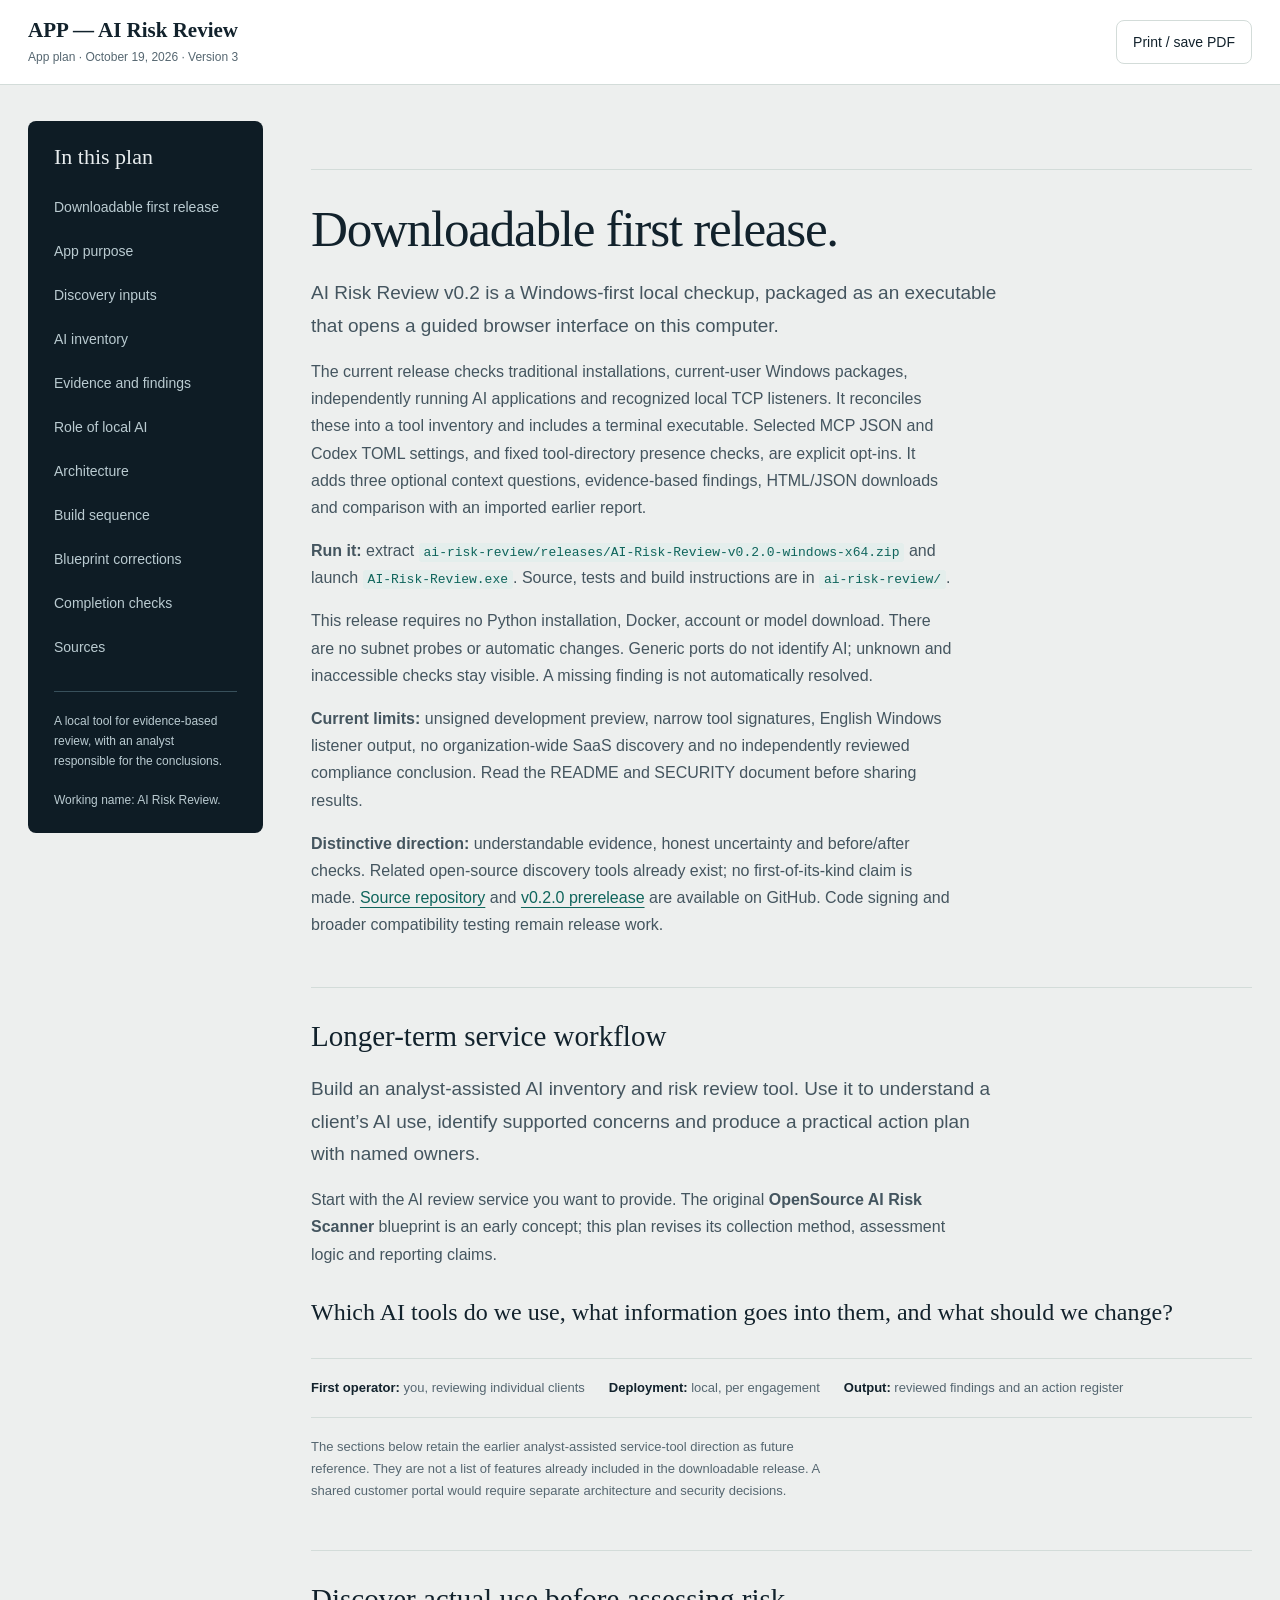
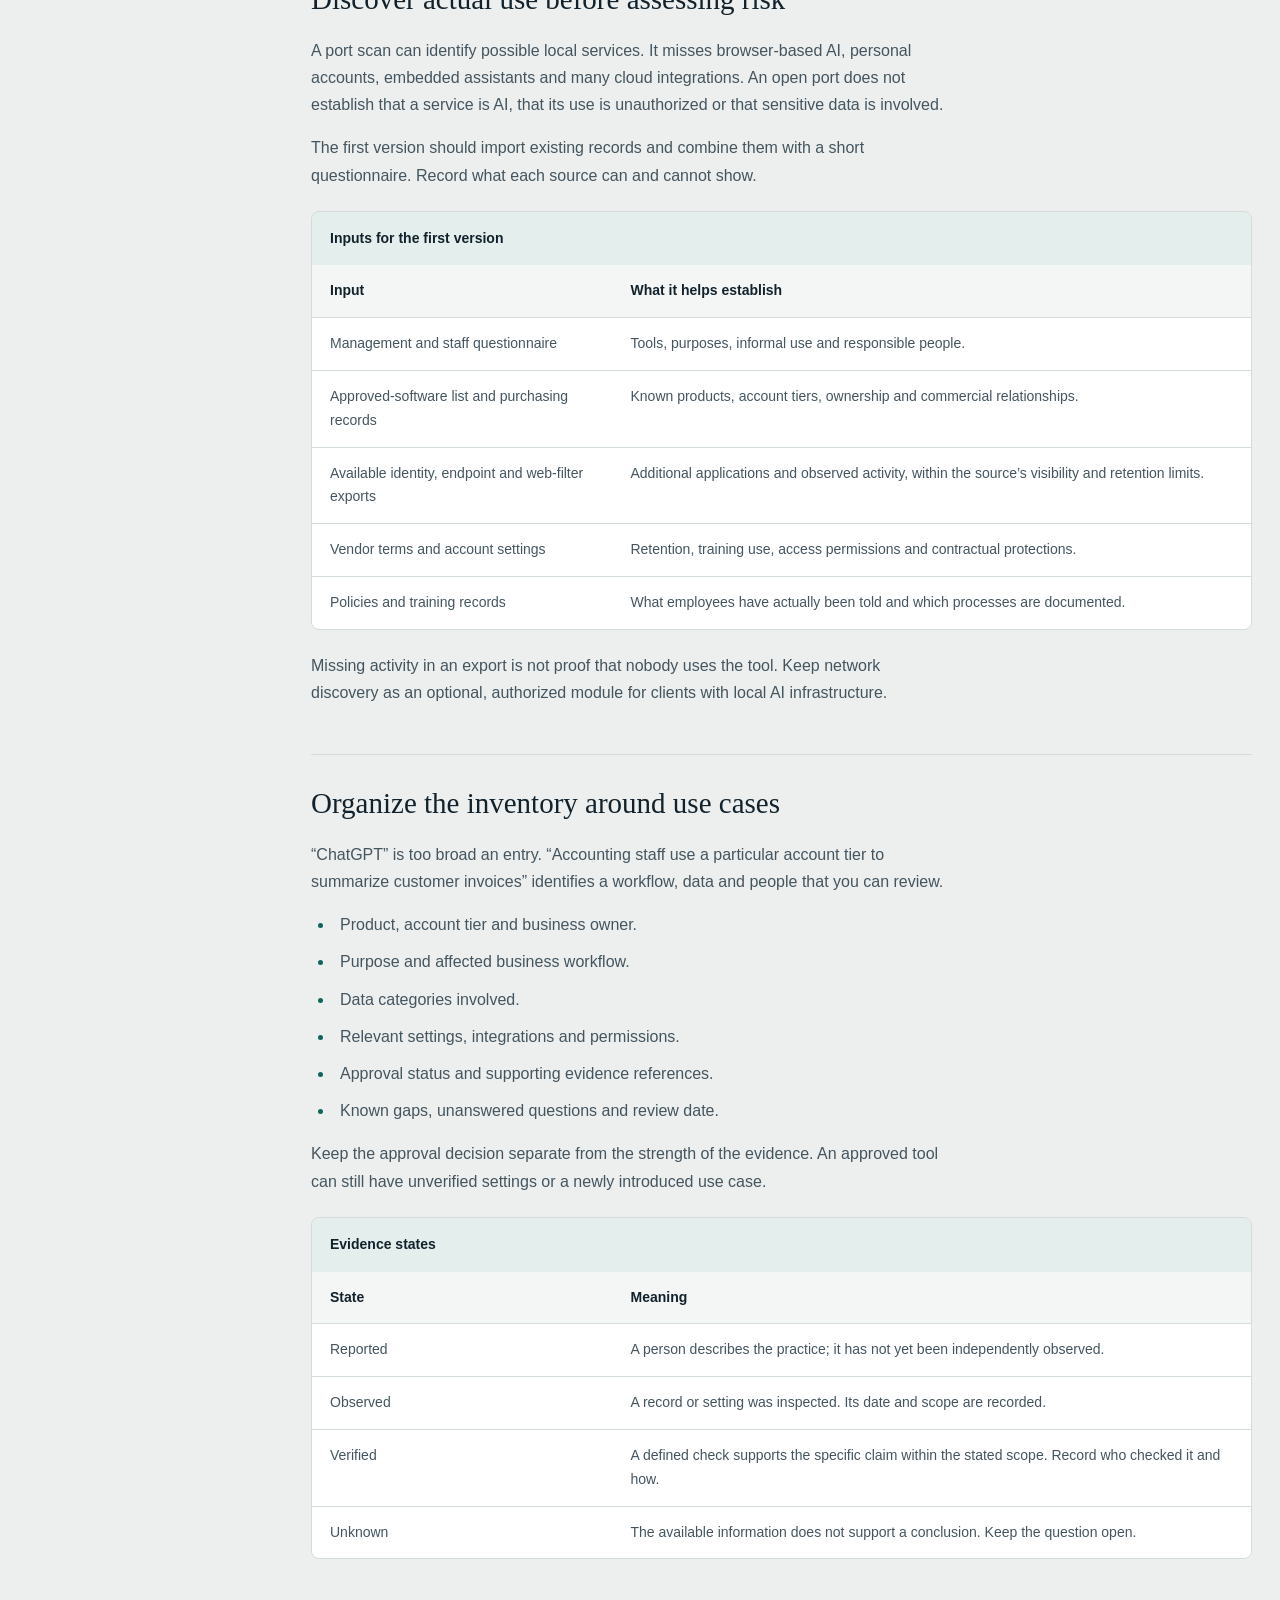
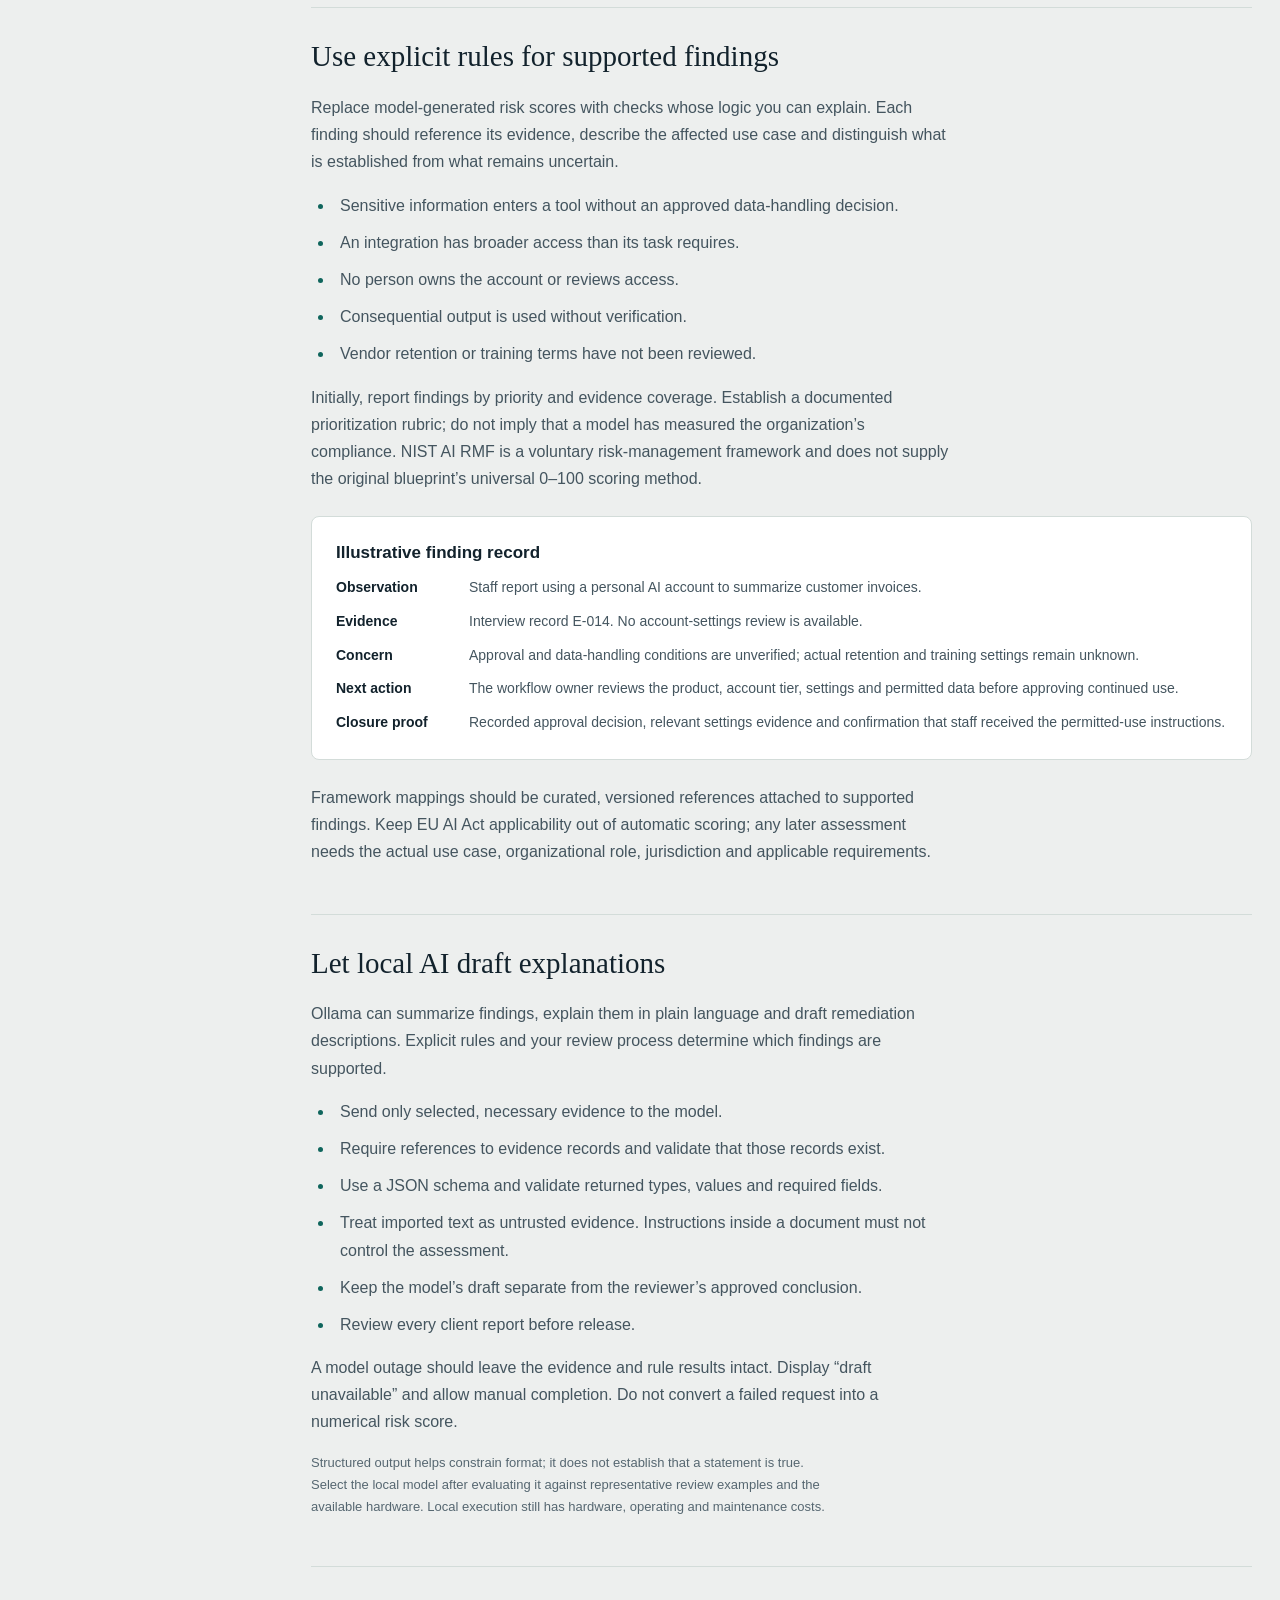
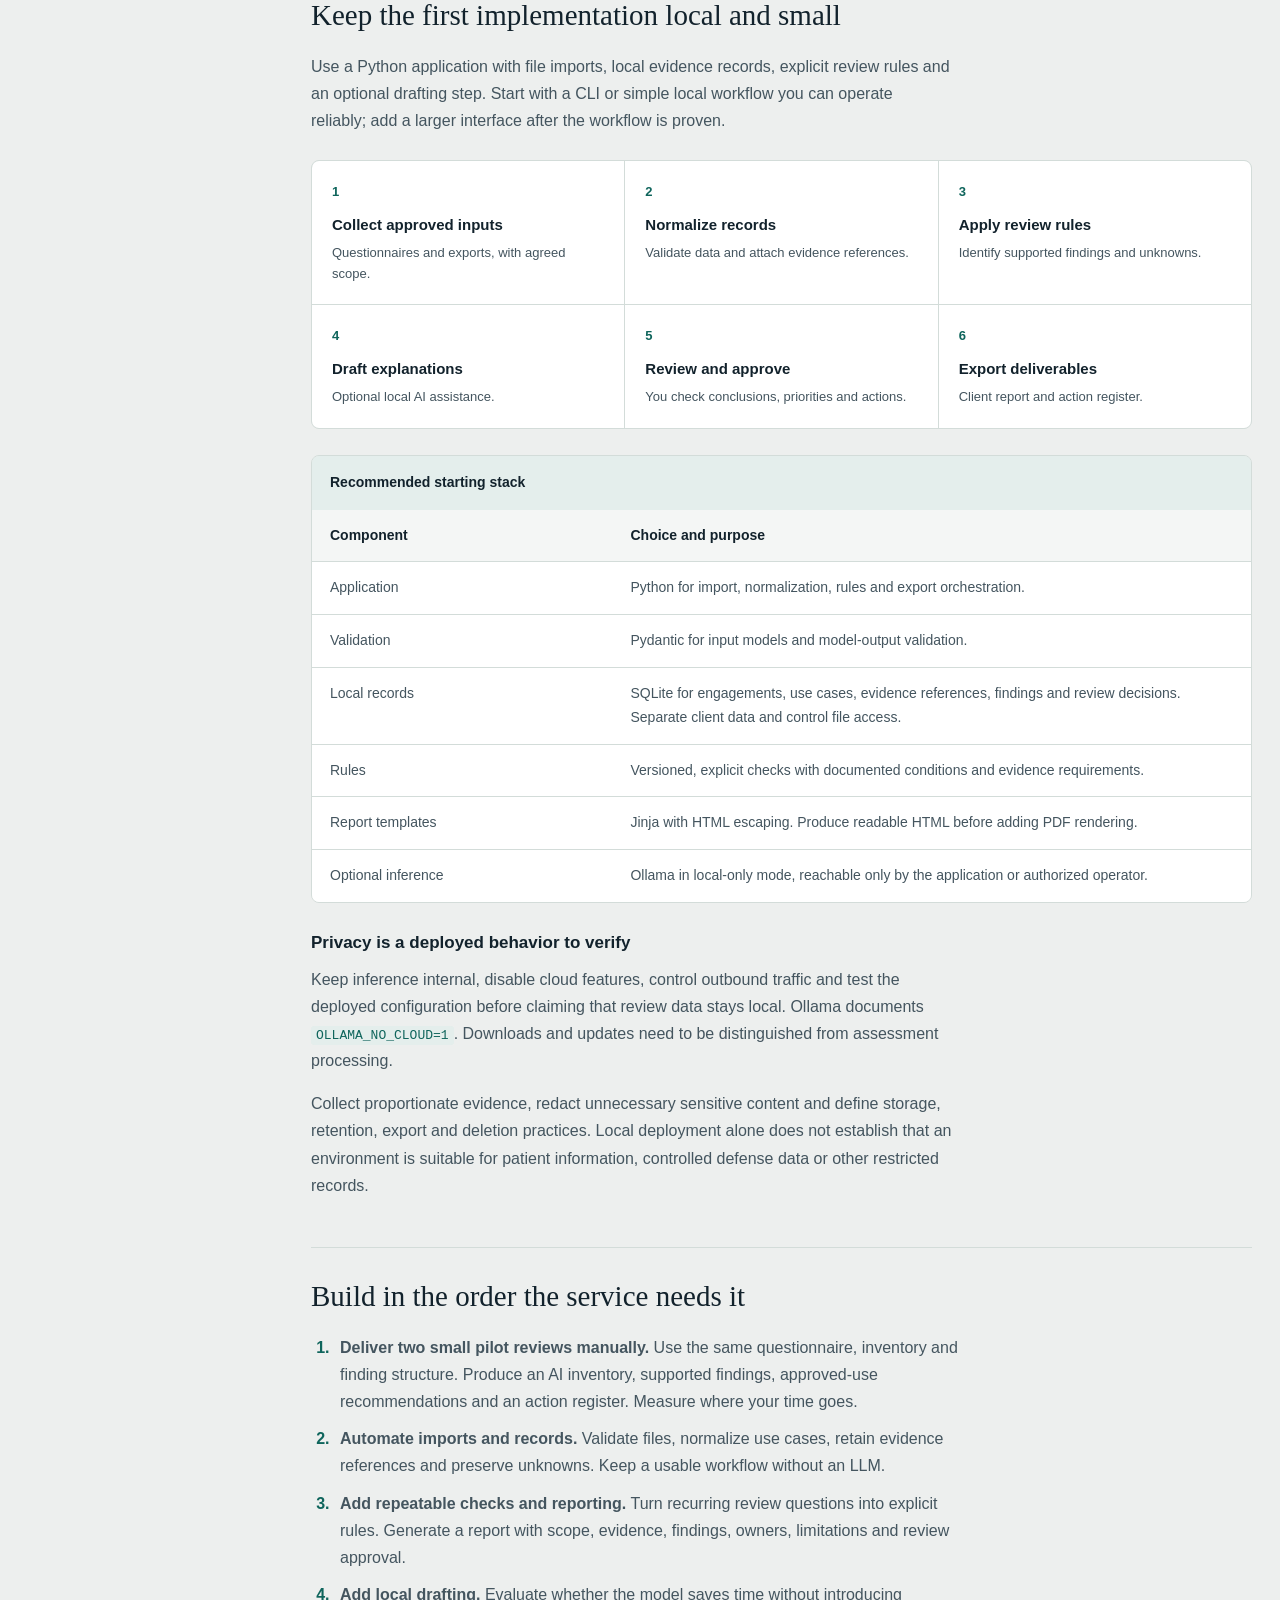
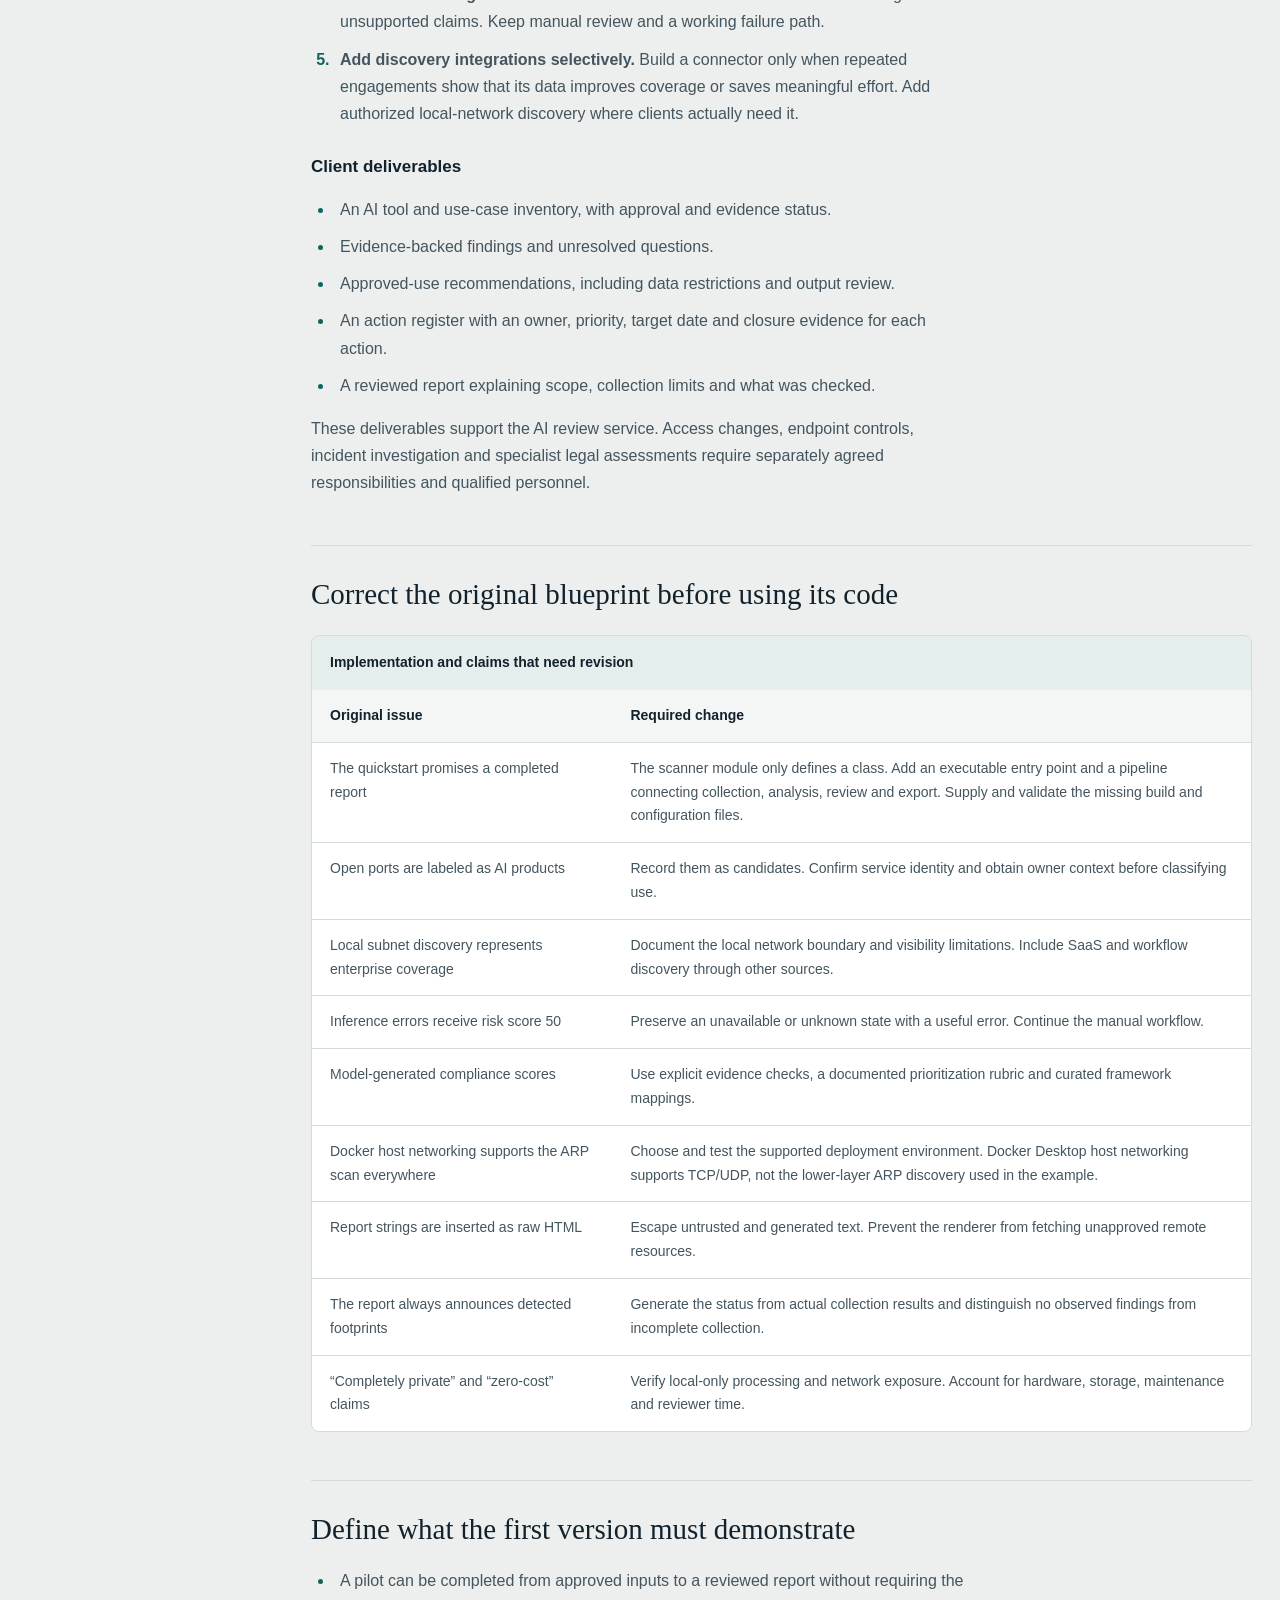
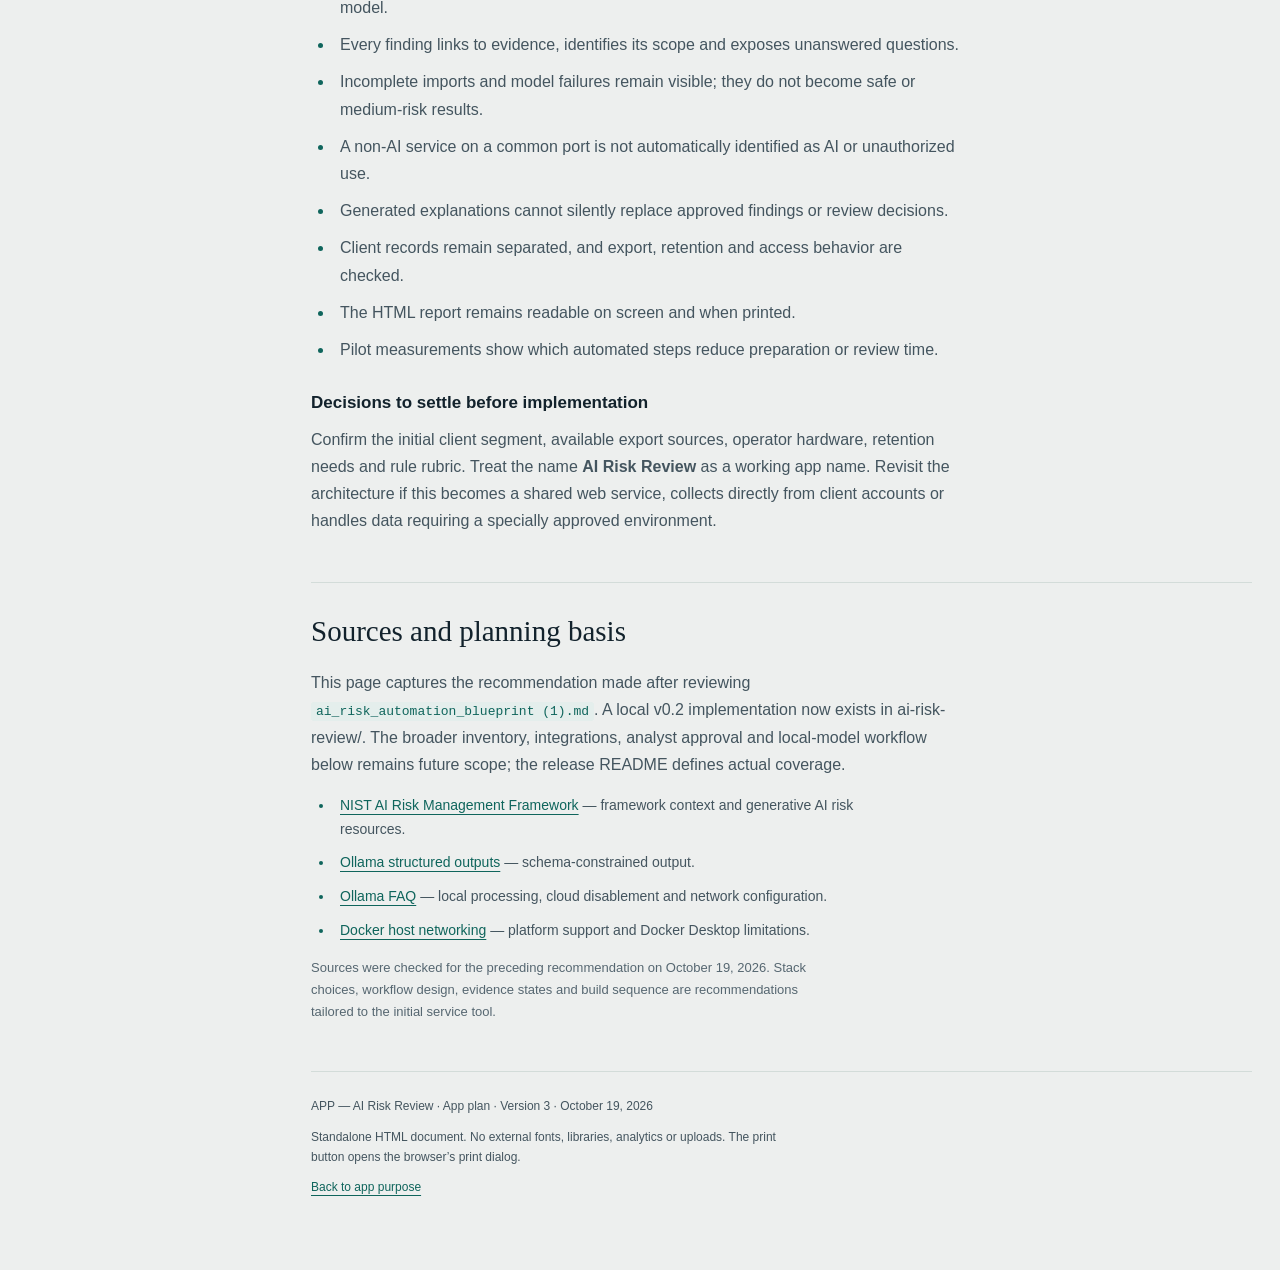
==== docs/app-plan.html @ ec955193 "Release AI Risk Review v0.2 development preview" ====
<!doctype html>
<html lang="en">
<head>
<meta charset="utf-8">
<meta name="viewport" content="width=device-width, initial-scale=1">
<title>APP — AI Risk Review — App Plan</title>
<meta name="description" content="Implementation plan for an analyst-assisted AI inventory and risk review application, with evidence-based findings and optional local AI drafting.">
<style>
:root{--bg:#edefee;--paper:#fff;--ink:#12222c;--soft:#44555f;--muted:#566771;--line:#d3dcd9;--accent:#0f655c;--tint:#e4eeec;--nav:#0e1c25;--nav-ink:#e8edef;--nav-soft:#bacbd1;--serif:Georgia,'Times New Roman',serif;--sans:'Segoe UI',Arial,sans-serif;color-scheme:light}
*{box-sizing:border-box}html{scroll-behavior:smooth;scroll-padding-top:100px}body{margin:0;background:var(--bg);color:var(--ink);font:16px/1.7 var(--sans)}a{color:var(--accent);text-underline-offset:4px}a:focus-visible,button:focus-visible{outline:3px solid var(--accent);outline-offset:4px}::selection{background:var(--accent);color:var(--paper)}.skip{position:fixed;top:-100px;left:20px;z-index:30;background:var(--paper);padding:12px}.skip:focus{top:12px}.top{position:sticky;top:0;z-index:10;background:var(--paper);border-bottom:1px solid var(--line)}.top-inner{max-width:1280px;margin:auto;padding:16px 28px;display:flex;justify-content:space-between;align-items:center;gap:20px}.identity{font:600 21px/1.35 var(--serif);color:var(--ink);text-decoration:none}.identity small{display:block;color:var(--muted);font:12px/1.6 var(--sans);margin-top:4px}.print{min-height:44px;border:1px solid var(--line);border-radius:8px;background:var(--paper);color:var(--ink);font:14px var(--sans);padding:10px 16px;cursor:pointer}.print:hover{background:var(--tint)}.layout{max-width:1280px;margin:auto;padding:36px 28px 72px;display:grid;grid-template-columns:235px minmax(0,1fr);gap:48px}.side{position:sticky;top:116px;align-self:start;background:var(--nav);border-radius:8px;color:var(--nav-ink);padding:22px 16px}.side h2{font:500 22px/1.3 var(--serif);margin:0 10px 16px}.side a{display:block;min-height:44px;color:var(--nav-soft);text-decoration:none;padding:9px 10px;font-size:14px;border-radius:5px}.side a:hover{background:#20343d;color:var(--nav-ink)}.side a:focus-visible{outline-color:#8cdece}.side p{color:var(--nav-soft);font-size:12px;line-height:1.65;margin:20px 10px 0;padding-top:20px;border-top:1px solid #38505b}main{min-width:0}h1{font:500 clamp(36px,4vw,52px)/1.13 var(--serif);letter-spacing:-.025em;max-width:24ch;margin:0 0 20px;text-wrap:balance}h2{font:500 29px/1.3 var(--serif);margin:0 0 18px;text-wrap:balance}h3{font-size:17px;line-height:1.45;margin:28px 0 10px}p{color:var(--soft);max-width:72ch;margin:0 0 16px}.lead{font-size:19px;line-height:1.7;max-width:65ch}.meta{display:flex;flex-wrap:wrap;gap:8px 24px;padding:18px 0;margin-top:28px;border-block:1px solid var(--line);font-size:13px;color:var(--muted)}.meta strong{color:var(--ink)}.question{font:500 24px/1.5 var(--serif);color:var(--ink);margin:26px 0}.section{margin-top:48px;padding-top:30px;border-top:1px solid var(--line)}ul,ol{padding-left:23px;color:var(--soft);max-width:74ch}li{padding-left:6px;margin:10px 0}li::marker{color:var(--accent);font-weight:600}.small{font-size:13px;color:var(--muted)}.table-wrap{overflow-x:auto;margin:22px 0;border:1px solid var(--line);border-radius:8px}table{border-collapse:collapse;width:100%;background:var(--paper);font-size:14px}caption{text-align:left;padding:15px 18px;font-weight:600;color:var(--ink);background:var(--tint)}th,td{text-align:left;vertical-align:top;padding:14px 18px;border-bottom:1px solid var(--line)}th{color:var(--ink);background:#f4f6f5;font-weight:600}td{color:var(--soft)}tr:last-child td{border-bottom:0}th:first-child,td:first-child{width:32%}.flow{list-style:none;padding:0;margin:26px 0;max-width:none;display:grid;grid-template-columns:repeat(3,minmax(0,1fr));gap:1px;background:var(--line);border:1px solid var(--line);border-radius:8px;overflow:hidden;counter-reset:flow}.flow li{background:var(--paper);margin:0;padding:20px;counter-increment:flow}.flow li::before{content:counter(flow);display:block;color:var(--accent);font-size:13px;font-weight:600;margin-bottom:9px}.flow strong{display:block;color:var(--ink);font-size:15px}.flow span{display:block;font-size:13px;line-height:1.6;margin-top:5px}.example{background:var(--paper);border:1px solid var(--line);border-radius:8px;padding:24px;margin:24px 0}.example h3{margin-top:0}.example dl{margin:0;display:grid;grid-template-columns:115px 1fr;gap:10px 18px;font-size:14px}.example dt{font-weight:600;color:var(--ink)}.example dd{margin:0;color:var(--soft)}code{font:13px/1.6 Consolas,monospace;background:var(--tint);color:var(--accent);padding:2px 5px;border-radius:3px;overflow-wrap:anywhere}.sources{font-size:14px}.sources a{overflow-wrap:anywhere}.footer{margin-top:48px;padding-top:24px;border-top:1px solid var(--line);font-size:12px;color:var(--muted)}.footer p{font-size:12px;margin-bottom:10px}
@media(max-width:900px){.layout{grid-template-columns:190px minmax(0,1fr);gap:28px}.flow{grid-template-columns:1fr 1fr}}
@media(max-width:650px){html{scroll-padding-top:20px}.top{position:static}.top-inner{padding:18px 20px;align-items:flex-start;gap:12px}.identity{font-size:19px}.print{font-size:12px;padding:8px 10px;max-width:100px}.layout{display:block;padding:0 20px 48px}.side{position:static;margin:22px -20px 30px;padding:18px 20px;border-radius:0}.side h2{font-size:18px;margin:0 0 12px}.side nav{display:flex;gap:6px 10px;flex-wrap:wrap}.side a{font-size:12px;min-height:44px;border:1px solid #38505b}.side p{display:none}h1{font-size:37px}h2{font-size:27px}.lead{font-size:18px}.section{margin-top:36px;padding-top:26px}.flow{grid-template-columns:1fr 1fr}.flow li{padding:16px}.example{padding:18px}.example dl{grid-template-columns:1fr;gap:4px}.example dd{margin-bottom:12px}th,td{padding:12px}th:first-child,td:first-child{width:38%}.table-wrap{border-radius:5px}table{font-size:13px}}
@media(prefers-reduced-motion:reduce){html{scroll-behavior:auto}}
@media print{body{background:white;color:black;font:11pt/1.5 Arial,sans-serif}.top{position:static}.top-inner{padding:0 0 14px}.print,.side,.skip{display:none!important}.layout{display:block;padding:24px 0}.section{margin-top:24px;padding-top:20px}h1{font-size:30pt}h2{font-size:21pt}h1,h2,h3{break-after:avoid}.flow li,.example,tr{break-inside:avoid}.table-wrap{overflow:visible}.flow{grid-template-columns:repeat(3,1fr)}p,li,td{color:black}a{color:black}.lead{font-size:13pt}.footer{font-size:9pt}}
</style>
</head>
<body>
<a class="skip" href="#main">Skip to app plan</a>
<header class="top"><div class="top-inner"><a class="identity" href="#overview">APP — AI Risk Review<small>App plan · October 19, 2026 · Version 3</small></a><button class="print" type="button" onclick="window.print()">Print / save PDF</button></div></header>
<div class="layout">
<aside class="side"><h2>In this plan</h2><nav aria-label="Plan sections"><a href="#downloadable">Downloadable first release</a><a href="#overview">App purpose</a><a href="#discovery">Discovery inputs</a><a href="#inventory">AI inventory</a><a href="#findings">Evidence and findings</a><a href="#model">Role of local AI</a><a href="#architecture">Architecture</a><a href="#delivery">Build sequence</a><a href="#corrections">Blueprint corrections</a><a href="#success">Completion checks</a><a href="#sources">Sources</a></nav><p>A local tool for evidence-based review, with an analyst responsible for the conclusions.<br><br>Working name: AI Risk Review.</p></aside>
<main id="main">
<section id="downloadable" class="section"><h1>Downloadable first release.</h1><p class="lead">AI Risk Review v0.2 is a Windows-first local checkup, packaged as an executable that opens a guided browser interface on this computer.</p><p>The current release checks traditional installations, current-user Windows packages, independently running AI applications and recognized local TCP listeners. It reconciles these into a tool inventory and includes a terminal executable. Selected MCP JSON and Codex TOML settings, and fixed tool-directory presence checks, are explicit opt-ins. It adds three optional context questions, evidence-based findings, HTML/JSON downloads and comparison with an imported earlier report.</p><p><strong>Run it:</strong> extract <code>ai-risk-review/releases/AI-Risk-Review-v0.2.0-windows-x64.zip</code> and launch <code>AI-Risk-Review.exe</code>. Source, tests and build instructions are in <code>ai-risk-review/</code>.</p><p>This release requires no Python installation, Docker, account or model download. There are no subnet probes or automatic changes. Generic ports do not identify AI; unknown and inaccessible checks stay visible. A missing finding is not automatically resolved.</p><p><strong>Current limits:</strong> unsigned development preview, narrow tool signatures, English Windows listener output, no organization-wide SaaS discovery and no independently reviewed compliance conclusion. Read the README and SECURITY document before sharing results.</p><p><strong>Distinctive direction:</strong> understandable evidence, honest uncertainty and before/after checks. Related open-source discovery tools already exist; no first-of-its-kind claim is made. <a href="https://github.com/Sebastians007/ai-risk-review">Source repository</a> and <a href="https://github.com/Sebastians007/ai-risk-review/releases/tag/v0.2.0">v0.2.0 prerelease</a> are available on GitHub. Code signing and broader compatibility testing remain release work.</p></section><section id="overview" class="section"><h2>Longer-term service workflow</h2><p class="lead">Build an analyst-assisted AI inventory and risk review tool. Use it to understand a client’s AI use, identify supported concerns and produce a practical action plan with named owners.</p><p>Start with the AI review service you want to provide. The original <strong>OpenSource AI Risk Scanner</strong> blueprint is an early concept; this plan revises its collection method, assessment logic and reporting claims.</p><p class="question">Which AI tools do we use, what information goes into them, and what should we change?</p><div class="meta"><span><strong>First operator:</strong> you, reviewing individual clients</span><span><strong>Deployment:</strong> local, per engagement</span><span><strong>Output:</strong> reviewed findings and an action register</span></div><p class="small" style="margin-top:18px">The sections below retain the earlier analyst-assisted service-tool direction as future reference. They are not a list of features already included in the downloadable release. A shared customer portal would require separate architecture and security decisions.</p></section>

<section class="section" id="discovery"><h2>Discover actual use before assessing risk</h2><p>A port scan can identify possible local services. It misses browser-based AI, personal accounts, embedded assistants and many cloud integrations. An open port does not establish that a service is AI, that its use is unauthorized or that sensitive data is involved.</p><p>The first version should import existing records and combine them with a short questionnaire. Record what each source can and cannot show.</p><div class="table-wrap"><table><caption>Inputs for the first version</caption><thead><tr><th scope="col">Input</th><th scope="col">What it helps establish</th></tr></thead><tbody><tr><td>Management and staff questionnaire</td><td>Tools, purposes, informal use and responsible people.</td></tr><tr><td>Approved-software list and purchasing records</td><td>Known products, account tiers, ownership and commercial relationships.</td></tr><tr><td>Available identity, endpoint and web-filter exports</td><td>Additional applications and observed activity, within the source’s visibility and retention limits.</td></tr><tr><td>Vendor terms and account settings</td><td>Retention, training use, access permissions and contractual protections.</td></tr><tr><td>Policies and training records</td><td>What employees have actually been told and which processes are documented.</td></tr></tbody></table></div><p>Missing activity in an export is not proof that nobody uses the tool. Keep network discovery as an optional, authorized module for clients with local AI infrastructure.</p></section>

<section class="section" id="inventory"><h2>Organize the inventory around use cases</h2><p>“ChatGPT” is too broad an entry. “Accounting staff use a particular account tier to summarize customer invoices” identifies a workflow, data and people that you can review.</p><ul><li>Product, account tier and business owner.</li><li>Purpose and affected business workflow.</li><li>Data categories involved.</li><li>Relevant settings, integrations and permissions.</li><li>Approval status and supporting evidence references.</li><li>Known gaps, unanswered questions and review date.</li></ul><p>Keep the approval decision separate from the strength of the evidence. An approved tool can still have unverified settings or a newly introduced use case.</p><div class="table-wrap"><table><caption>Evidence states</caption><thead><tr><th scope="col">State</th><th scope="col">Meaning</th></tr></thead><tbody><tr><td>Reported</td><td>A person describes the practice; it has not yet been independently observed.</td></tr><tr><td>Observed</td><td>A record or setting was inspected. Its date and scope are recorded.</td></tr><tr><td>Verified</td><td>A defined check supports the specific claim within the stated scope. Record who checked it and how.</td></tr><tr><td>Unknown</td><td>The available information does not support a conclusion. Keep the question open.</td></tr></tbody></table></div></section>

<section class="section" id="findings"><h2>Use explicit rules for supported findings</h2><p>Replace model-generated risk scores with checks whose logic you can explain. Each finding should reference its evidence, describe the affected use case and distinguish what is established from what remains uncertain.</p><ul><li>Sensitive information enters a tool without an approved data-handling decision.</li><li>An integration has broader access than its task requires.</li><li>No person owns the account or reviews access.</li><li>Consequential output is used without verification.</li><li>Vendor retention or training terms have not been reviewed.</li></ul><p>Initially, report findings by priority and evidence coverage. Establish a documented prioritization rubric; do not imply that a model has measured the organization’s compliance. NIST AI RMF is a voluntary risk-management framework and does not supply the original blueprint’s universal 0–100 scoring method.</p><div class="example"><h3>Illustrative finding record</h3><dl><dt>Observation</dt><dd>Staff report using a personal AI account to summarize customer invoices.</dd><dt>Evidence</dt><dd>Interview record E-014. No account-settings review is available.</dd><dt>Concern</dt><dd>Approval and data-handling conditions are unverified; actual retention and training settings remain unknown.</dd><dt>Next action</dt><dd>The workflow owner reviews the product, account tier, settings and permitted data before approving continued use.</dd><dt>Closure proof</dt><dd>Recorded approval decision, relevant settings evidence and confirmation that staff received the permitted-use instructions.</dd></dl></div><p>Framework mappings should be curated, versioned references attached to supported findings. Keep EU AI Act applicability out of automatic scoring; any later assessment needs the actual use case, organizational role, jurisdiction and applicable requirements.</p></section>

<section class="section" id="model"><h2>Let local AI draft explanations</h2><p>Ollama can summarize findings, explain them in plain language and draft remediation descriptions. Explicit rules and your review process determine which findings are supported.</p><ul><li>Send only selected, necessary evidence to the model.</li><li>Require references to evidence records and validate that those records exist.</li><li>Use a JSON schema and validate returned types, values and required fields.</li><li>Treat imported text as untrusted evidence. Instructions inside a document must not control the assessment.</li><li>Keep the model’s draft separate from the reviewer’s approved conclusion.</li><li>Review every client report before release.</li></ul><p>A model outage should leave the evidence and rule results intact. Display “draft unavailable” and allow manual completion. Do not convert a failed request into a numerical risk score.</p><p class="small">Structured output helps constrain format; it does not establish that a statement is true. Select the local model after evaluating it against representative review examples and the available hardware. Local execution still has hardware, operating and maintenance costs.</p></section>

<section class="section" id="architecture"><h2>Keep the first implementation local and small</h2><p>Use a Python application with file imports, local evidence records, explicit review rules and an optional drafting step. Start with a CLI or simple local workflow you can operate reliably; add a larger interface after the workflow is proven.</p><ol class="flow" aria-label="Application data flow"><li><strong>Collect approved inputs</strong><span>Questionnaires and exports, with agreed scope.</span></li><li><strong>Normalize records</strong><span>Validate data and attach evidence references.</span></li><li><strong>Apply review rules</strong><span>Identify supported findings and unknowns.</span></li><li><strong>Draft explanations</strong><span>Optional local AI assistance.</span></li><li><strong>Review and approve</strong><span>You check conclusions, priorities and actions.</span></li><li><strong>Export deliverables</strong><span>Client report and action register.</span></li></ol><div class="table-wrap"><table><caption>Recommended starting stack</caption><thead><tr><th scope="col">Component</th><th scope="col">Choice and purpose</th></tr></thead><tbody><tr><td>Application</td><td>Python for import, normalization, rules and export orchestration.</td></tr><tr><td>Validation</td><td>Pydantic for input models and model-output validation.</td></tr><tr><td>Local records</td><td>SQLite for engagements, use cases, evidence references, findings and review decisions. Separate client data and control file access.</td></tr><tr><td>Rules</td><td>Versioned, explicit checks with documented conditions and evidence requirements.</td></tr><tr><td>Report templates</td><td>Jinja with HTML escaping. Produce readable HTML before adding PDF rendering.</td></tr><tr><td>Optional inference</td><td>Ollama in local-only mode, reachable only by the application or authorized operator.</td></tr></tbody></table></div><h3>Privacy is a deployed behavior to verify</h3><p>Keep inference internal, disable cloud features, control outbound traffic and test the deployed configuration before claiming that review data stays local. Ollama documents <code>OLLAMA_NO_CLOUD=1</code>. Downloads and updates need to be distinguished from assessment processing.</p><p>Collect proportionate evidence, redact unnecessary sensitive content and define storage, retention, export and deletion practices. Local deployment alone does not establish that an environment is suitable for patient information, controlled defense data or other restricted records.</p></section>

<section class="section" id="delivery"><h2>Build in the order the service needs it</h2><ol><li><strong>Deliver two small pilot reviews manually.</strong> Use the same questionnaire, inventory and finding structure. Produce an AI inventory, supported findings, approved-use recommendations and an action register. Measure where your time goes.</li><li><strong>Automate imports and records.</strong> Validate files, normalize use cases, retain evidence references and preserve unknowns. Keep a usable workflow without an LLM.</li><li><strong>Add repeatable checks and reporting.</strong> Turn recurring review questions into explicit rules. Generate a report with scope, evidence, findings, owners, limitations and review approval.</li><li><strong>Add local drafting.</strong> Evaluate whether the model saves time without introducing unsupported claims. Keep manual review and a working failure path.</li><li><strong>Add discovery integrations selectively.</strong> Build a connector only when repeated engagements show that its data improves coverage or saves meaningful effort. Add authorized local-network discovery where clients actually need it.</li></ol><h3>Client deliverables</h3><ul><li>An AI tool and use-case inventory, with approval and evidence status.</li><li>Evidence-backed findings and unresolved questions.</li><li>Approved-use recommendations, including data restrictions and output review.</li><li>An action register with an owner, priority, target date and closure evidence for each action.</li><li>A reviewed report explaining scope, collection limits and what was checked.</li></ul><p>These deliverables support the AI review service. Access changes, endpoint controls, incident investigation and specialist legal assessments require separately agreed responsibilities and qualified personnel.</p></section>

<section class="section" id="corrections"><h2>Correct the original blueprint before using its code</h2><div class="table-wrap"><table><caption>Implementation and claims that need revision</caption><thead><tr><th scope="col">Original issue</th><th scope="col">Required change</th></tr></thead><tbody><tr><td>The quickstart promises a completed report</td><td>The scanner module only defines a class. Add an executable entry point and a pipeline connecting collection, analysis, review and export. Supply and validate the missing build and configuration files.</td></tr><tr><td>Open ports are labeled as AI products</td><td>Record them as candidates. Confirm service identity and obtain owner context before classifying use.</td></tr><tr><td>Local subnet discovery represents enterprise coverage</td><td>Document the local network boundary and visibility limitations. Include SaaS and workflow discovery through other sources.</td></tr><tr><td>Inference errors receive risk score 50</td><td>Preserve an unavailable or unknown state with a useful error. Continue the manual workflow.</td></tr><tr><td>Model-generated compliance scores</td><td>Use explicit evidence checks, a documented prioritization rubric and curated framework mappings.</td></tr><tr><td>Docker host networking supports the ARP scan everywhere</td><td>Choose and test the supported deployment environment. Docker Desktop host networking supports TCP/UDP, not the lower-layer ARP discovery used in the example.</td></tr><tr><td>Report strings are inserted as raw HTML</td><td>Escape untrusted and generated text. Prevent the renderer from fetching unapproved remote resources.</td></tr><tr><td>The report always announces detected footprints</td><td>Generate the status from actual collection results and distinguish no observed findings from incomplete collection.</td></tr><tr><td>“Completely private” and “zero-cost” claims</td><td>Verify local-only processing and network exposure. Account for hardware, storage, maintenance and reviewer time.</td></tr></tbody></table></div></section>

<section class="section" id="success"><h2>Define what the first version must demonstrate</h2><ul><li>A pilot can be completed from approved inputs to a reviewed report without requiring the model.</li><li>Every finding links to evidence, identifies its scope and exposes unanswered questions.</li><li>Incomplete imports and model failures remain visible; they do not become safe or medium-risk results.</li><li>A non-AI service on a common port is not automatically identified as AI or unauthorized use.</li><li>Generated explanations cannot silently replace approved findings or review decisions.</li><li>Client records remain separated, and export, retention and access behavior are checked.</li><li>The HTML report remains readable on screen and when printed.</li><li>Pilot measurements show which automated steps reduce preparation or review time.</li></ul><h3>Decisions to settle before implementation</h3><p>Confirm the initial client segment, available export sources, operator hardware, retention needs and rule rubric. Treat the name <strong>AI Risk Review</strong> as a working app name. Revisit the architecture if this becomes a shared web service, collects directly from client accounts or handles data requiring a specially approved environment.</p></section>

<section class="section" id="sources"><h2>Sources and planning basis</h2><p>This page captures the recommendation made after reviewing <code>ai_risk_automation_blueprint (1).md</code>. A local v0.2 implementation now exists in ai-risk-review/. The broader inventory, integrations, analyst approval and local-model workflow below remains future scope; the release README defines actual coverage.</p><ul class="sources"><li><a href="https://www.nist.gov/itl/ai-risk-management-framework" target="_blank" rel="noopener noreferrer">NIST AI Risk Management Framework</a> — framework context and generative AI risk resources.</li><li><a href="https://docs.ollama.com/capabilities/structured-outputs" target="_blank" rel="noopener noreferrer">Ollama structured outputs</a> — schema-constrained output.</li><li><a href="https://docs.ollama.com/faq" target="_blank" rel="noopener noreferrer">Ollama FAQ</a> — local processing, cloud disablement and network configuration.</li><li><a href="https://docs.docker.com/engine/network/drivers/host/" target="_blank" rel="noopener noreferrer">Docker host networking</a> — platform support and Docker Desktop limitations.</li></ul><p class="small">Sources were checked for the preceding recommendation on October 19, 2026. Stack choices, workflow design, evidence states and build sequence are recommendations tailored to the initial service tool.</p></section>
<footer class="footer"><p>APP — AI Risk Review · App plan · Version 3 · October 19, 2026</p><p>Standalone HTML document. No external fonts, libraries, analytics or uploads. The print button opens the browser’s print dialog.</p><a href="#overview">Back to app purpose</a></footer>
</main></div>
</body>
</html>
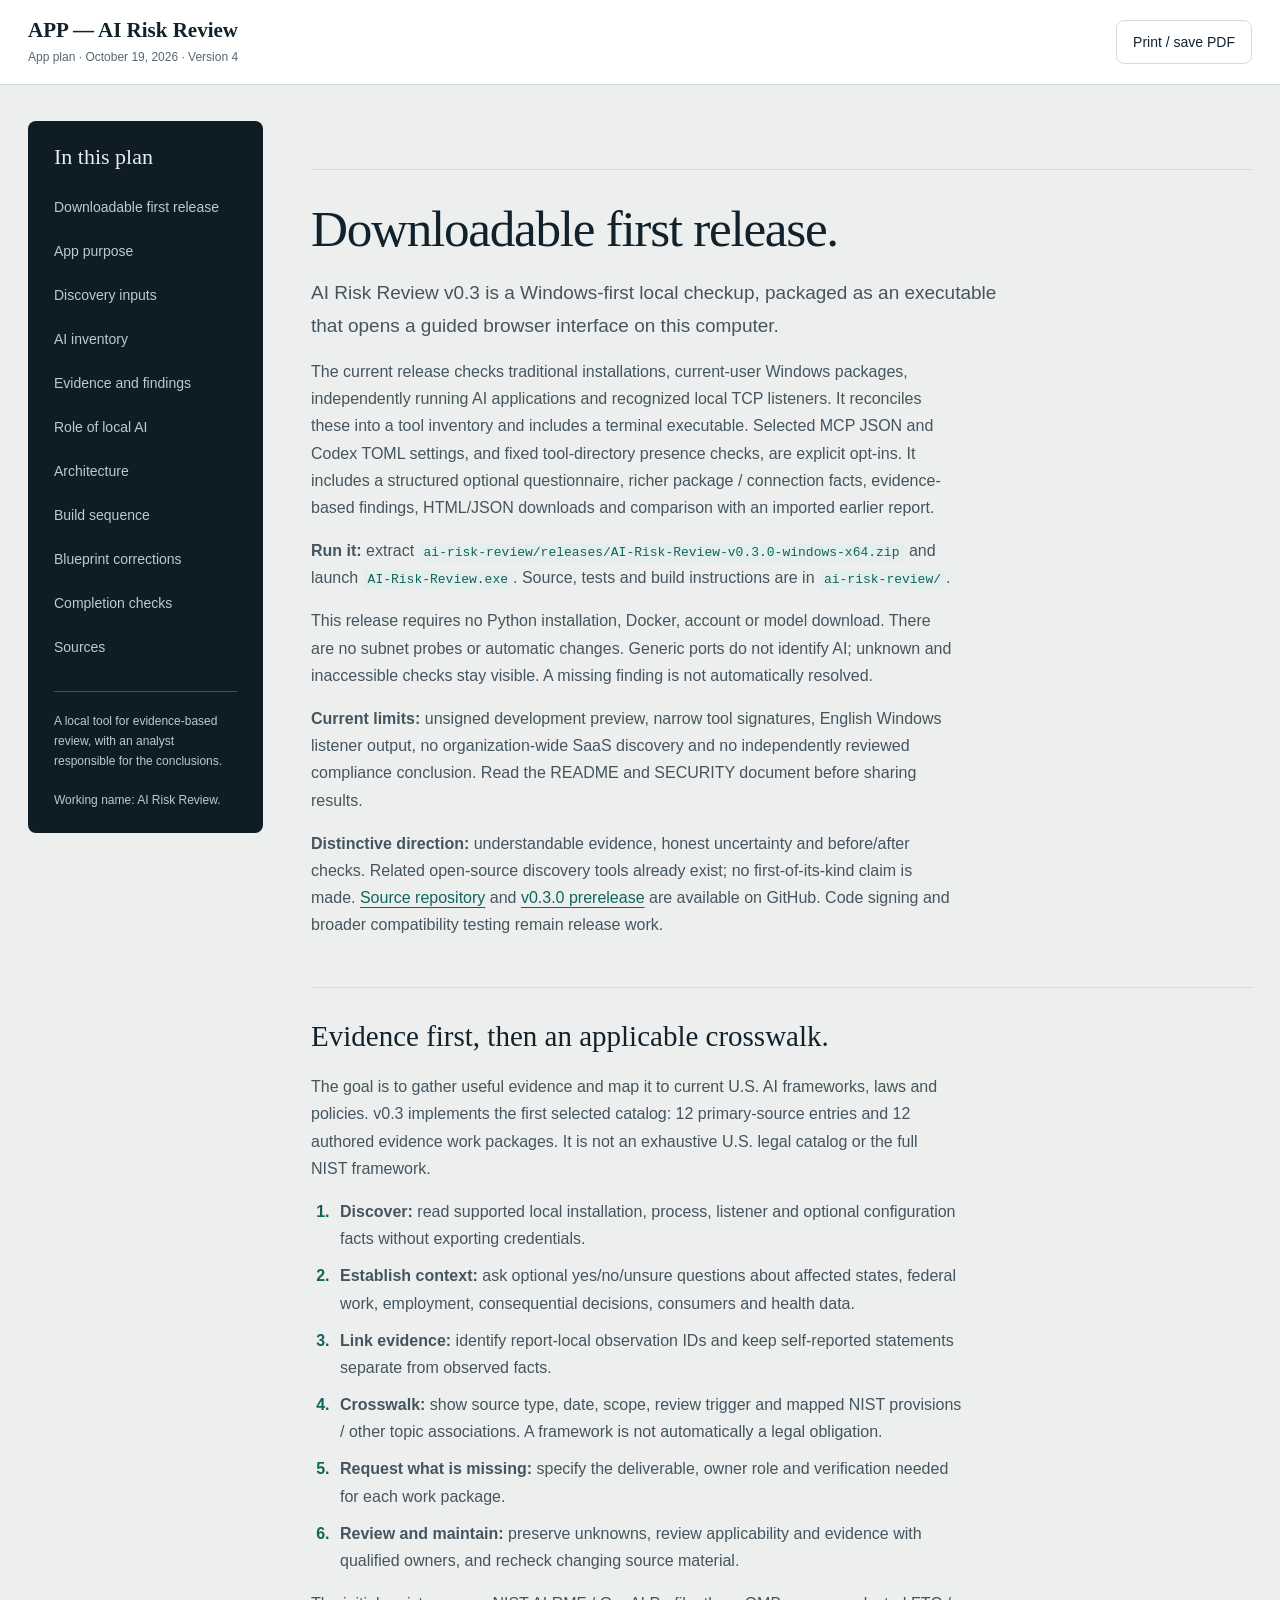
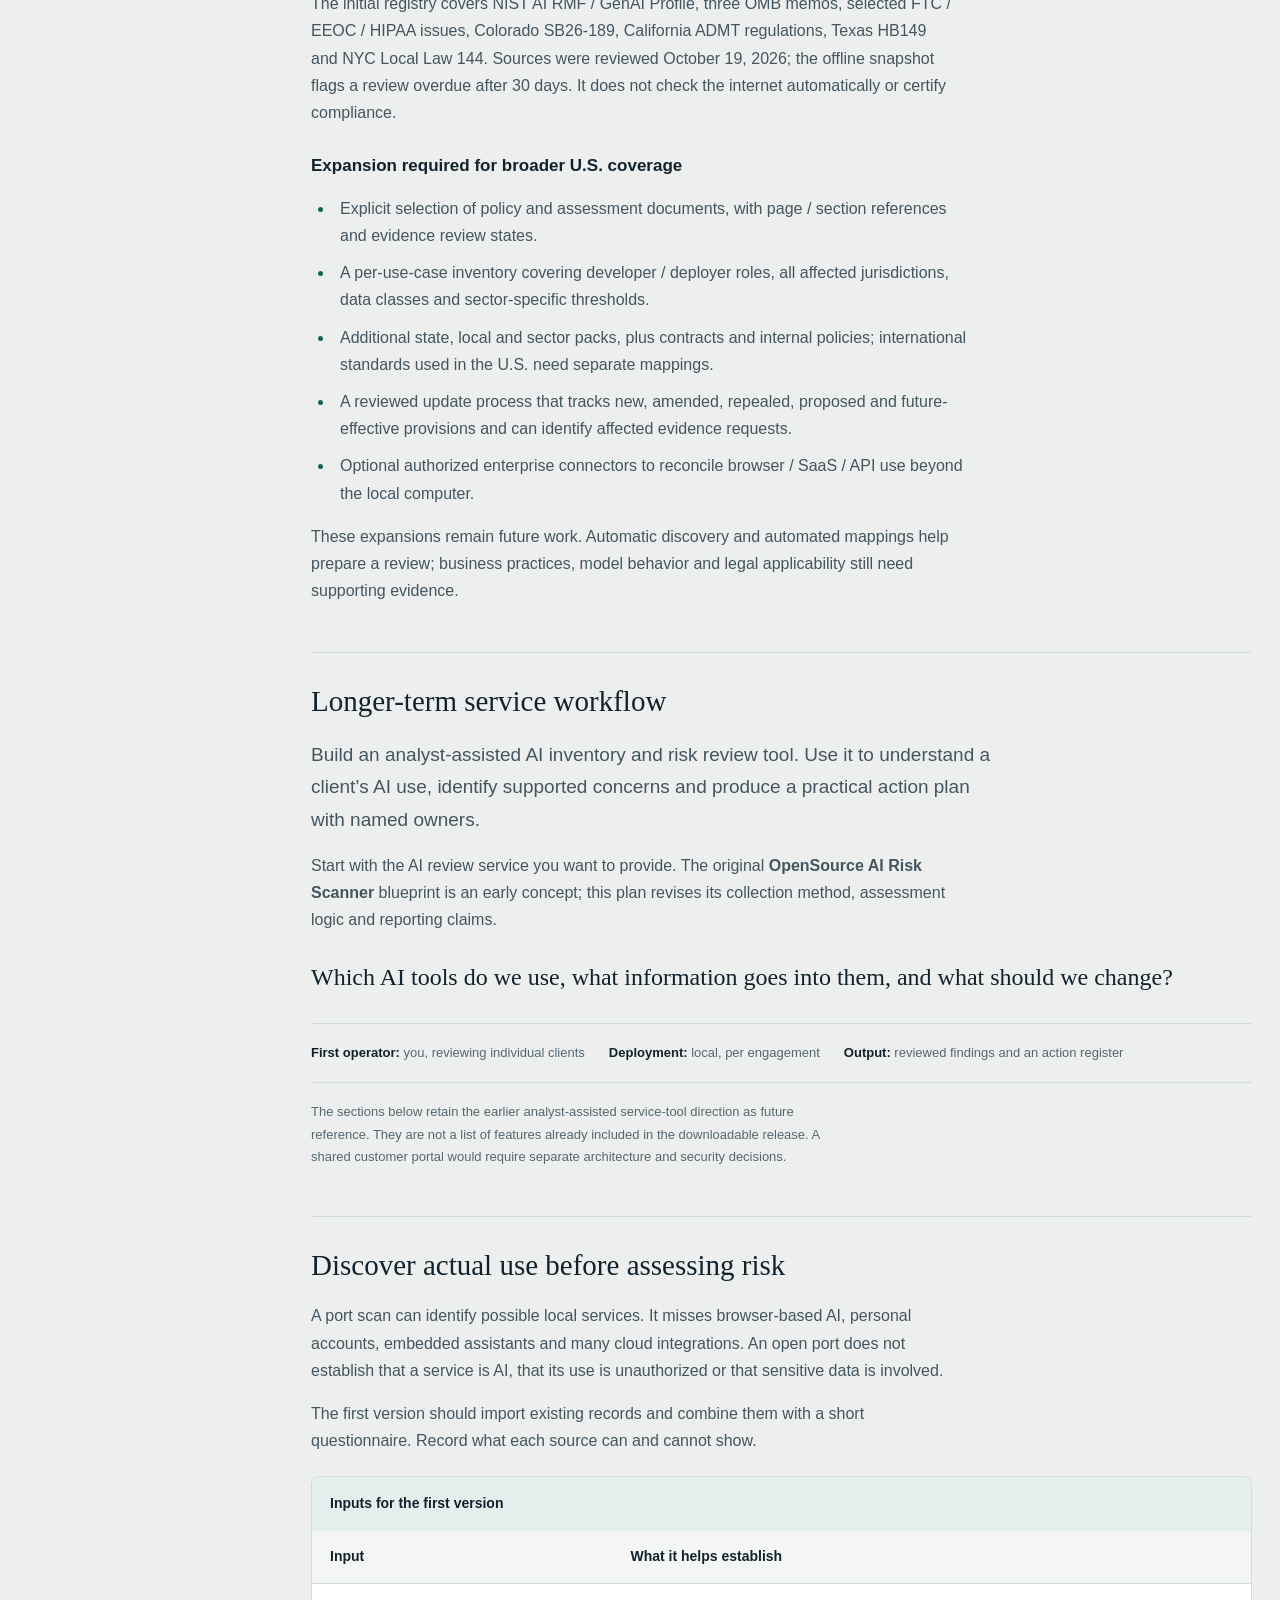
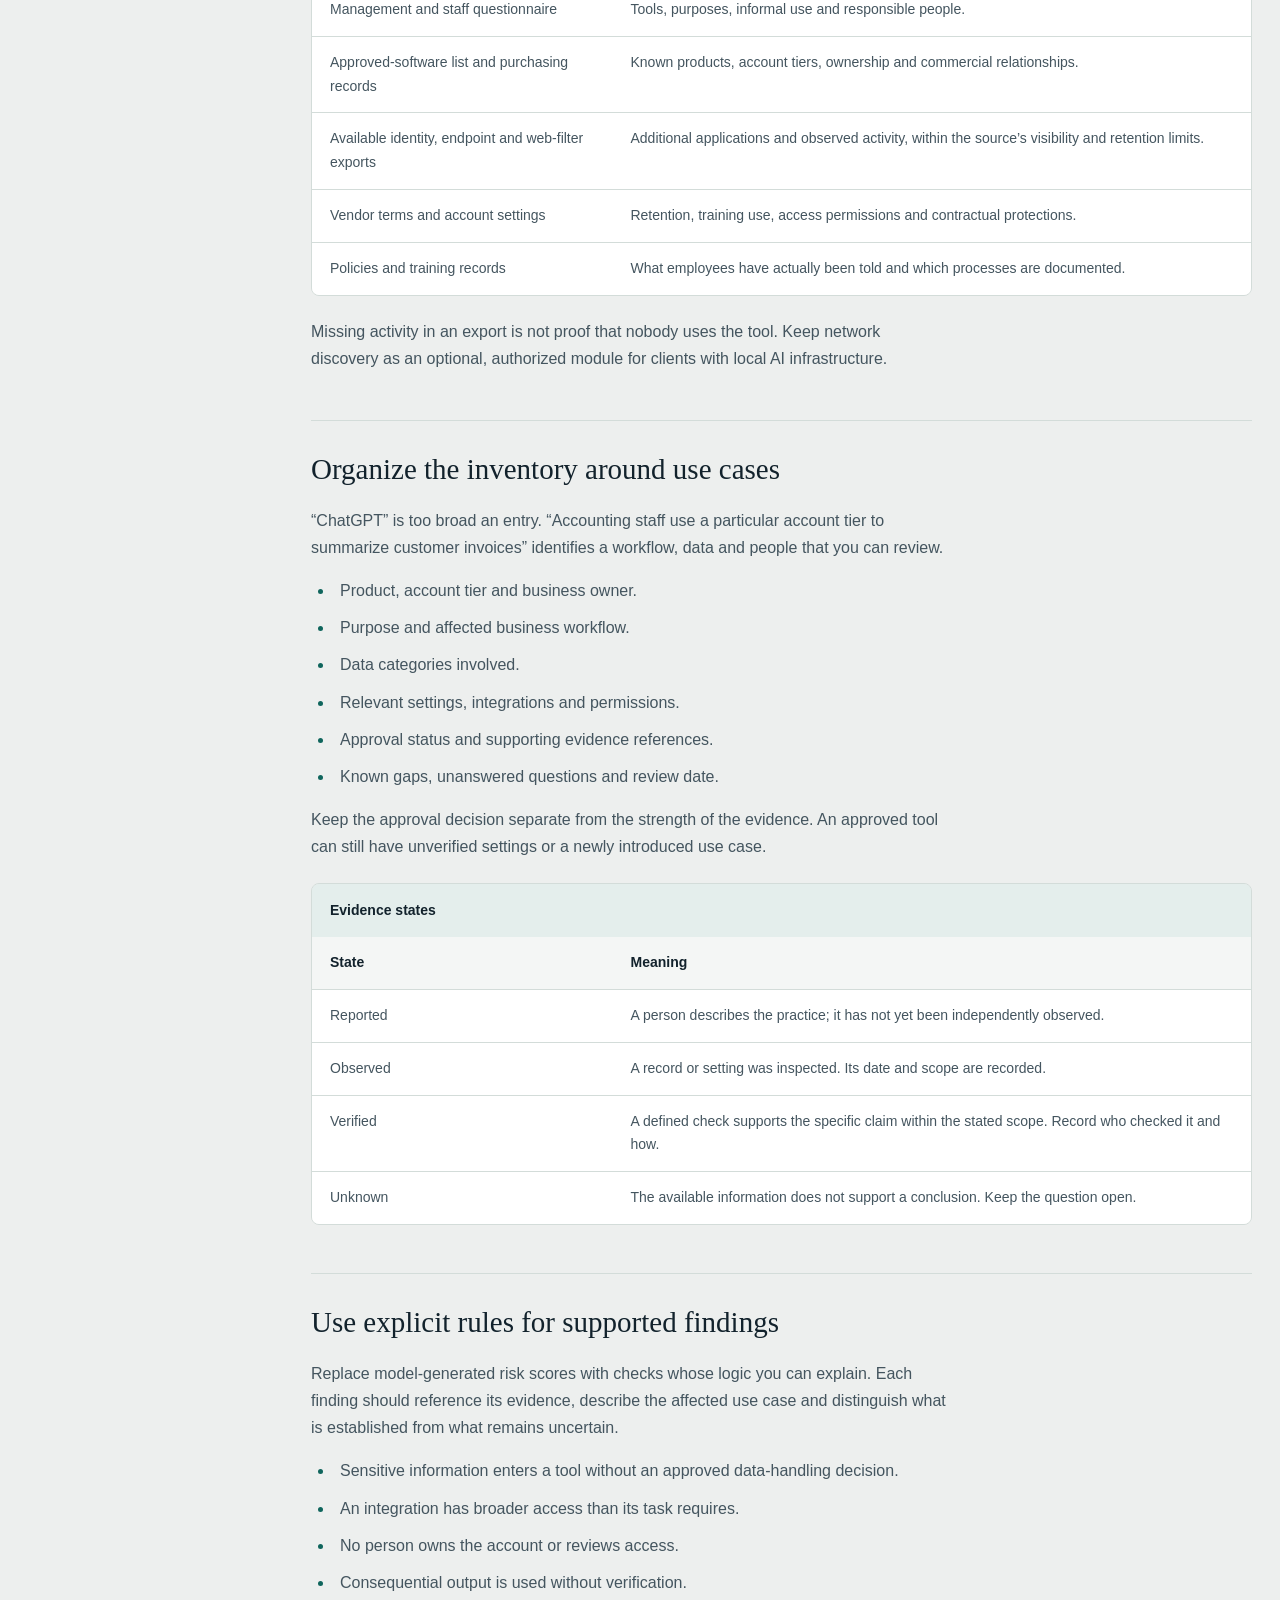
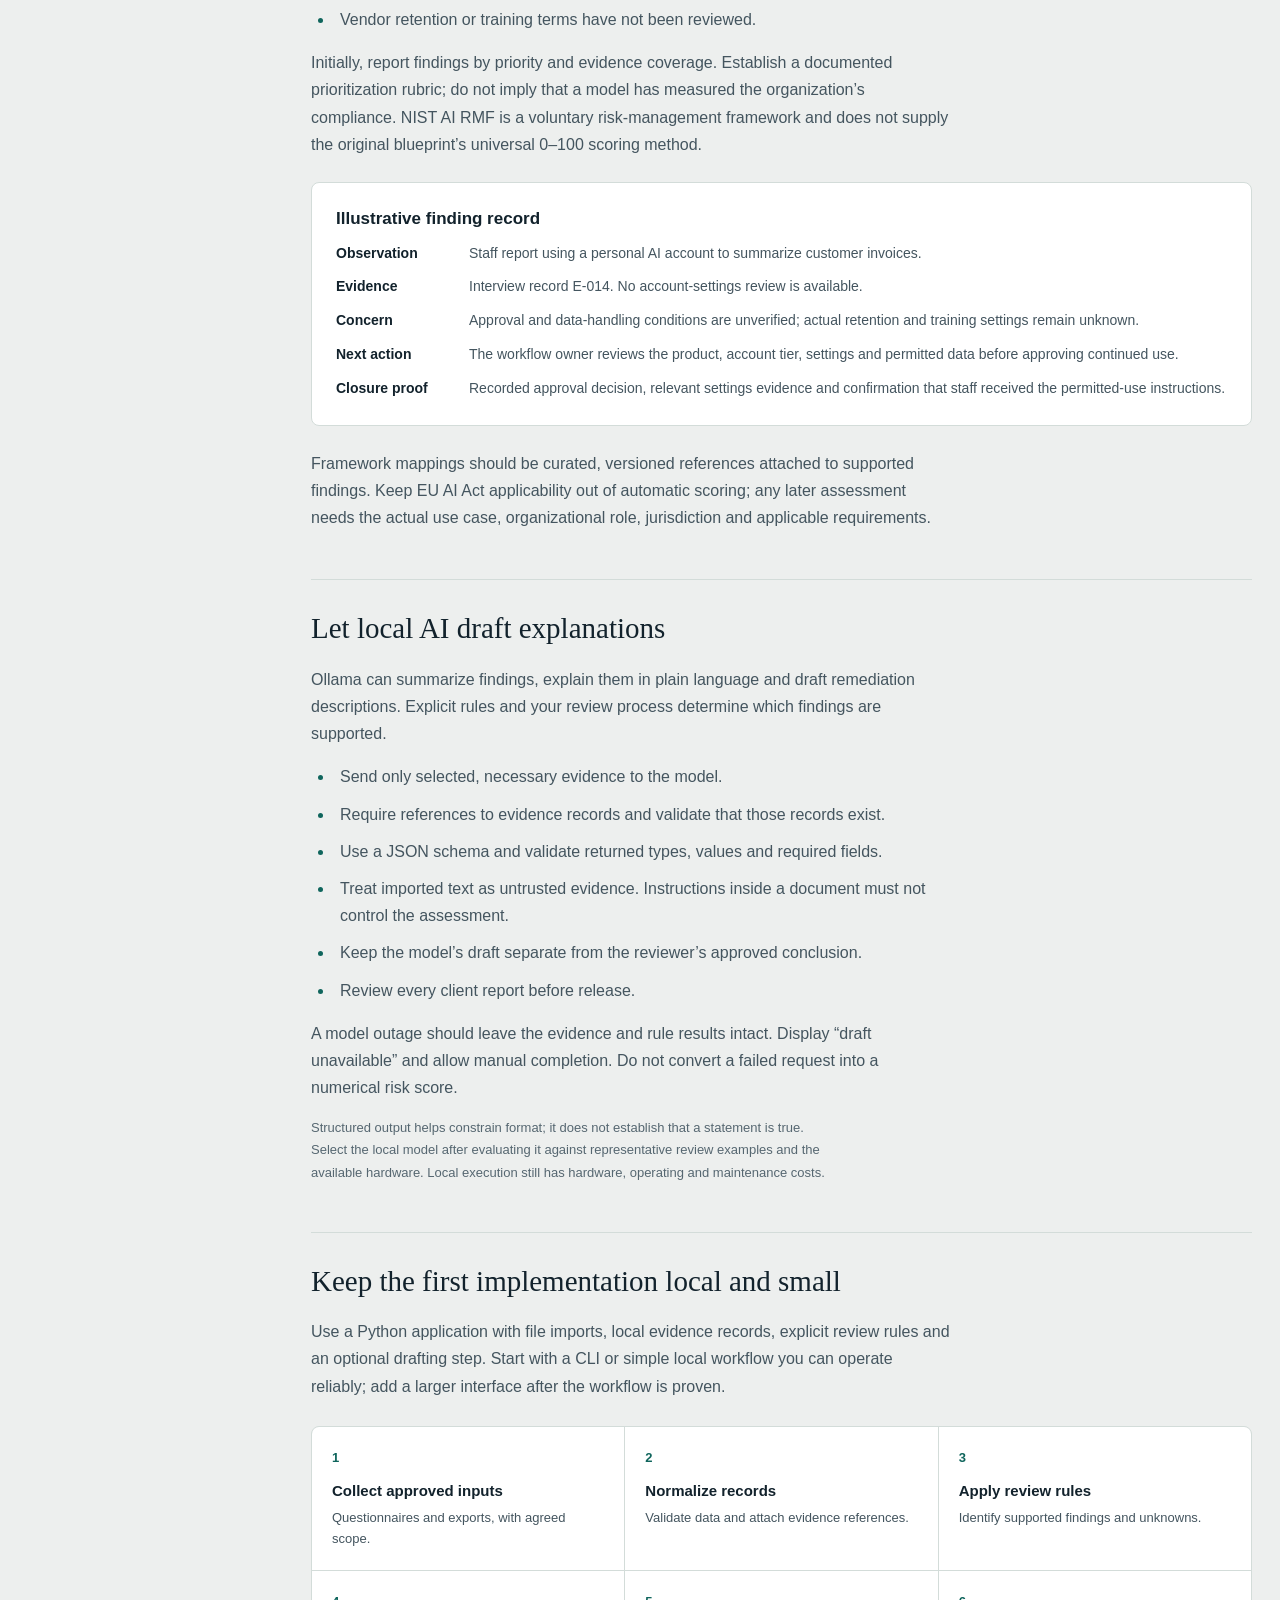
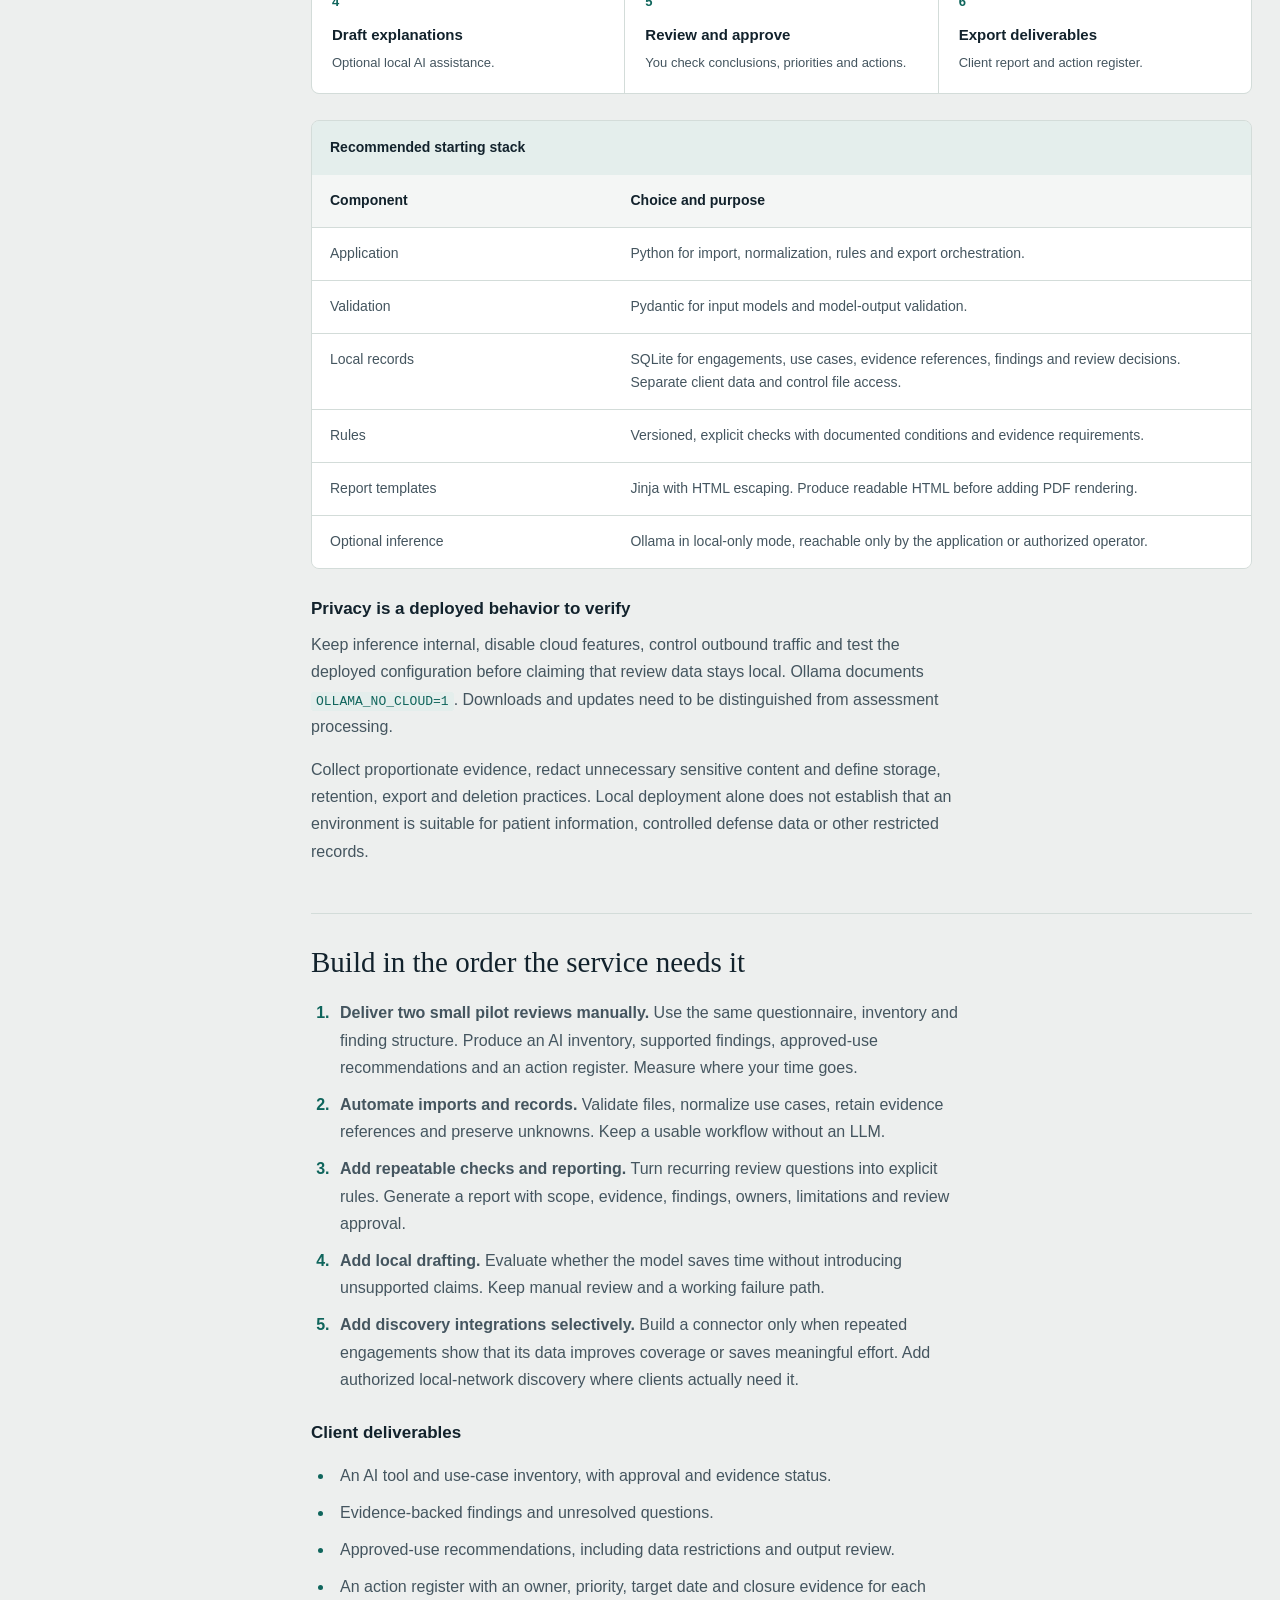
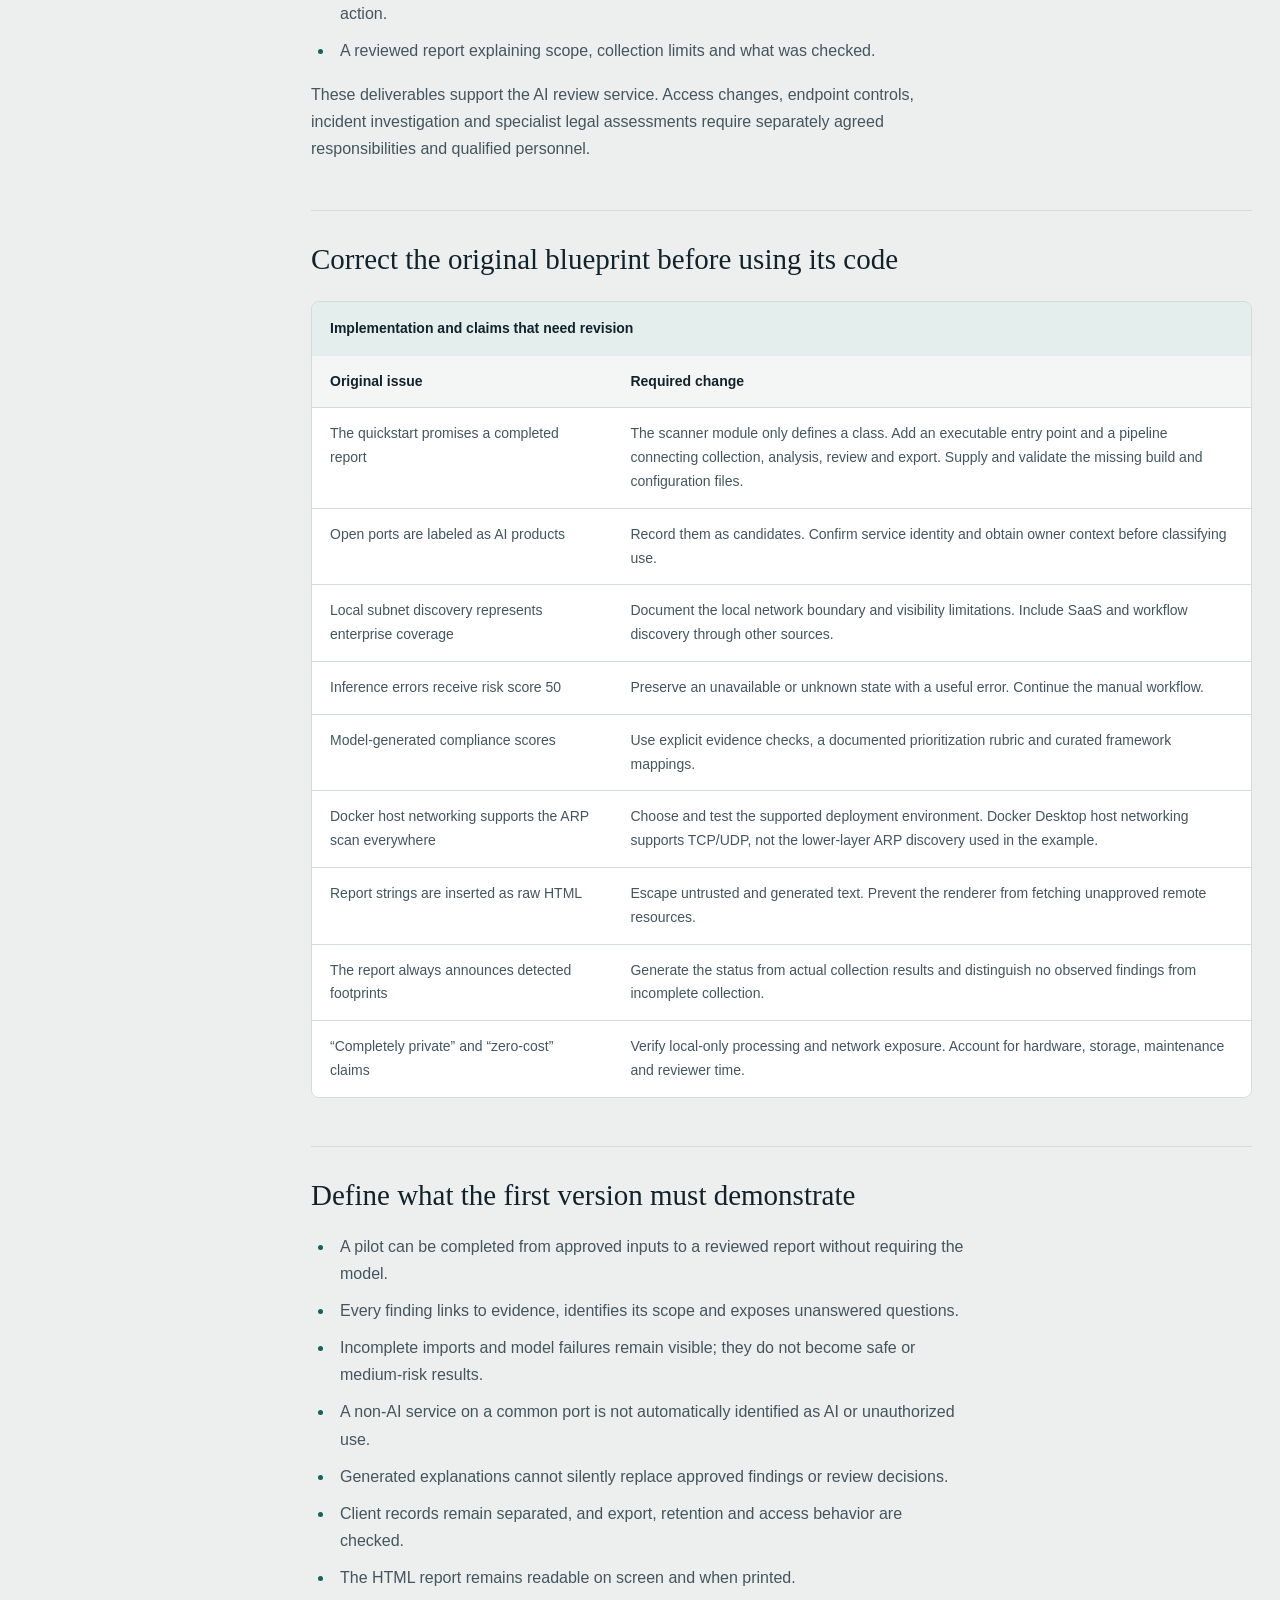
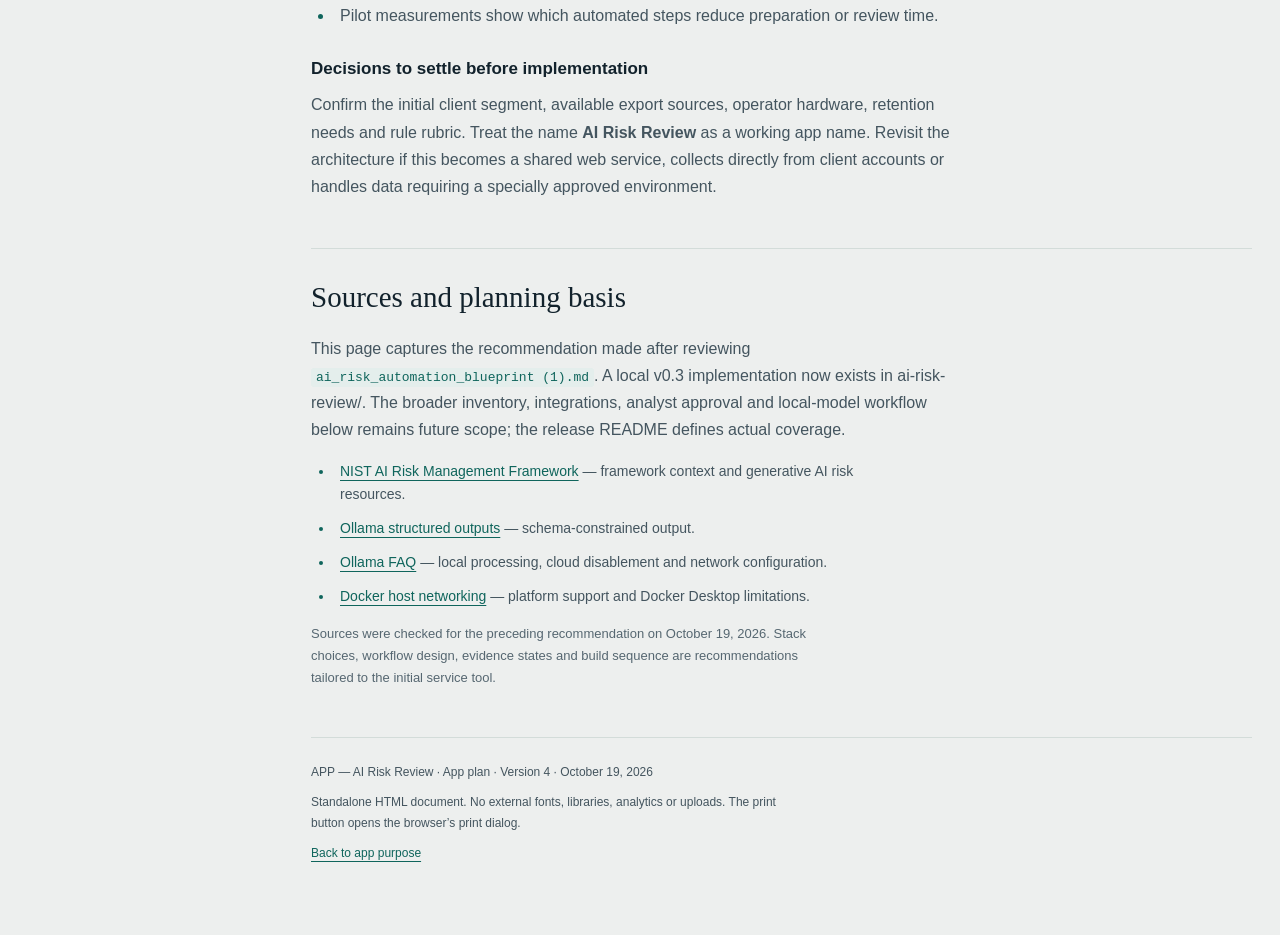
==== commit 28abec0b: "Add evidence-linked U.S. readiness crosswalk and structured context" ====
--- a/docs/app-plan.html
+++ b/docs/app-plan.html
@@ -16,11 +16,11 @@
 </head>
 <body>
 <a class="skip" href="#main">Skip to app plan</a>
-<header class="top"><div class="top-inner"><a class="identity" href="#overview">APP — AI Risk Review<small>App plan · October 19, 2026 · Version 3</small></a><button class="print" type="button" onclick="window.print()">Print / save PDF</button></div></header>
+<header class="top"><div class="top-inner"><a class="identity" href="#overview">APP — AI Risk Review<small>App plan · October 19, 2026 · Version 4</small></a><button class="print" type="button" onclick="window.print()">Print / save PDF</button></div></header>
 <div class="layout">
 <aside class="side"><h2>In this plan</h2><nav aria-label="Plan sections"><a href="#downloadable">Downloadable first release</a><a href="#overview">App purpose</a><a href="#discovery">Discovery inputs</a><a href="#inventory">AI inventory</a><a href="#findings">Evidence and findings</a><a href="#model">Role of local AI</a><a href="#architecture">Architecture</a><a href="#delivery">Build sequence</a><a href="#corrections">Blueprint corrections</a><a href="#success">Completion checks</a><a href="#sources">Sources</a></nav><p>A local tool for evidence-based review, with an analyst responsible for the conclusions.<br><br>Working name: AI Risk Review.</p></aside>
 <main id="main">
-<section id="downloadable" class="section"><h1>Downloadable first release.</h1><p class="lead">AI Risk Review v0.2 is a Windows-first local checkup, packaged as an executable that opens a guided browser interface on this computer.</p><p>The current release checks traditional installations, current-user Windows packages, independently running AI applications and recognized local TCP listeners. It reconciles these into a tool inventory and includes a terminal executable. Selected MCP JSON and Codex TOML settings, and fixed tool-directory presence checks, are explicit opt-ins. It adds three optional context questions, evidence-based findings, HTML/JSON downloads and comparison with an imported earlier report.</p><p><strong>Run it:</strong> extract <code>ai-risk-review/releases/AI-Risk-Review-v0.2.0-windows-x64.zip</code> and launch <code>AI-Risk-Review.exe</code>. Source, tests and build instructions are in <code>ai-risk-review/</code>.</p><p>This release requires no Python installation, Docker, account or model download. There are no subnet probes or automatic changes. Generic ports do not identify AI; unknown and inaccessible checks stay visible. A missing finding is not automatically resolved.</p><p><strong>Current limits:</strong> unsigned development preview, narrow tool signatures, English Windows listener output, no organization-wide SaaS discovery and no independently reviewed compliance conclusion. Read the README and SECURITY document before sharing results.</p><p><strong>Distinctive direction:</strong> understandable evidence, honest uncertainty and before/after checks. Related open-source discovery tools already exist; no first-of-its-kind claim is made. <a href="https://github.com/Sebastians007/ai-risk-review">Source repository</a> and <a href="https://github.com/Sebastians007/ai-risk-review/releases/tag/v0.2.0">v0.2.0 prerelease</a> are available on GitHub. Code signing and broader compatibility testing remain release work.</p></section><section id="overview" class="section"><h2>Longer-term service workflow</h2><p class="lead">Build an analyst-assisted AI inventory and risk review tool. Use it to understand a client’s AI use, identify supported concerns and produce a practical action plan with named owners.</p><p>Start with the AI review service you want to provide. The original <strong>OpenSource AI Risk Scanner</strong> blueprint is an early concept; this plan revises its collection method, assessment logic and reporting claims.</p><p class="question">Which AI tools do we use, what information goes into them, and what should we change?</p><div class="meta"><span><strong>First operator:</strong> you, reviewing individual clients</span><span><strong>Deployment:</strong> local, per engagement</span><span><strong>Output:</strong> reviewed findings and an action register</span></div><p class="small" style="margin-top:18px">The sections below retain the earlier analyst-assisted service-tool direction as future reference. They are not a list of features already included in the downloadable release. A shared customer portal would require separate architecture and security decisions.</p></section>
+<section id="downloadable" class="section"><h1>Downloadable first release.</h1><p class="lead">AI Risk Review v0.3 is a Windows-first local checkup, packaged as an executable that opens a guided browser interface on this computer.</p><p>The current release checks traditional installations, current-user Windows packages, independently running AI applications and recognized local TCP listeners. It reconciles these into a tool inventory and includes a terminal executable. Selected MCP JSON and Codex TOML settings, and fixed tool-directory presence checks, are explicit opt-ins. It includes a structured optional questionnaire, richer package / connection facts, evidence-based findings, HTML/JSON downloads and comparison with an imported earlier report.</p><p><strong>Run it:</strong> extract <code>ai-risk-review/releases/AI-Risk-Review-v0.3.0-windows-x64.zip</code> and launch <code>AI-Risk-Review.exe</code>. Source, tests and build instructions are in <code>ai-risk-review/</code>.</p><p>This release requires no Python installation, Docker, account or model download. There are no subnet probes or automatic changes. Generic ports do not identify AI; unknown and inaccessible checks stay visible. A missing finding is not automatically resolved.</p><p><strong>Current limits:</strong> unsigned development preview, narrow tool signatures, English Windows listener output, no organization-wide SaaS discovery and no independently reviewed compliance conclusion. Read the README and SECURITY document before sharing results.</p><p><strong>Distinctive direction:</strong> understandable evidence, honest uncertainty and before/after checks. Related open-source discovery tools already exist; no first-of-its-kind claim is made. <a href="https://github.com/Sebastians007/ai-risk-review">Source repository</a> and <a href="https://github.com/Sebastians007/ai-risk-review/releases/tag/v0.3.0">v0.3.0 prerelease</a> are available on GitHub. Code signing and broader compatibility testing remain release work.</p></section><section class="section" id="evidence-crosswalk"><h2>Evidence first, then an applicable crosswalk.</h2><p>The goal is to gather useful evidence and map it to current U.S. AI frameworks, laws and policies. v0.3 implements the first selected catalog: 12 primary-source entries and 12 authored evidence work packages. It is not an exhaustive U.S. legal catalog or the full NIST framework.</p><ol><li><strong>Discover:</strong> read supported local installation, process, listener and optional configuration facts without exporting credentials.</li><li><strong>Establish context:</strong> ask optional yes/no/unsure questions about affected states, federal work, employment, consequential decisions, consumers and health data.</li><li><strong>Link evidence:</strong> identify report-local observation IDs and keep self-reported statements separate from observed facts.</li><li><strong>Crosswalk:</strong> show source type, date, scope, review trigger and mapped NIST provisions / other topic associations. A framework is not automatically a legal obligation.</li><li><strong>Request what is missing:</strong> specify the deliverable, owner role and verification needed for each work package.</li><li><strong>Review and maintain:</strong> preserve unknowns, review applicability and evidence with qualified owners, and recheck changing source material.</li></ol><p>The initial registry covers NIST AI RMF / GenAI Profile, three OMB memos, selected FTC / EEOC / HIPAA issues, Colorado SB26-189, California ADMT regulations, Texas HB149 and NYC Local Law 144. Sources were reviewed October 19, 2026; the offline snapshot flags a review overdue after 30 days. It does not check the internet automatically or certify compliance.</p><h3>Expansion required for broader U.S. coverage</h3><ul><li>Explicit selection of policy and assessment documents, with page / section references and evidence review states.</li><li>A per-use-case inventory covering developer / deployer roles, all affected jurisdictions, data classes and sector-specific thresholds.</li><li>Additional state, local and sector packs, plus contracts and internal policies; international standards used in the U.S. need separate mappings.</li><li>A reviewed update process that tracks new, amended, repealed, proposed and future-effective provisions and can identify affected evidence requests.</li><li>Optional authorized enterprise connectors to reconcile browser / SaaS / API use beyond the local computer.</li></ul><p>These expansions remain future work. Automatic discovery and automated mappings help prepare a review; business practices, model behavior and legal applicability still need supporting evidence.</p></section><section id="overview" class="section"><h2>Longer-term service workflow</h2><p class="lead">Build an analyst-assisted AI inventory and risk review tool. Use it to understand a client’s AI use, identify supported concerns and produce a practical action plan with named owners.</p><p>Start with the AI review service you want to provide. The original <strong>OpenSource AI Risk Scanner</strong> blueprint is an early concept; this plan revises its collection method, assessment logic and reporting claims.</p><p class="question">Which AI tools do we use, what information goes into them, and what should we change?</p><div class="meta"><span><strong>First operator:</strong> you, reviewing individual clients</span><span><strong>Deployment:</strong> local, per engagement</span><span><strong>Output:</strong> reviewed findings and an action register</span></div><p class="small" style="margin-top:18px">The sections below retain the earlier analyst-assisted service-tool direction as future reference. They are not a list of features already included in the downloadable release. A shared customer portal would require separate architecture and security decisions.</p></section>
 
 <section class="section" id="discovery"><h2>Discover actual use before assessing risk</h2><p>A port scan can identify possible local services. It misses browser-based AI, personal accounts, embedded assistants and many cloud integrations. An open port does not establish that a service is AI, that its use is unauthorized or that sensitive data is involved.</p><p>The first version should import existing records and combine them with a short questionnaire. Record what each source can and cannot show.</p><div class="table-wrap"><table><caption>Inputs for the first version</caption><thead><tr><th scope="col">Input</th><th scope="col">What it helps establish</th></tr></thead><tbody><tr><td>Management and staff questionnaire</td><td>Tools, purposes, informal use and responsible people.</td></tr><tr><td>Approved-software list and purchasing records</td><td>Known products, account tiers, ownership and commercial relationships.</td></tr><tr><td>Available identity, endpoint and web-filter exports</td><td>Additional applications and observed activity, within the source’s visibility and retention limits.</td></tr><tr><td>Vendor terms and account settings</td><td>Retention, training use, access permissions and contractual protections.</td></tr><tr><td>Policies and training records</td><td>What employees have actually been told and which processes are documented.</td></tr></tbody></table></div><p>Missing activity in an export is not proof that nobody uses the tool. Keep network discovery as an optional, authorized module for clients with local AI infrastructure.</p></section>
 
@@ -38,8 +38,8 @@
 
 <section class="section" id="success"><h2>Define what the first version must demonstrate</h2><ul><li>A pilot can be completed from approved inputs to a reviewed report without requiring the model.</li><li>Every finding links to evidence, identifies its scope and exposes unanswered questions.</li><li>Incomplete imports and model failures remain visible; they do not become safe or medium-risk results.</li><li>A non-AI service on a common port is not automatically identified as AI or unauthorized use.</li><li>Generated explanations cannot silently replace approved findings or review decisions.</li><li>Client records remain separated, and export, retention and access behavior are checked.</li><li>The HTML report remains readable on screen and when printed.</li><li>Pilot measurements show which automated steps reduce preparation or review time.</li></ul><h3>Decisions to settle before implementation</h3><p>Confirm the initial client segment, available export sources, operator hardware, retention needs and rule rubric. Treat the name <strong>AI Risk Review</strong> as a working app name. Revisit the architecture if this becomes a shared web service, collects directly from client accounts or handles data requiring a specially approved environment.</p></section>
 
-<section class="section" id="sources"><h2>Sources and planning basis</h2><p>This page captures the recommendation made after reviewing <code>ai_risk_automation_blueprint (1).md</code>. A local v0.2 implementation now exists in ai-risk-review/. The broader inventory, integrations, analyst approval and local-model workflow below remains future scope; the release README defines actual coverage.</p><ul class="sources"><li><a href="https://www.nist.gov/itl/ai-risk-management-framework" target="_blank" rel="noopener noreferrer">NIST AI Risk Management Framework</a> — framework context and generative AI risk resources.</li><li><a href="https://docs.ollama.com/capabilities/structured-outputs" target="_blank" rel="noopener noreferrer">Ollama structured outputs</a> — schema-constrained output.</li><li><a href="https://docs.ollama.com/faq" target="_blank" rel="noopener noreferrer">Ollama FAQ</a> — local processing, cloud disablement and network configuration.</li><li><a href="https://docs.docker.com/engine/network/drivers/host/" target="_blank" rel="noopener noreferrer">Docker host networking</a> — platform support and Docker Desktop limitations.</li></ul><p class="small">Sources were checked for the preceding recommendation on October 19, 2026. Stack choices, workflow design, evidence states and build sequence are recommendations tailored to the initial service tool.</p></section>
-<footer class="footer"><p>APP — AI Risk Review · App plan · Version 3 · October 19, 2026</p><p>Standalone HTML document. No external fonts, libraries, analytics or uploads. The print button opens the browser’s print dialog.</p><a href="#overview">Back to app purpose</a></footer>
+<section class="section" id="sources"><h2>Sources and planning basis</h2><p>This page captures the recommendation made after reviewing <code>ai_risk_automation_blueprint (1).md</code>. A local v0.3 implementation now exists in ai-risk-review/. The broader inventory, integrations, analyst approval and local-model workflow below remains future scope; the release README defines actual coverage.</p><ul class="sources"><li><a href="https://www.nist.gov/itl/ai-risk-management-framework" target="_blank" rel="noopener noreferrer">NIST AI Risk Management Framework</a> — framework context and generative AI risk resources.</li><li><a href="https://docs.ollama.com/capabilities/structured-outputs" target="_blank" rel="noopener noreferrer">Ollama structured outputs</a> — schema-constrained output.</li><li><a href="https://docs.ollama.com/faq" target="_blank" rel="noopener noreferrer">Ollama FAQ</a> — local processing, cloud disablement and network configuration.</li><li><a href="https://docs.docker.com/engine/network/drivers/host/" target="_blank" rel="noopener noreferrer">Docker host networking</a> — platform support and Docker Desktop limitations.</li></ul><p class="small">Sources were checked for the preceding recommendation on October 19, 2026. Stack choices, workflow design, evidence states and build sequence are recommendations tailored to the initial service tool.</p></section>
+<footer class="footer"><p>APP — AI Risk Review · App plan · Version 4 · October 19, 2026</p><p>Standalone HTML document. No external fonts, libraries, analytics or uploads. The print button opens the browser’s print dialog.</p><a href="#overview">Back to app purpose</a></footer>
 </main></div>
 </body>
 </html>
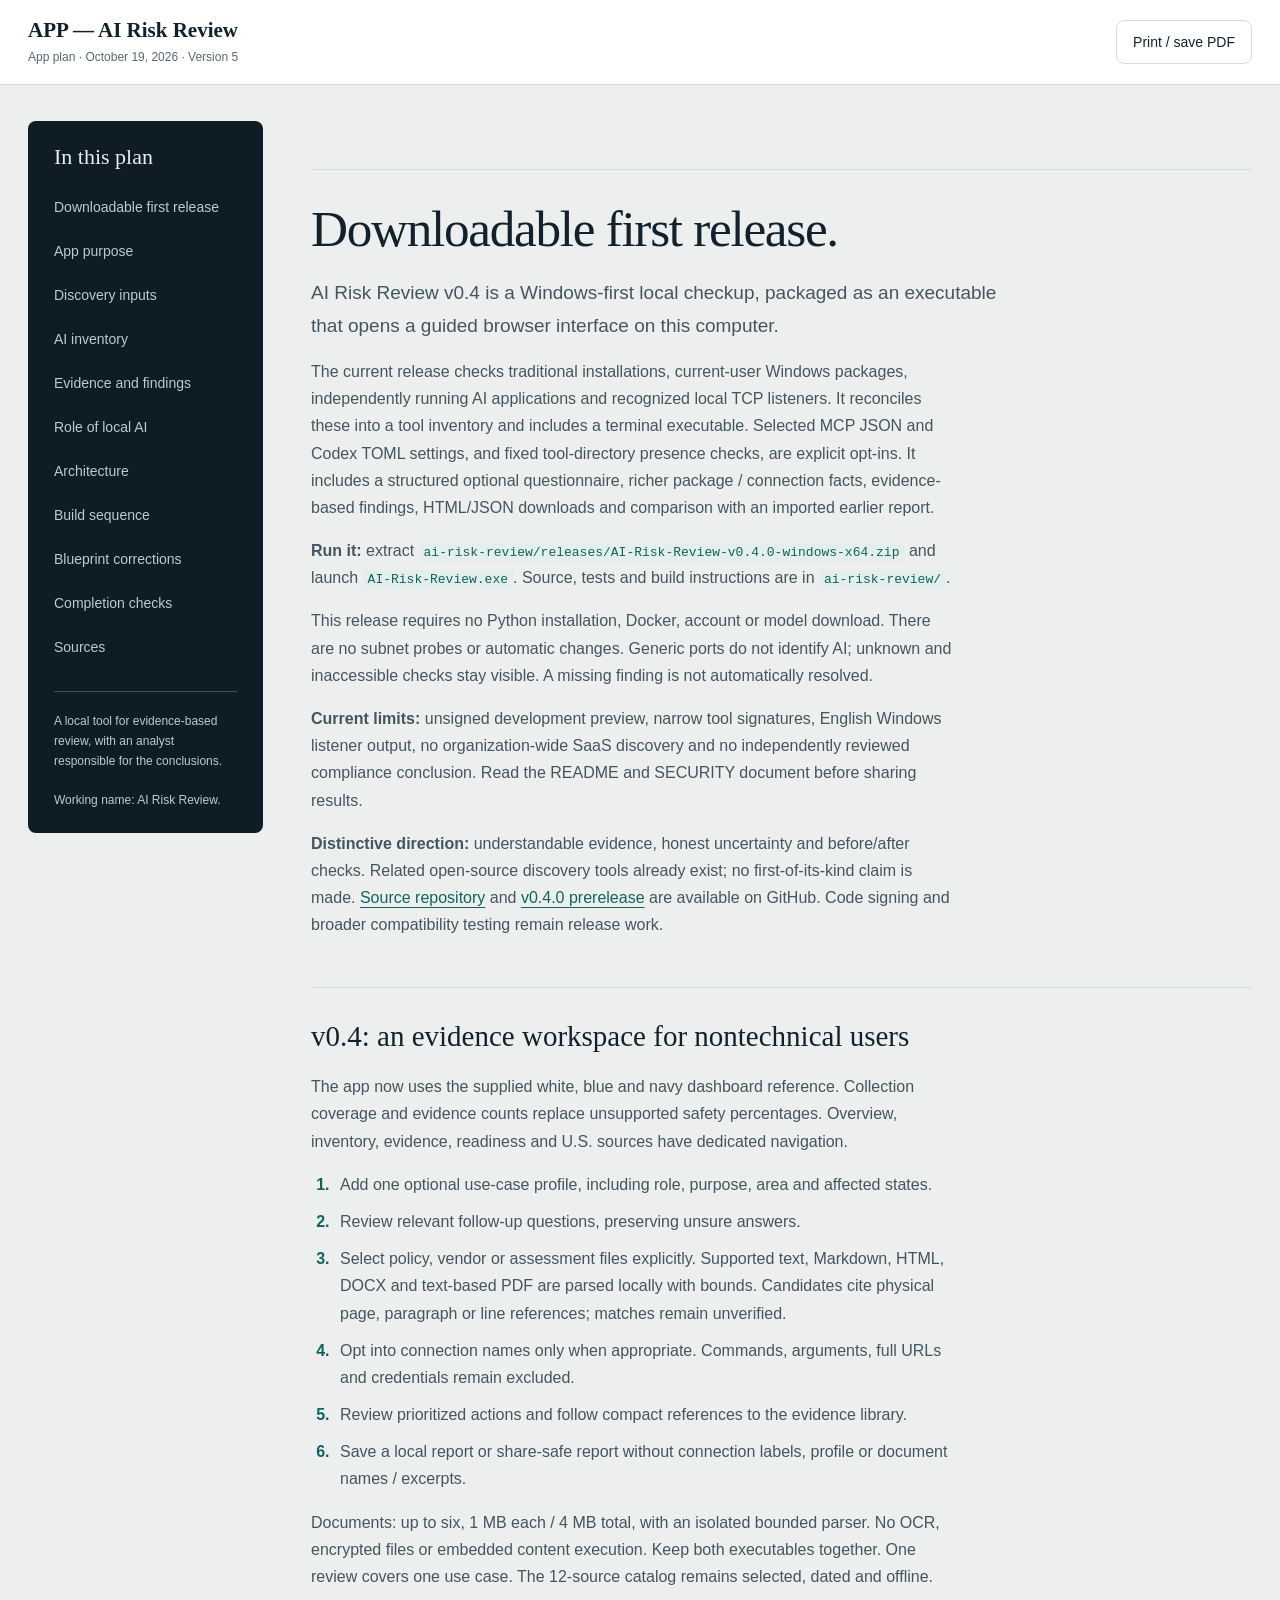
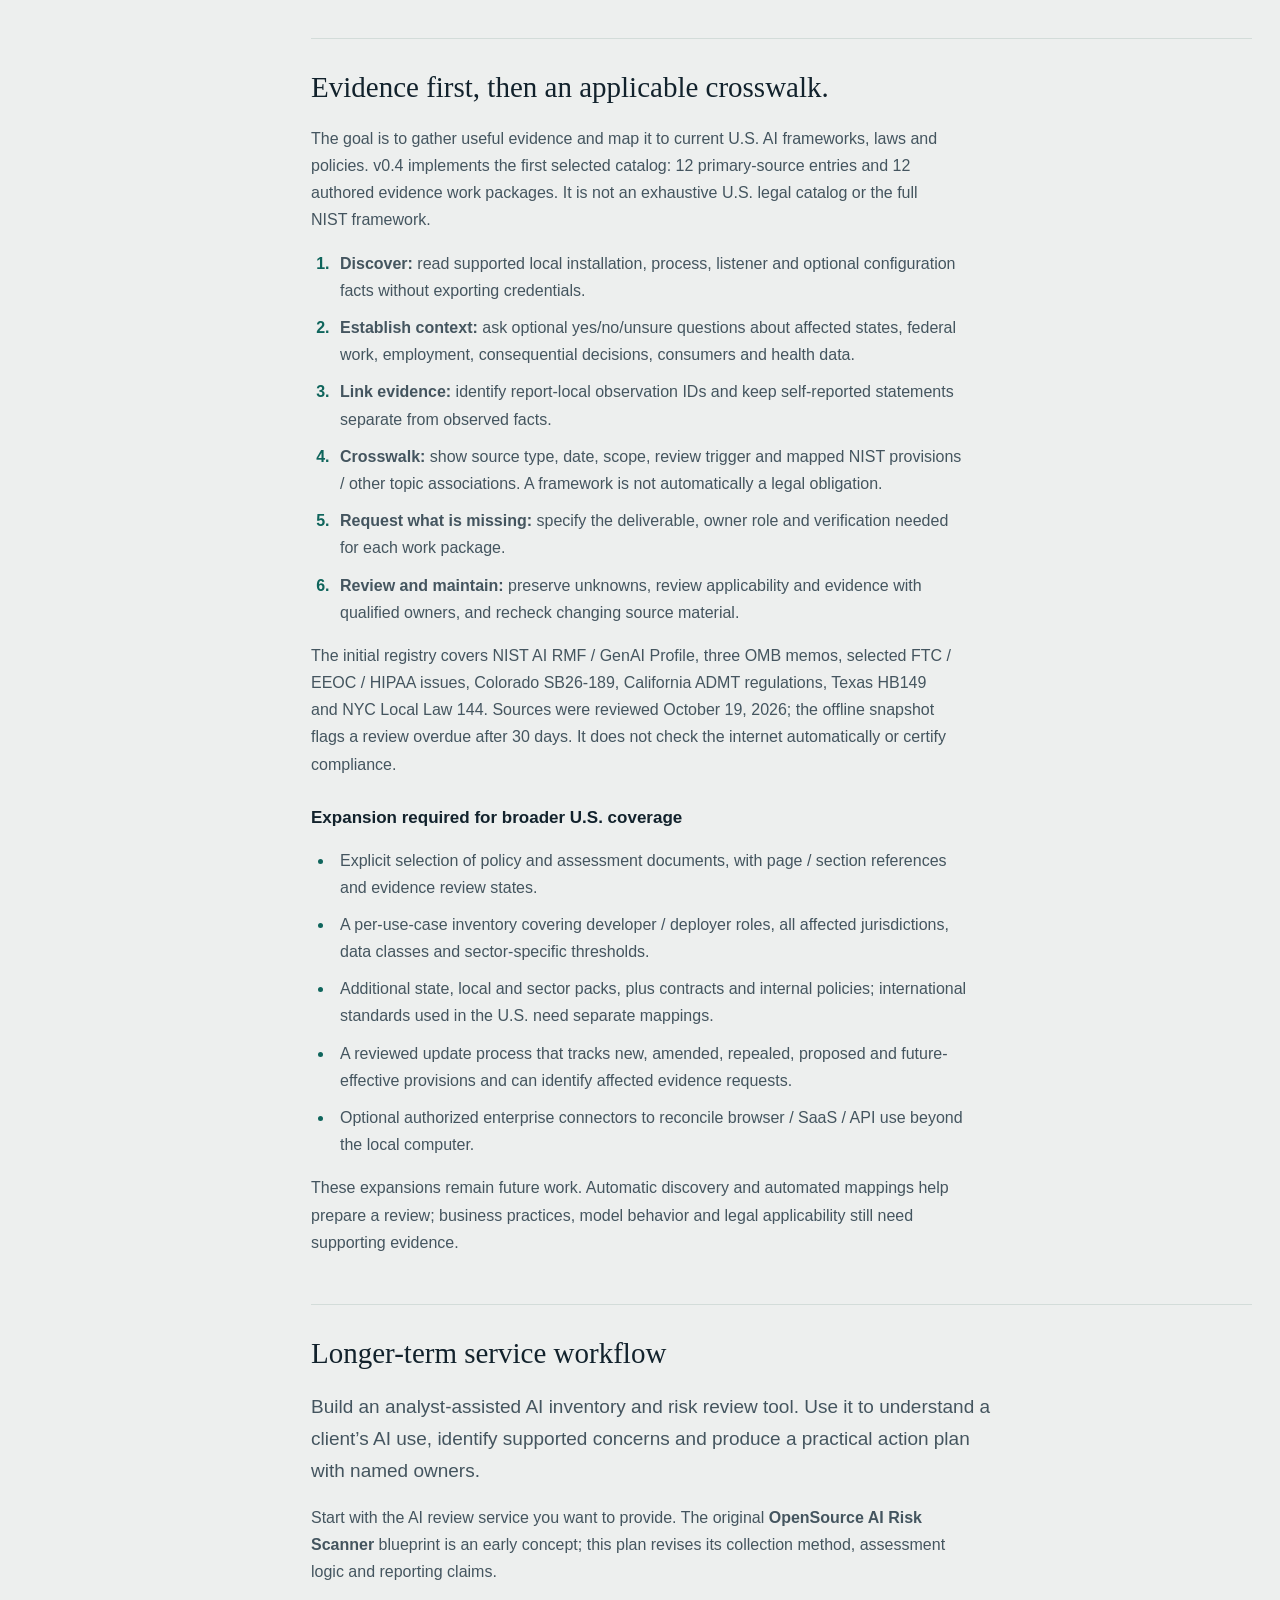
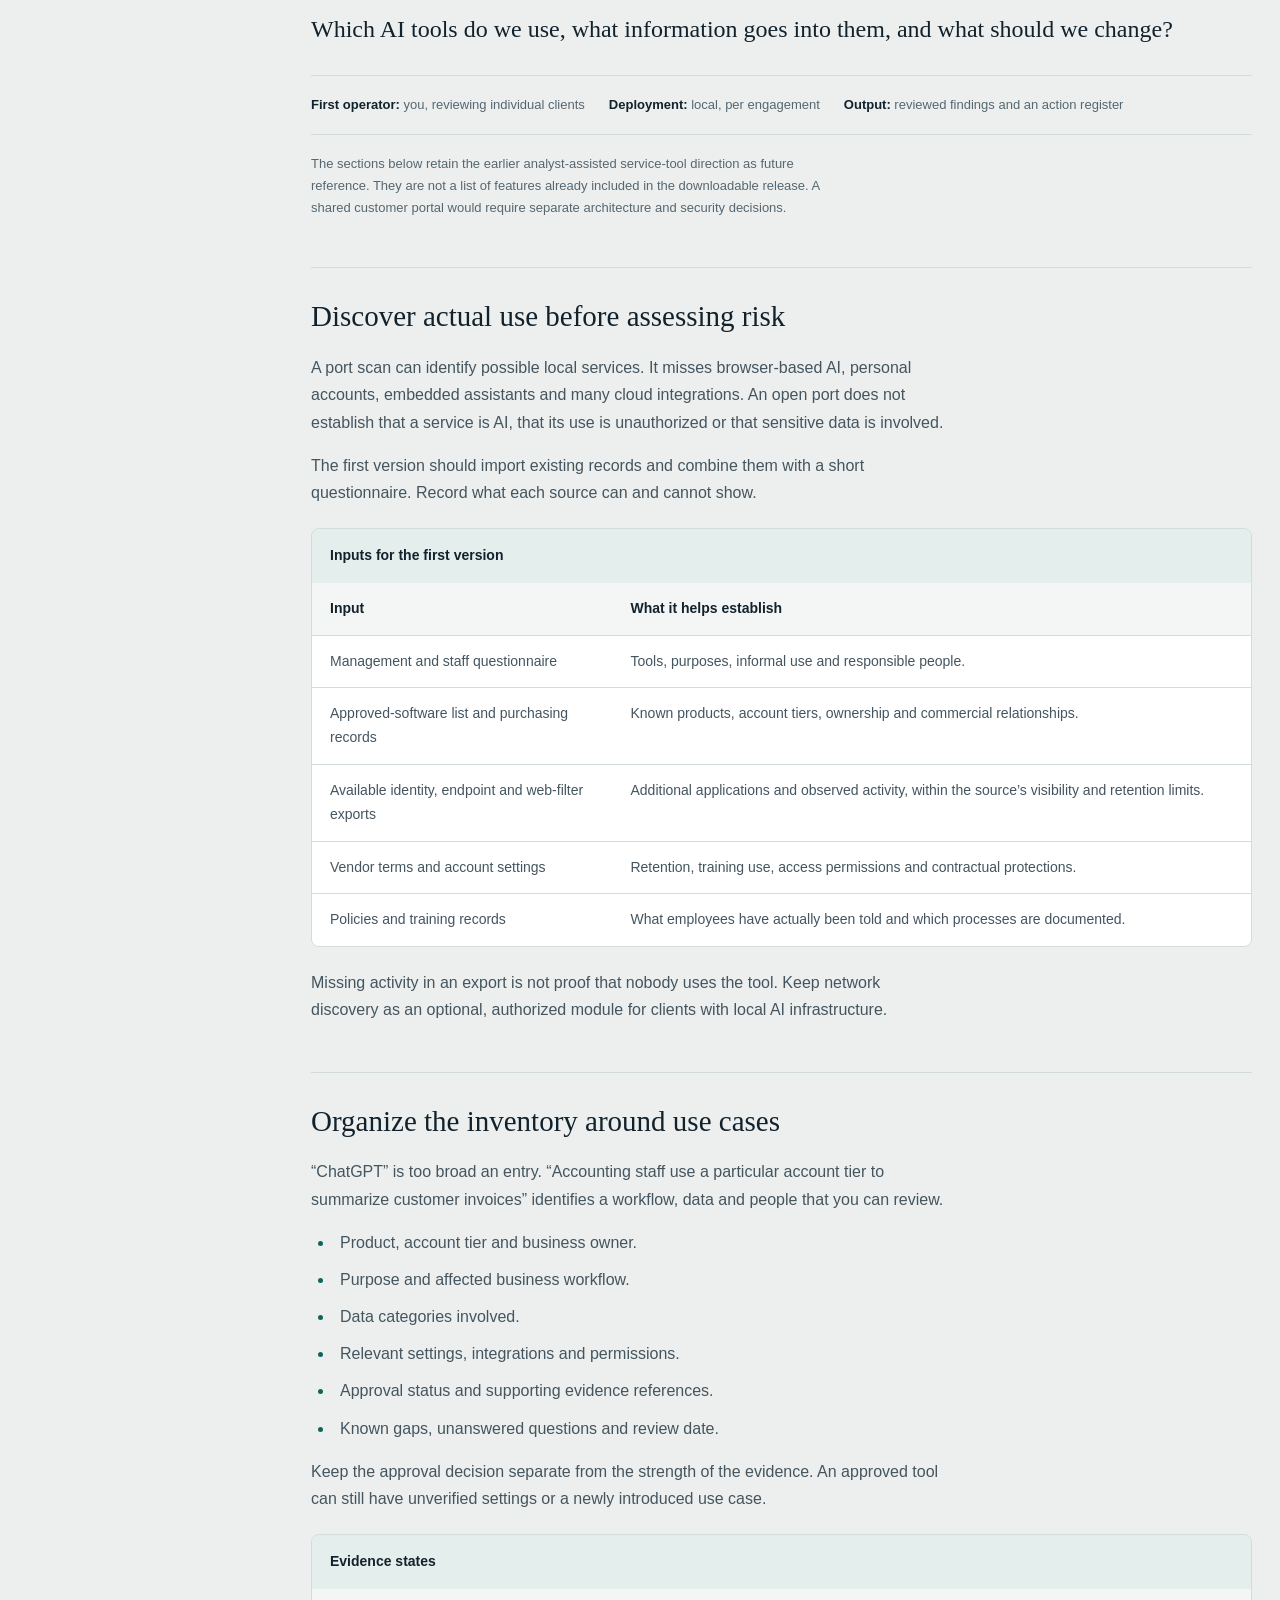
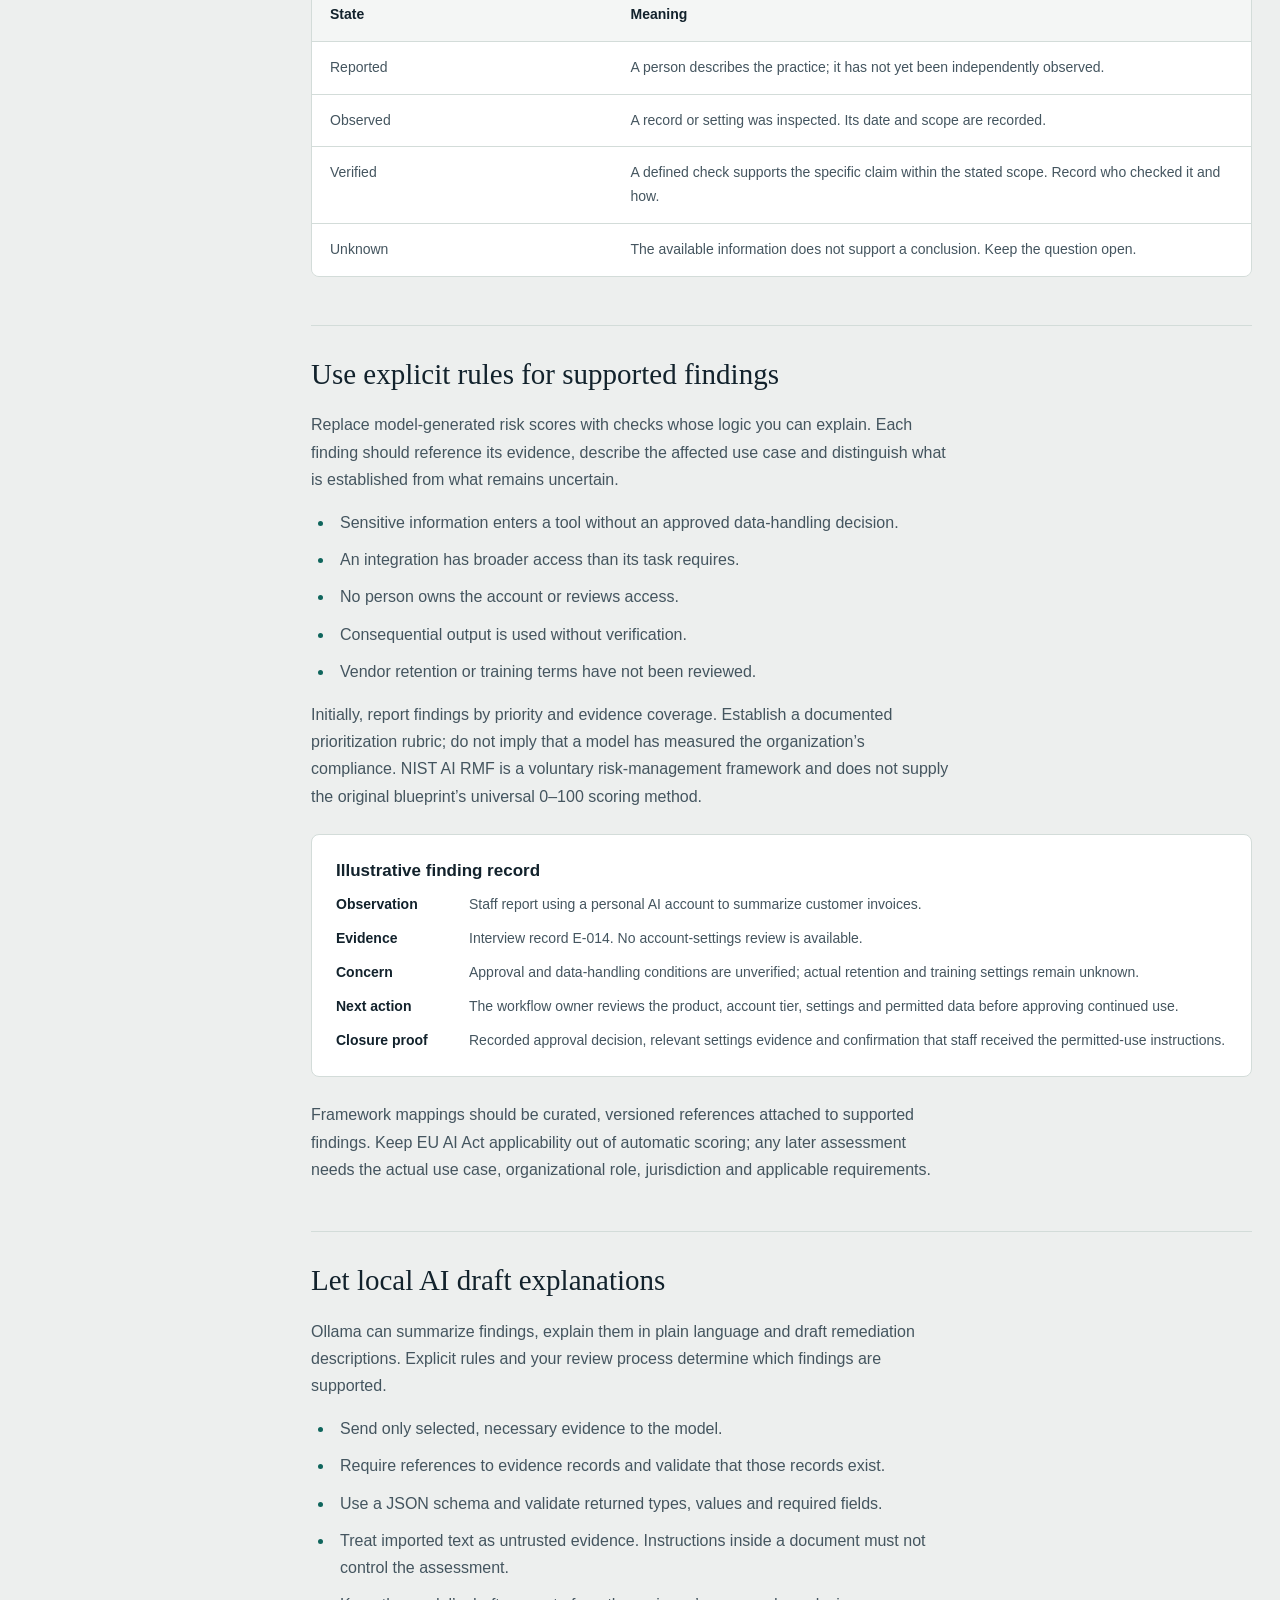
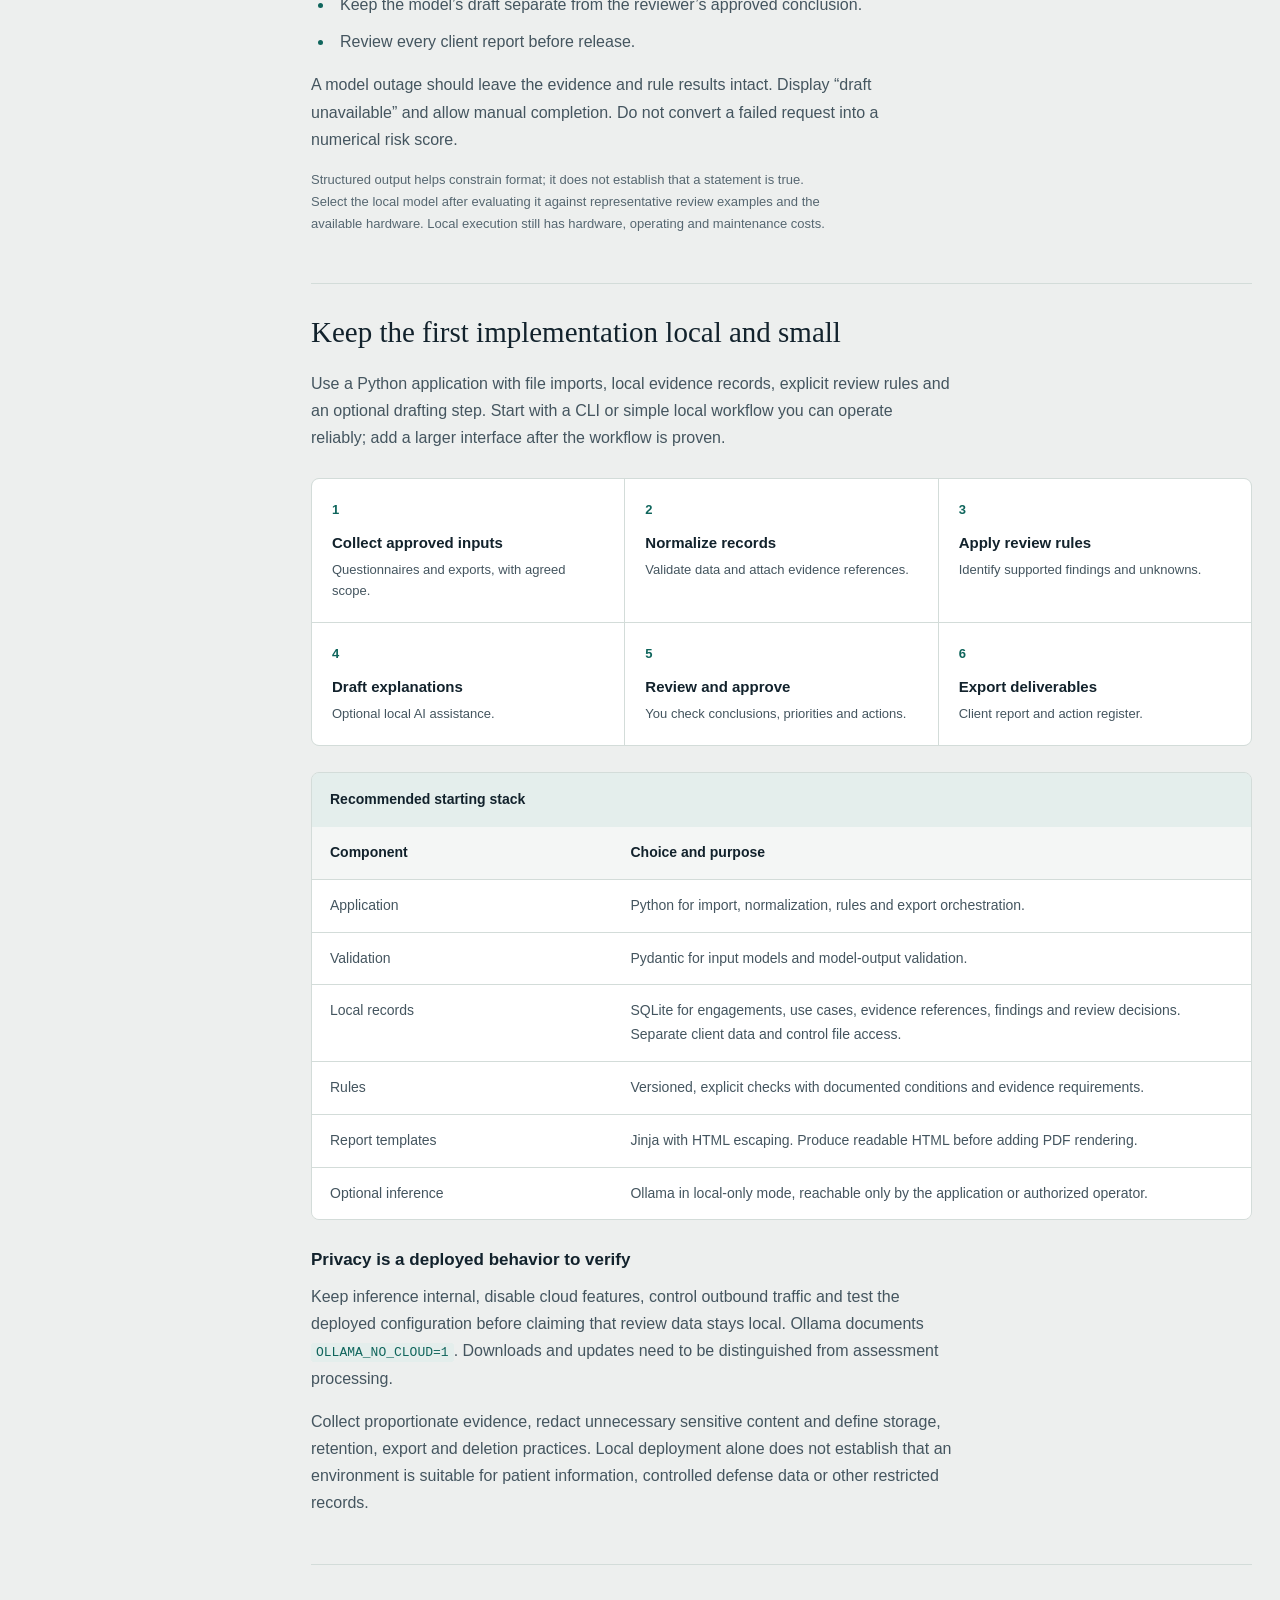
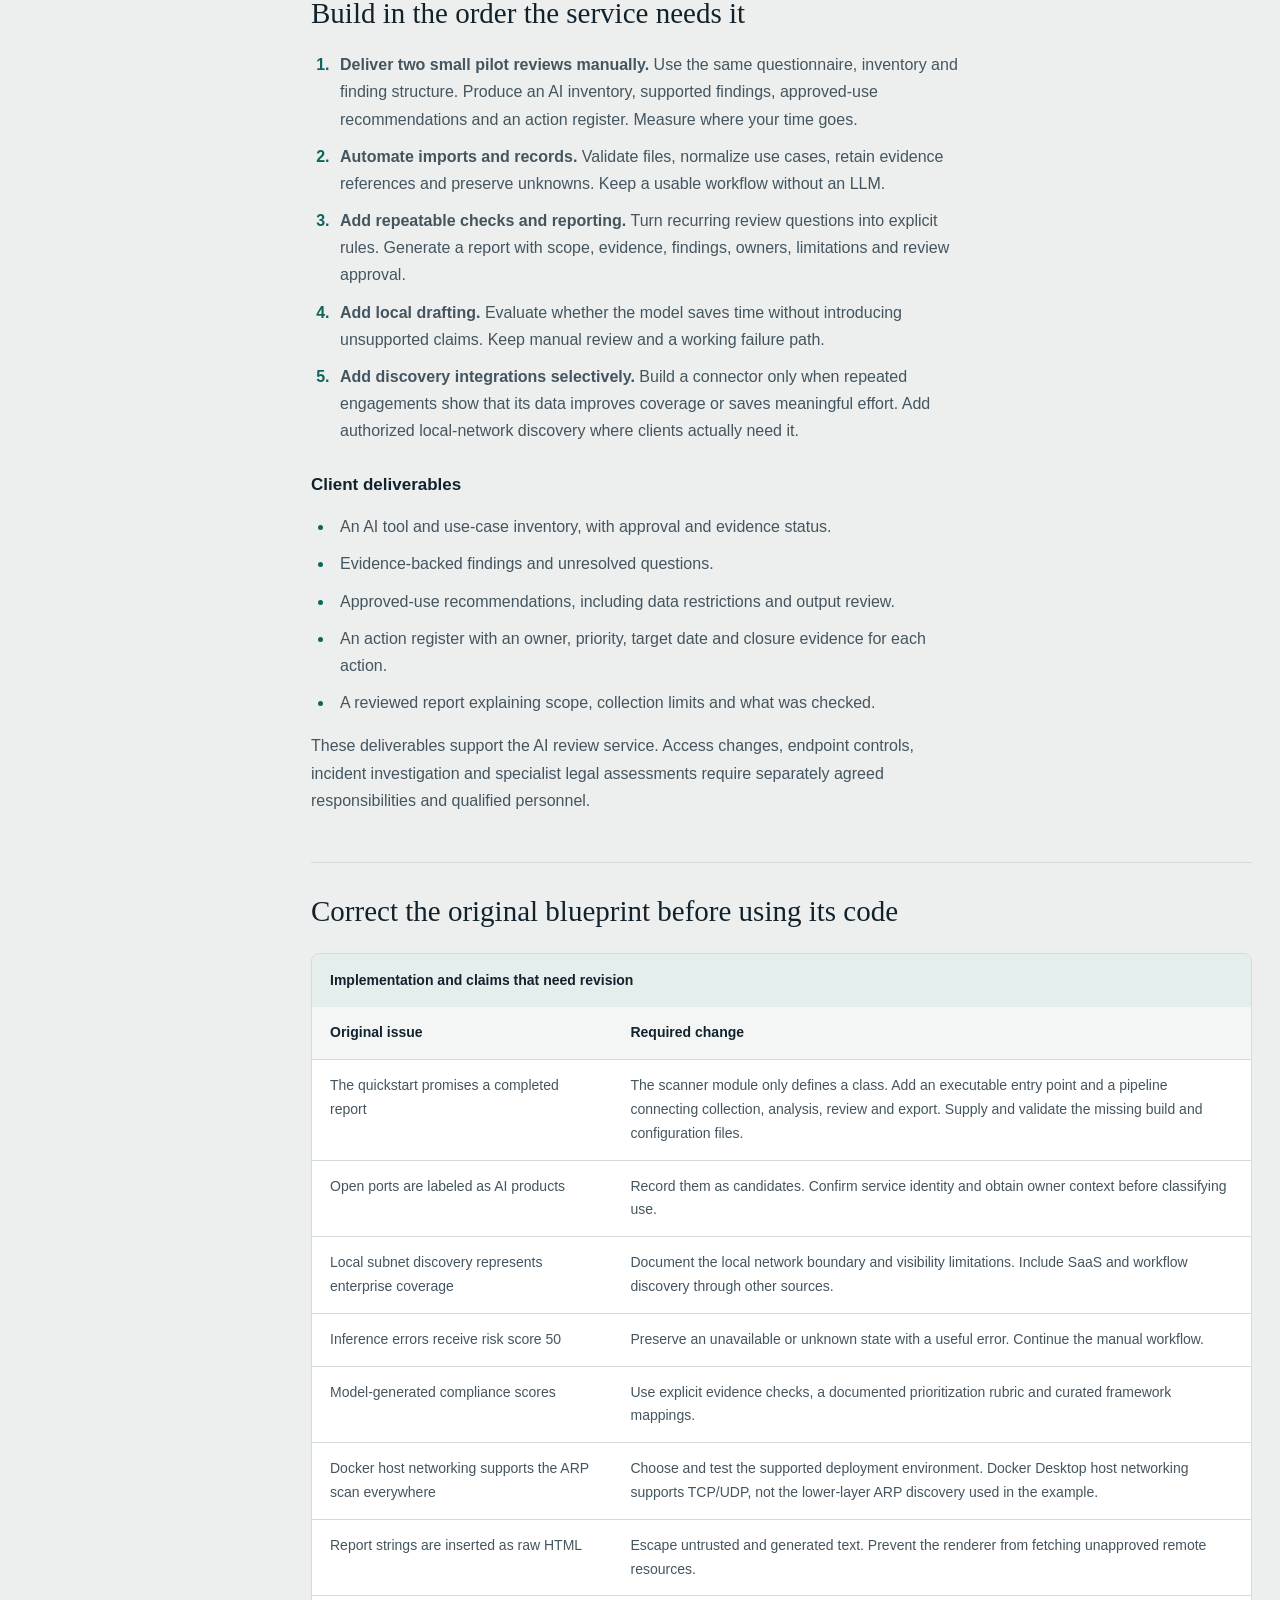
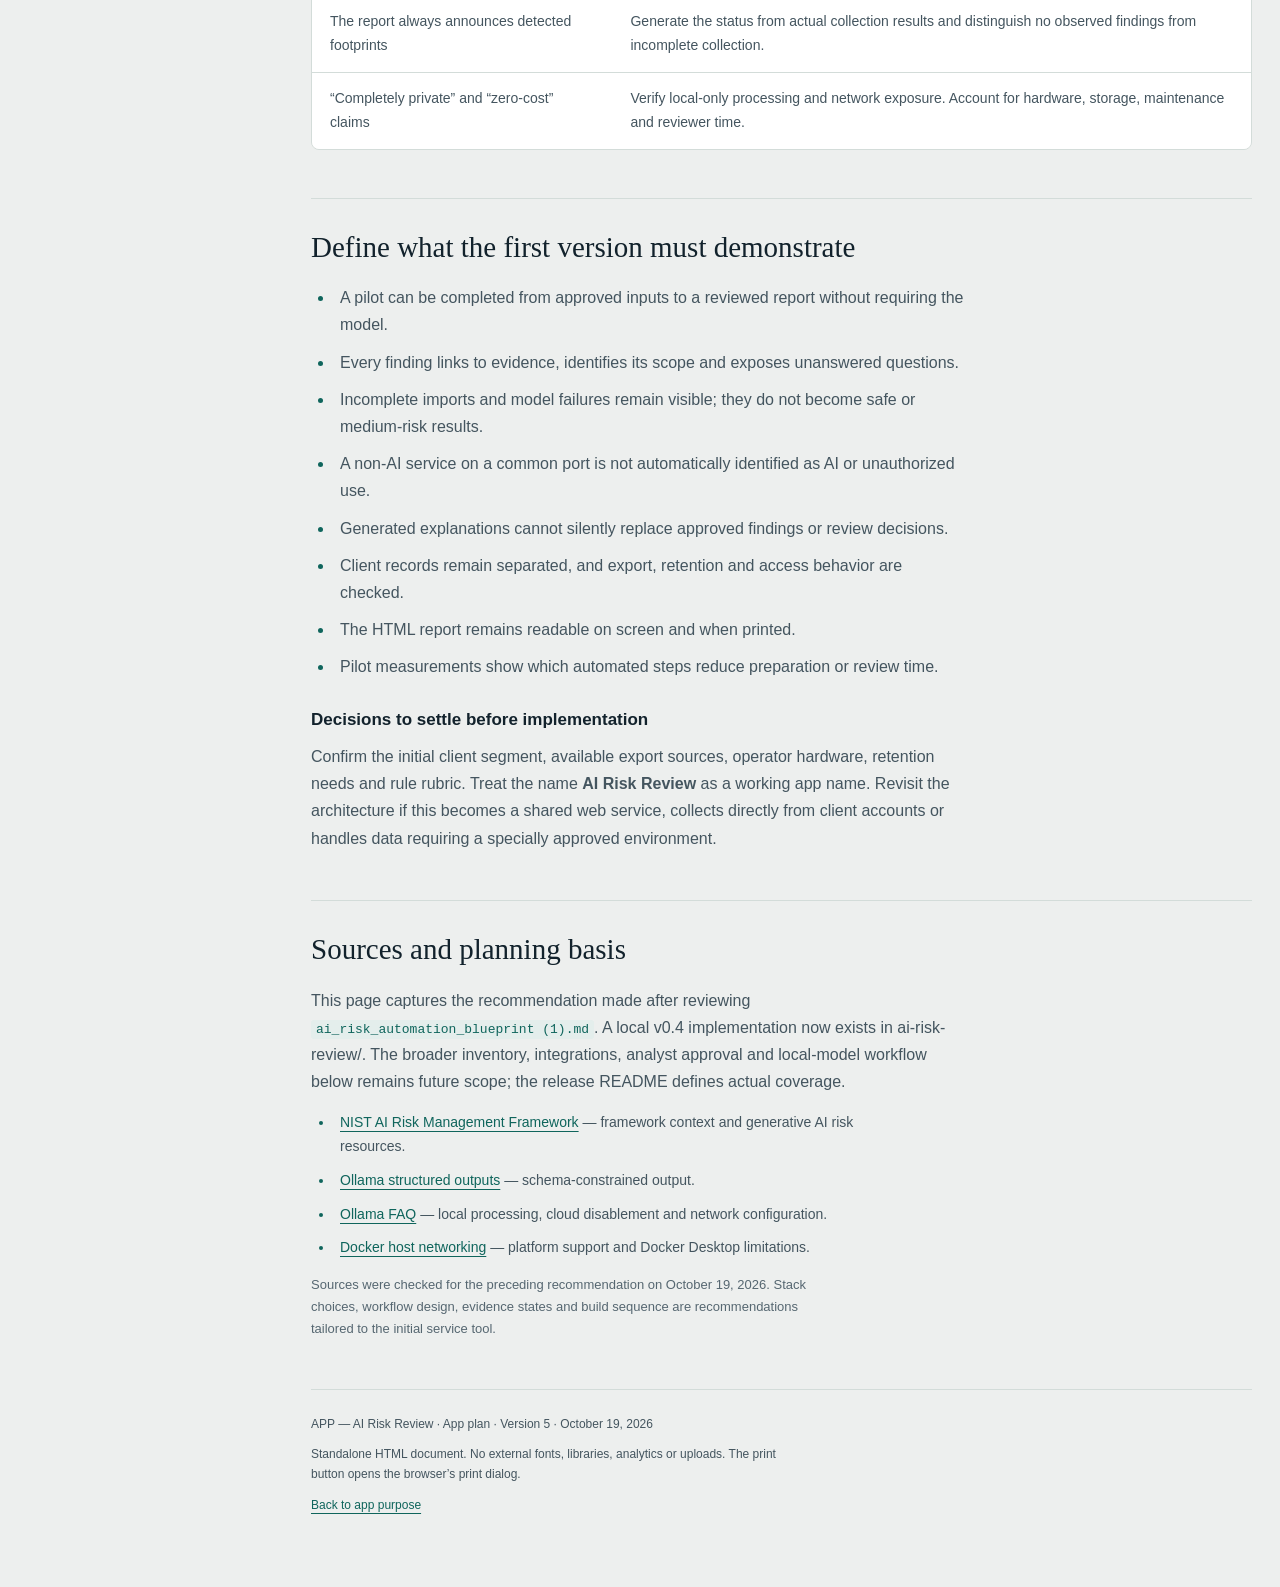
==== commit ca13ed5c: "Redesign evidence workspace and add cited local document review" ====
--- a/docs/app-plan.html
+++ b/docs/app-plan.html
@@ -16,11 +16,11 @@
 </head>
 <body>
 <a class="skip" href="#main">Skip to app plan</a>
-<header class="top"><div class="top-inner"><a class="identity" href="#overview">APP — AI Risk Review<small>App plan · October 19, 2026 · Version 4</small></a><button class="print" type="button" onclick="window.print()">Print / save PDF</button></div></header>
+<header class="top"><div class="top-inner"><a class="identity" href="#overview">APP — AI Risk Review<small>App plan · October 19, 2026 · Version 5</small></a><button class="print" type="button" onclick="window.print()">Print / save PDF</button></div></header>
 <div class="layout">
 <aside class="side"><h2>In this plan</h2><nav aria-label="Plan sections"><a href="#downloadable">Downloadable first release</a><a href="#overview">App purpose</a><a href="#discovery">Discovery inputs</a><a href="#inventory">AI inventory</a><a href="#findings">Evidence and findings</a><a href="#model">Role of local AI</a><a href="#architecture">Architecture</a><a href="#delivery">Build sequence</a><a href="#corrections">Blueprint corrections</a><a href="#success">Completion checks</a><a href="#sources">Sources</a></nav><p>A local tool for evidence-based review, with an analyst responsible for the conclusions.<br><br>Working name: AI Risk Review.</p></aside>
 <main id="main">
-<section id="downloadable" class="section"><h1>Downloadable first release.</h1><p class="lead">AI Risk Review v0.3 is a Windows-first local checkup, packaged as an executable that opens a guided browser interface on this computer.</p><p>The current release checks traditional installations, current-user Windows packages, independently running AI applications and recognized local TCP listeners. It reconciles these into a tool inventory and includes a terminal executable. Selected MCP JSON and Codex TOML settings, and fixed tool-directory presence checks, are explicit opt-ins. It includes a structured optional questionnaire, richer package / connection facts, evidence-based findings, HTML/JSON downloads and comparison with an imported earlier report.</p><p><strong>Run it:</strong> extract <code>ai-risk-review/releases/AI-Risk-Review-v0.3.0-windows-x64.zip</code> and launch <code>AI-Risk-Review.exe</code>. Source, tests and build instructions are in <code>ai-risk-review/</code>.</p><p>This release requires no Python installation, Docker, account or model download. There are no subnet probes or automatic changes. Generic ports do not identify AI; unknown and inaccessible checks stay visible. A missing finding is not automatically resolved.</p><p><strong>Current limits:</strong> unsigned development preview, narrow tool signatures, English Windows listener output, no organization-wide SaaS discovery and no independently reviewed compliance conclusion. Read the README and SECURITY document before sharing results.</p><p><strong>Distinctive direction:</strong> understandable evidence, honest uncertainty and before/after checks. Related open-source discovery tools already exist; no first-of-its-kind claim is made. <a href="https://github.com/Sebastians007/ai-risk-review">Source repository</a> and <a href="https://github.com/Sebastians007/ai-risk-review/releases/tag/v0.3.0">v0.3.0 prerelease</a> are available on GitHub. Code signing and broader compatibility testing remain release work.</p></section><section class="section" id="evidence-crosswalk"><h2>Evidence first, then an applicable crosswalk.</h2><p>The goal is to gather useful evidence and map it to current U.S. AI frameworks, laws and policies. v0.3 implements the first selected catalog: 12 primary-source entries and 12 authored evidence work packages. It is not an exhaustive U.S. legal catalog or the full NIST framework.</p><ol><li><strong>Discover:</strong> read supported local installation, process, listener and optional configuration facts without exporting credentials.</li><li><strong>Establish context:</strong> ask optional yes/no/unsure questions about affected states, federal work, employment, consequential decisions, consumers and health data.</li><li><strong>Link evidence:</strong> identify report-local observation IDs and keep self-reported statements separate from observed facts.</li><li><strong>Crosswalk:</strong> show source type, date, scope, review trigger and mapped NIST provisions / other topic associations. A framework is not automatically a legal obligation.</li><li><strong>Request what is missing:</strong> specify the deliverable, owner role and verification needed for each work package.</li><li><strong>Review and maintain:</strong> preserve unknowns, review applicability and evidence with qualified owners, and recheck changing source material.</li></ol><p>The initial registry covers NIST AI RMF / GenAI Profile, three OMB memos, selected FTC / EEOC / HIPAA issues, Colorado SB26-189, California ADMT regulations, Texas HB149 and NYC Local Law 144. Sources were reviewed October 19, 2026; the offline snapshot flags a review overdue after 30 days. It does not check the internet automatically or certify compliance.</p><h3>Expansion required for broader U.S. coverage</h3><ul><li>Explicit selection of policy and assessment documents, with page / section references and evidence review states.</li><li>A per-use-case inventory covering developer / deployer roles, all affected jurisdictions, data classes and sector-specific thresholds.</li><li>Additional state, local and sector packs, plus contracts and internal policies; international standards used in the U.S. need separate mappings.</li><li>A reviewed update process that tracks new, amended, repealed, proposed and future-effective provisions and can identify affected evidence requests.</li><li>Optional authorized enterprise connectors to reconcile browser / SaaS / API use beyond the local computer.</li></ul><p>These expansions remain future work. Automatic discovery and automated mappings help prepare a review; business practices, model behavior and legal applicability still need supporting evidence.</p></section><section id="overview" class="section"><h2>Longer-term service workflow</h2><p class="lead">Build an analyst-assisted AI inventory and risk review tool. Use it to understand a client’s AI use, identify supported concerns and produce a practical action plan with named owners.</p><p>Start with the AI review service you want to provide. The original <strong>OpenSource AI Risk Scanner</strong> blueprint is an early concept; this plan revises its collection method, assessment logic and reporting claims.</p><p class="question">Which AI tools do we use, what information goes into them, and what should we change?</p><div class="meta"><span><strong>First operator:</strong> you, reviewing individual clients</span><span><strong>Deployment:</strong> local, per engagement</span><span><strong>Output:</strong> reviewed findings and an action register</span></div><p class="small" style="margin-top:18px">The sections below retain the earlier analyst-assisted service-tool direction as future reference. They are not a list of features already included in the downloadable release. A shared customer portal would require separate architecture and security decisions.</p></section>
+<section id="downloadable" class="section"><h1>Downloadable first release.</h1><p class="lead">AI Risk Review v0.4 is a Windows-first local checkup, packaged as an executable that opens a guided browser interface on this computer.</p><p>The current release checks traditional installations, current-user Windows packages, independently running AI applications and recognized local TCP listeners. It reconciles these into a tool inventory and includes a terminal executable. Selected MCP JSON and Codex TOML settings, and fixed tool-directory presence checks, are explicit opt-ins. It includes a structured optional questionnaire, richer package / connection facts, evidence-based findings, HTML/JSON downloads and comparison with an imported earlier report.</p><p><strong>Run it:</strong> extract <code>ai-risk-review/releases/AI-Risk-Review-v0.4.0-windows-x64.zip</code> and launch <code>AI-Risk-Review.exe</code>. Source, tests and build instructions are in <code>ai-risk-review/</code>.</p><p>This release requires no Python installation, Docker, account or model download. There are no subnet probes or automatic changes. Generic ports do not identify AI; unknown and inaccessible checks stay visible. A missing finding is not automatically resolved.</p><p><strong>Current limits:</strong> unsigned development preview, narrow tool signatures, English Windows listener output, no organization-wide SaaS discovery and no independently reviewed compliance conclusion. Read the README and SECURITY document before sharing results.</p><p><strong>Distinctive direction:</strong> understandable evidence, honest uncertainty and before/after checks. Related open-source discovery tools already exist; no first-of-its-kind claim is made. <a href="https://github.com/Sebastians007/ai-risk-review">Source repository</a> and <a href="https://github.com/Sebastians007/ai-risk-review/releases/tag/v0.4.0">v0.4.0 prerelease</a> are available on GitHub. Code signing and broader compatibility testing remain release work.</p></section><section class="section" id="evidence-workspace"><h2>v0.4: an evidence workspace for nontechnical users</h2><p>The app now uses the supplied white, blue and navy dashboard reference. Collection coverage and evidence counts replace unsupported safety percentages. Overview, inventory, evidence, readiness and U.S. sources have dedicated navigation.</p><ol><li>Add one optional use-case profile, including role, purpose, area and affected states.</li><li>Review relevant follow-up questions, preserving unsure answers.</li><li>Select policy, vendor or assessment files explicitly. Supported text, Markdown, HTML, DOCX and text-based PDF are parsed locally with bounds. Candidates cite physical page, paragraph or line references; matches remain unverified.</li><li>Opt into connection names only when appropriate. Commands, arguments, full URLs and credentials remain excluded.</li><li>Review prioritized actions and follow compact references to the evidence library.</li><li>Save a local report or share-safe report without connection labels, profile or document names / excerpts.</li></ol><p>Documents: up to six, 1 MB each / 4 MB total, with an isolated bounded parser. No OCR, encrypted files or embedded content execution. Keep both executables together. One review covers one use case. The 12-source catalog remains selected, dated and offline.</p></section><section class="section" id="evidence-crosswalk"><h2>Evidence first, then an applicable crosswalk.</h2><p>The goal is to gather useful evidence and map it to current U.S. AI frameworks, laws and policies. v0.4 implements the first selected catalog: 12 primary-source entries and 12 authored evidence work packages. It is not an exhaustive U.S. legal catalog or the full NIST framework.</p><ol><li><strong>Discover:</strong> read supported local installation, process, listener and optional configuration facts without exporting credentials.</li><li><strong>Establish context:</strong> ask optional yes/no/unsure questions about affected states, federal work, employment, consequential decisions, consumers and health data.</li><li><strong>Link evidence:</strong> identify report-local observation IDs and keep self-reported statements separate from observed facts.</li><li><strong>Crosswalk:</strong> show source type, date, scope, review trigger and mapped NIST provisions / other topic associations. A framework is not automatically a legal obligation.</li><li><strong>Request what is missing:</strong> specify the deliverable, owner role and verification needed for each work package.</li><li><strong>Review and maintain:</strong> preserve unknowns, review applicability and evidence with qualified owners, and recheck changing source material.</li></ol><p>The initial registry covers NIST AI RMF / GenAI Profile, three OMB memos, selected FTC / EEOC / HIPAA issues, Colorado SB26-189, California ADMT regulations, Texas HB149 and NYC Local Law 144. Sources were reviewed October 19, 2026; the offline snapshot flags a review overdue after 30 days. It does not check the internet automatically or certify compliance.</p><h3>Expansion required for broader U.S. coverage</h3><ul><li>Explicit selection of policy and assessment documents, with page / section references and evidence review states.</li><li>A per-use-case inventory covering developer / deployer roles, all affected jurisdictions, data classes and sector-specific thresholds.</li><li>Additional state, local and sector packs, plus contracts and internal policies; international standards used in the U.S. need separate mappings.</li><li>A reviewed update process that tracks new, amended, repealed, proposed and future-effective provisions and can identify affected evidence requests.</li><li>Optional authorized enterprise connectors to reconcile browser / SaaS / API use beyond the local computer.</li></ul><p>These expansions remain future work. Automatic discovery and automated mappings help prepare a review; business practices, model behavior and legal applicability still need supporting evidence.</p></section><section id="overview" class="section"><h2>Longer-term service workflow</h2><p class="lead">Build an analyst-assisted AI inventory and risk review tool. Use it to understand a client’s AI use, identify supported concerns and produce a practical action plan with named owners.</p><p>Start with the AI review service you want to provide. The original <strong>OpenSource AI Risk Scanner</strong> blueprint is an early concept; this plan revises its collection method, assessment logic and reporting claims.</p><p class="question">Which AI tools do we use, what information goes into them, and what should we change?</p><div class="meta"><span><strong>First operator:</strong> you, reviewing individual clients</span><span><strong>Deployment:</strong> local, per engagement</span><span><strong>Output:</strong> reviewed findings and an action register</span></div><p class="small" style="margin-top:18px">The sections below retain the earlier analyst-assisted service-tool direction as future reference. They are not a list of features already included in the downloadable release. A shared customer portal would require separate architecture and security decisions.</p></section>
 
 <section class="section" id="discovery"><h2>Discover actual use before assessing risk</h2><p>A port scan can identify possible local services. It misses browser-based AI, personal accounts, embedded assistants and many cloud integrations. An open port does not establish that a service is AI, that its use is unauthorized or that sensitive data is involved.</p><p>The first version should import existing records and combine them with a short questionnaire. Record what each source can and cannot show.</p><div class="table-wrap"><table><caption>Inputs for the first version</caption><thead><tr><th scope="col">Input</th><th scope="col">What it helps establish</th></tr></thead><tbody><tr><td>Management and staff questionnaire</td><td>Tools, purposes, informal use and responsible people.</td></tr><tr><td>Approved-software list and purchasing records</td><td>Known products, account tiers, ownership and commercial relationships.</td></tr><tr><td>Available identity, endpoint and web-filter exports</td><td>Additional applications and observed activity, within the source’s visibility and retention limits.</td></tr><tr><td>Vendor terms and account settings</td><td>Retention, training use, access permissions and contractual protections.</td></tr><tr><td>Policies and training records</td><td>What employees have actually been told and which processes are documented.</td></tr></tbody></table></div><p>Missing activity in an export is not proof that nobody uses the tool. Keep network discovery as an optional, authorized module for clients with local AI infrastructure.</p></section>
 
@@ -38,8 +38,8 @@
 
 <section class="section" id="success"><h2>Define what the first version must demonstrate</h2><ul><li>A pilot can be completed from approved inputs to a reviewed report without requiring the model.</li><li>Every finding links to evidence, identifies its scope and exposes unanswered questions.</li><li>Incomplete imports and model failures remain visible; they do not become safe or medium-risk results.</li><li>A non-AI service on a common port is not automatically identified as AI or unauthorized use.</li><li>Generated explanations cannot silently replace approved findings or review decisions.</li><li>Client records remain separated, and export, retention and access behavior are checked.</li><li>The HTML report remains readable on screen and when printed.</li><li>Pilot measurements show which automated steps reduce preparation or review time.</li></ul><h3>Decisions to settle before implementation</h3><p>Confirm the initial client segment, available export sources, operator hardware, retention needs and rule rubric. Treat the name <strong>AI Risk Review</strong> as a working app name. Revisit the architecture if this becomes a shared web service, collects directly from client accounts or handles data requiring a specially approved environment.</p></section>
 
-<section class="section" id="sources"><h2>Sources and planning basis</h2><p>This page captures the recommendation made after reviewing <code>ai_risk_automation_blueprint (1).md</code>. A local v0.3 implementation now exists in ai-risk-review/. The broader inventory, integrations, analyst approval and local-model workflow below remains future scope; the release README defines actual coverage.</p><ul class="sources"><li><a href="https://www.nist.gov/itl/ai-risk-management-framework" target="_blank" rel="noopener noreferrer">NIST AI Risk Management Framework</a> — framework context and generative AI risk resources.</li><li><a href="https://docs.ollama.com/capabilities/structured-outputs" target="_blank" rel="noopener noreferrer">Ollama structured outputs</a> — schema-constrained output.</li><li><a href="https://docs.ollama.com/faq" target="_blank" rel="noopener noreferrer">Ollama FAQ</a> — local processing, cloud disablement and network configuration.</li><li><a href="https://docs.docker.com/engine/network/drivers/host/" target="_blank" rel="noopener noreferrer">Docker host networking</a> — platform support and Docker Desktop limitations.</li></ul><p class="small">Sources were checked for the preceding recommendation on October 19, 2026. Stack choices, workflow design, evidence states and build sequence are recommendations tailored to the initial service tool.</p></section>
-<footer class="footer"><p>APP — AI Risk Review · App plan · Version 4 · October 19, 2026</p><p>Standalone HTML document. No external fonts, libraries, analytics or uploads. The print button opens the browser’s print dialog.</p><a href="#overview">Back to app purpose</a></footer>
+<section class="section" id="sources"><h2>Sources and planning basis</h2><p>This page captures the recommendation made after reviewing <code>ai_risk_automation_blueprint (1).md</code>. A local v0.4 implementation now exists in ai-risk-review/. The broader inventory, integrations, analyst approval and local-model workflow below remains future scope; the release README defines actual coverage.</p><ul class="sources"><li><a href="https://www.nist.gov/itl/ai-risk-management-framework" target="_blank" rel="noopener noreferrer">NIST AI Risk Management Framework</a> — framework context and generative AI risk resources.</li><li><a href="https://docs.ollama.com/capabilities/structured-outputs" target="_blank" rel="noopener noreferrer">Ollama structured outputs</a> — schema-constrained output.</li><li><a href="https://docs.ollama.com/faq" target="_blank" rel="noopener noreferrer">Ollama FAQ</a> — local processing, cloud disablement and network configuration.</li><li><a href="https://docs.docker.com/engine/network/drivers/host/" target="_blank" rel="noopener noreferrer">Docker host networking</a> — platform support and Docker Desktop limitations.</li></ul><p class="small">Sources were checked for the preceding recommendation on October 19, 2026. Stack choices, workflow design, evidence states and build sequence are recommendations tailored to the initial service tool.</p></section>
+<footer class="footer"><p>APP — AI Risk Review · App plan · Version 5 · October 19, 2026</p><p>Standalone HTML document. No external fonts, libraries, analytics or uploads. The print button opens the browser’s print dialog.</p><a href="#overview">Back to app purpose</a></footer>
 </main></div>
 </body>
 </html>
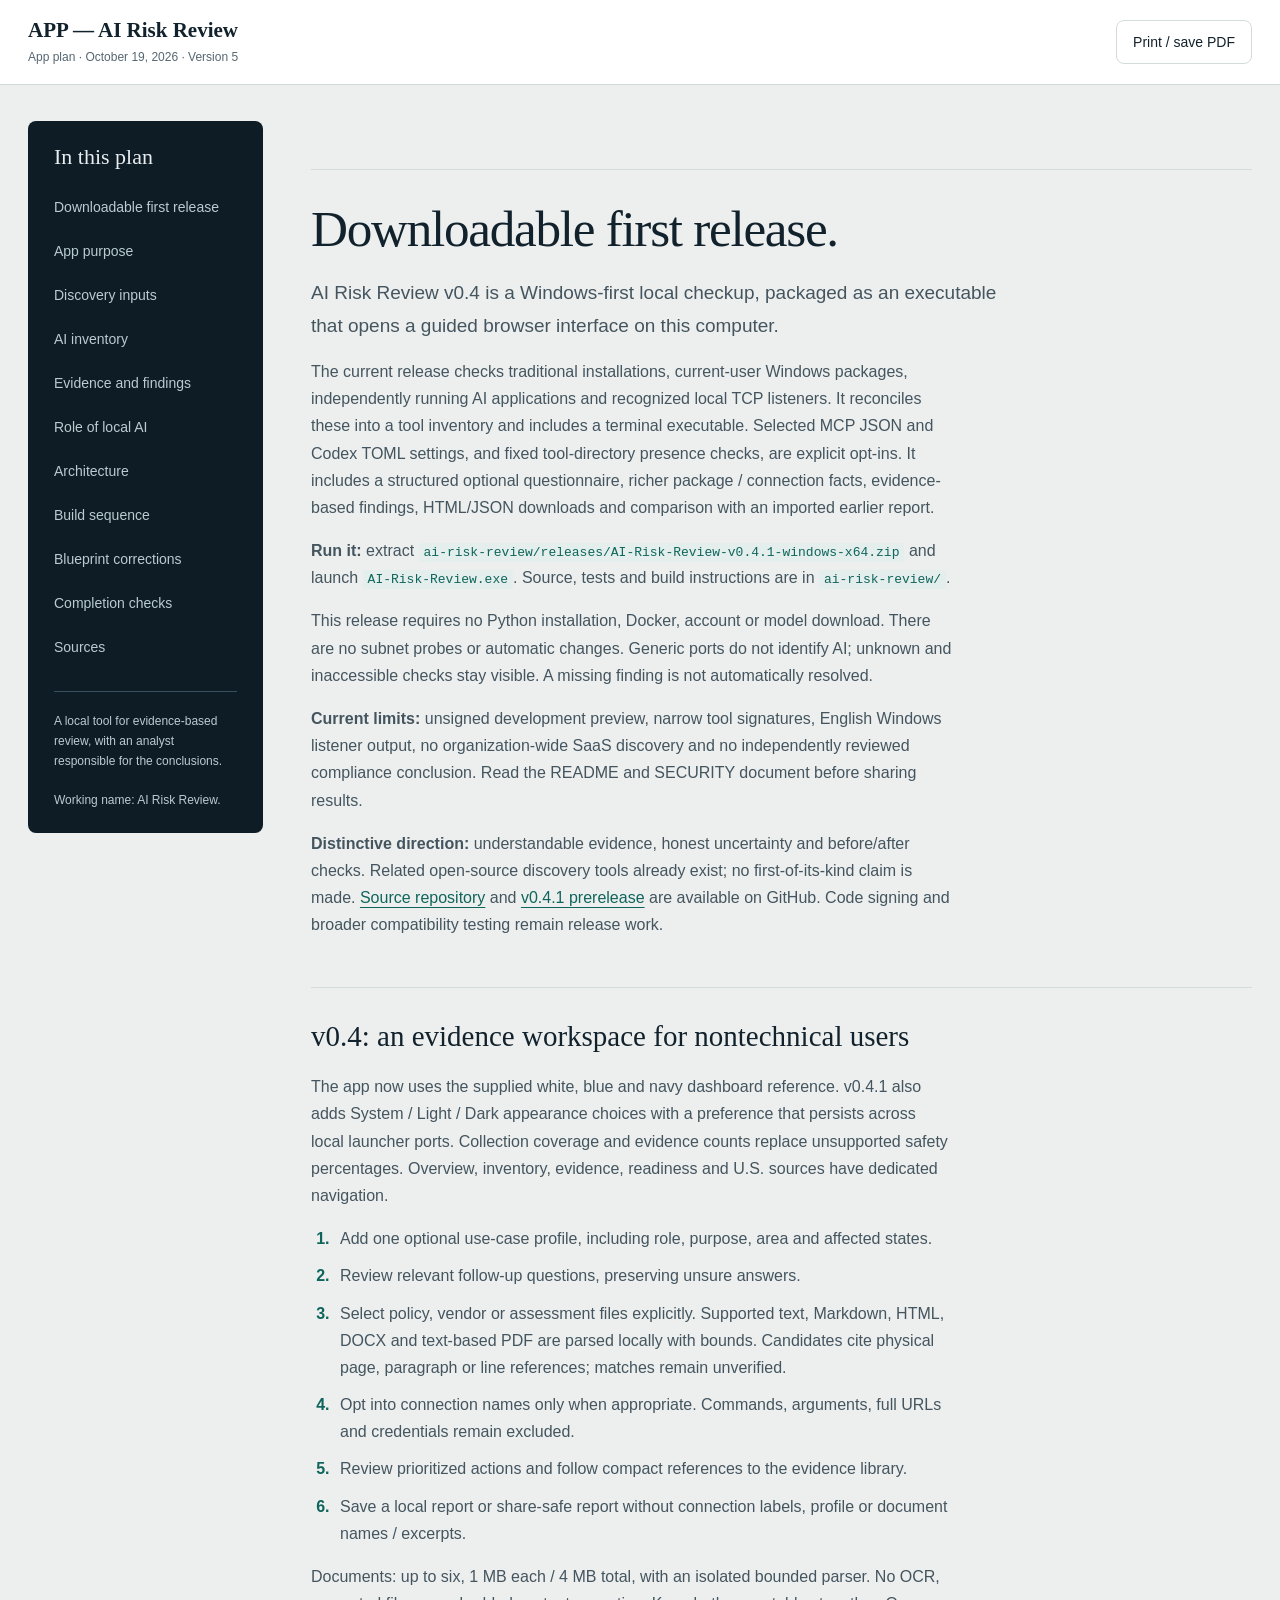
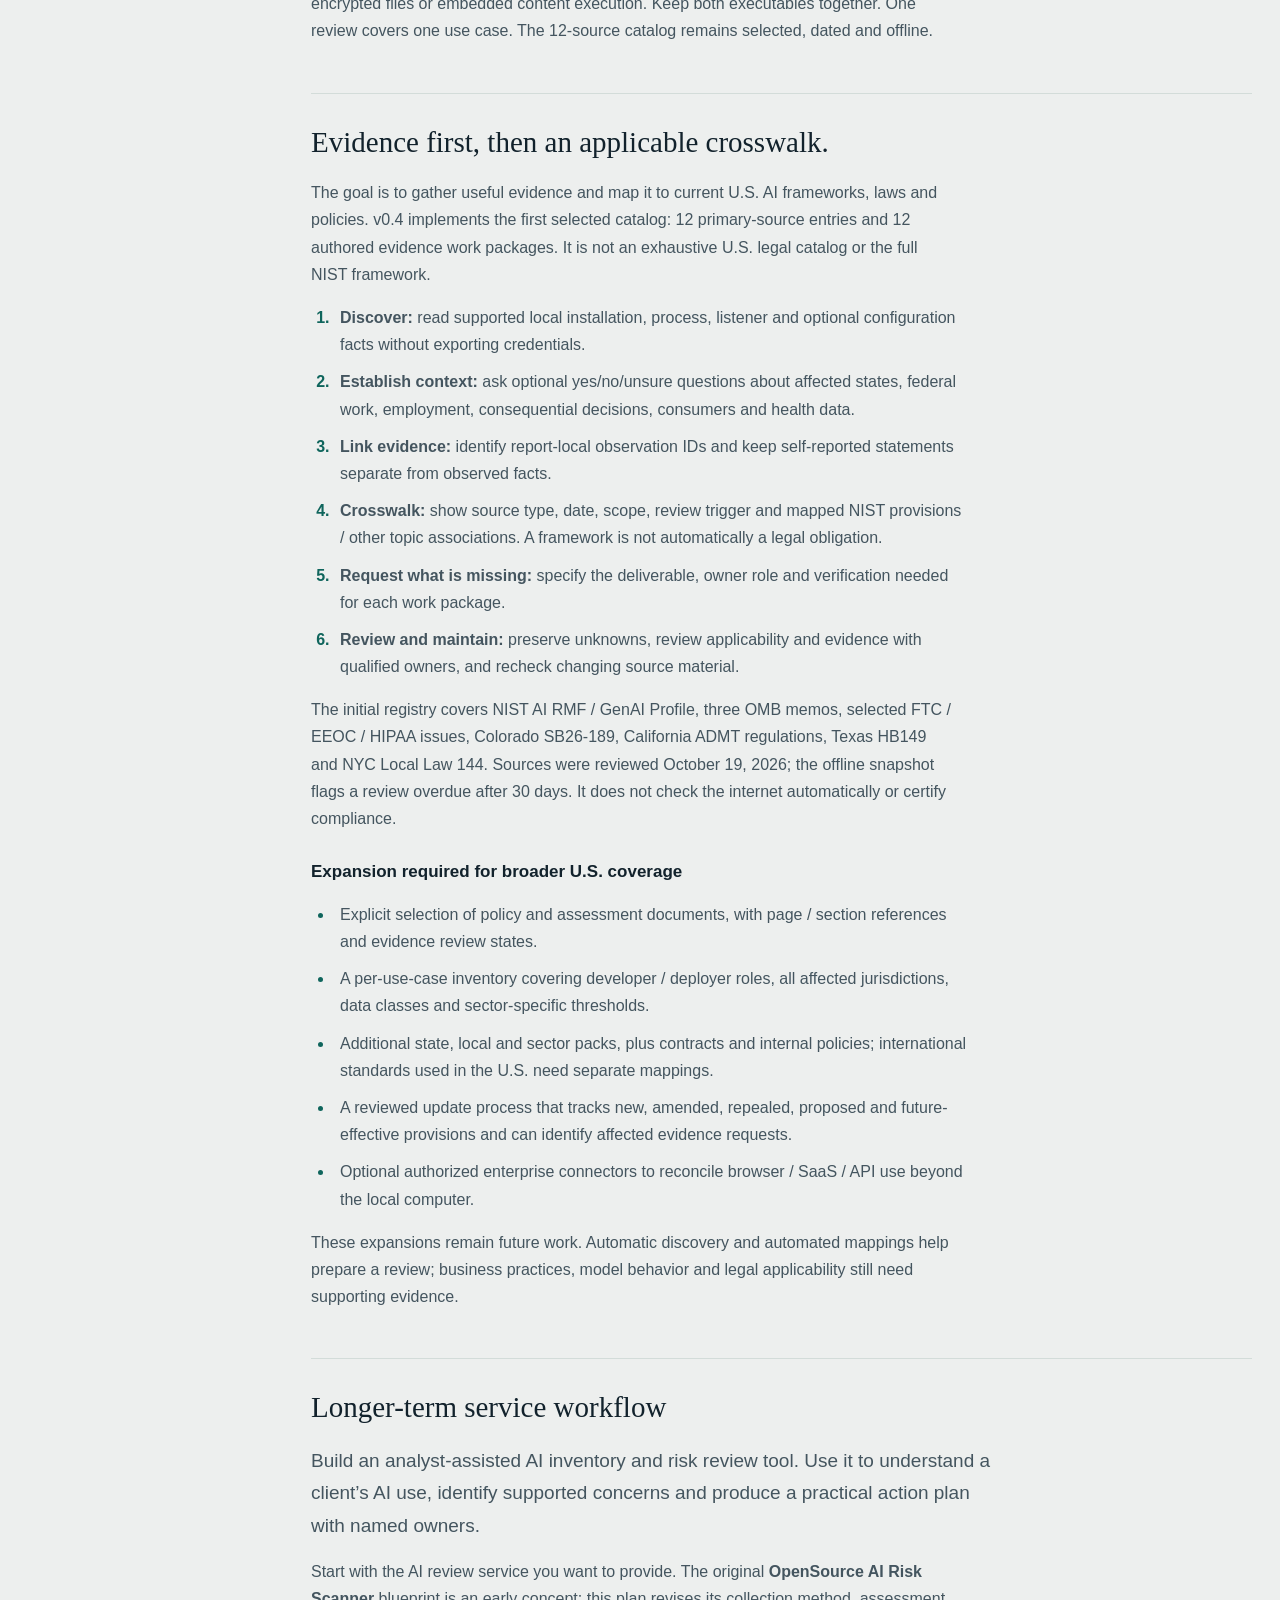
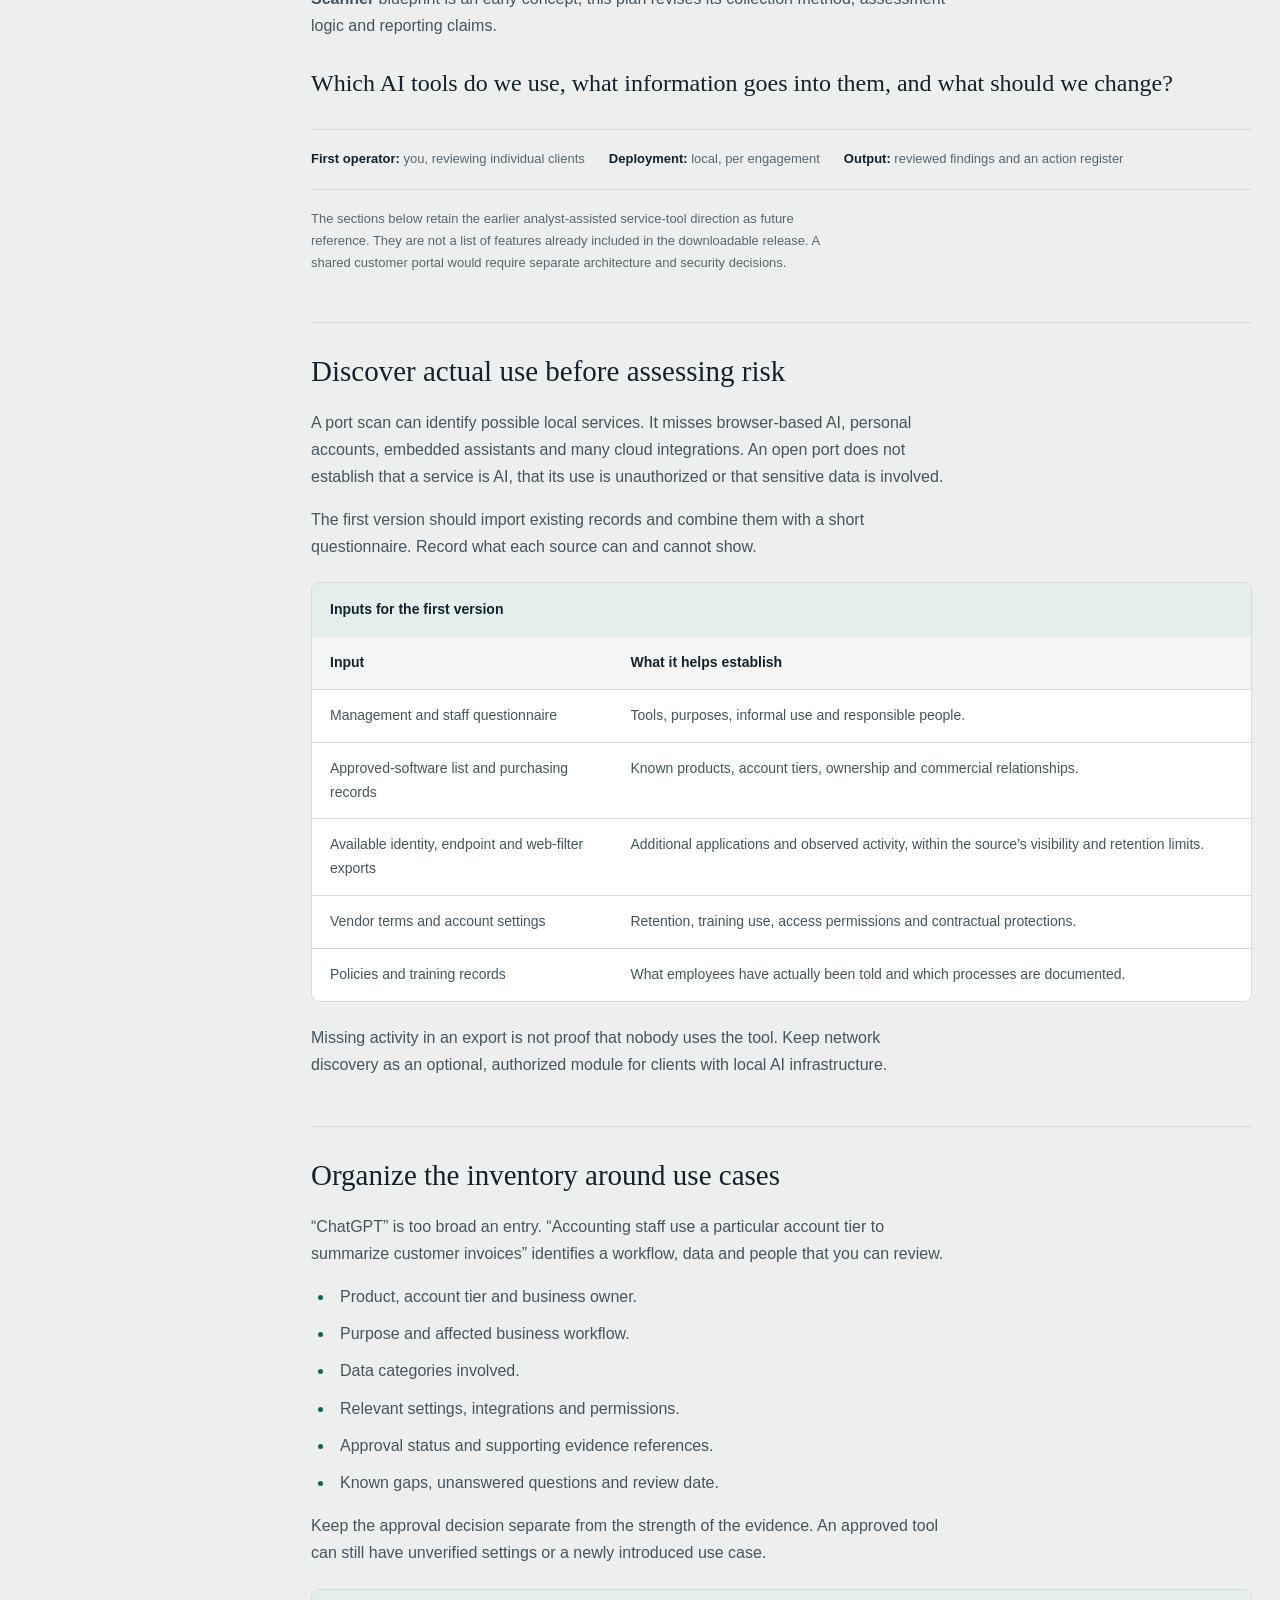
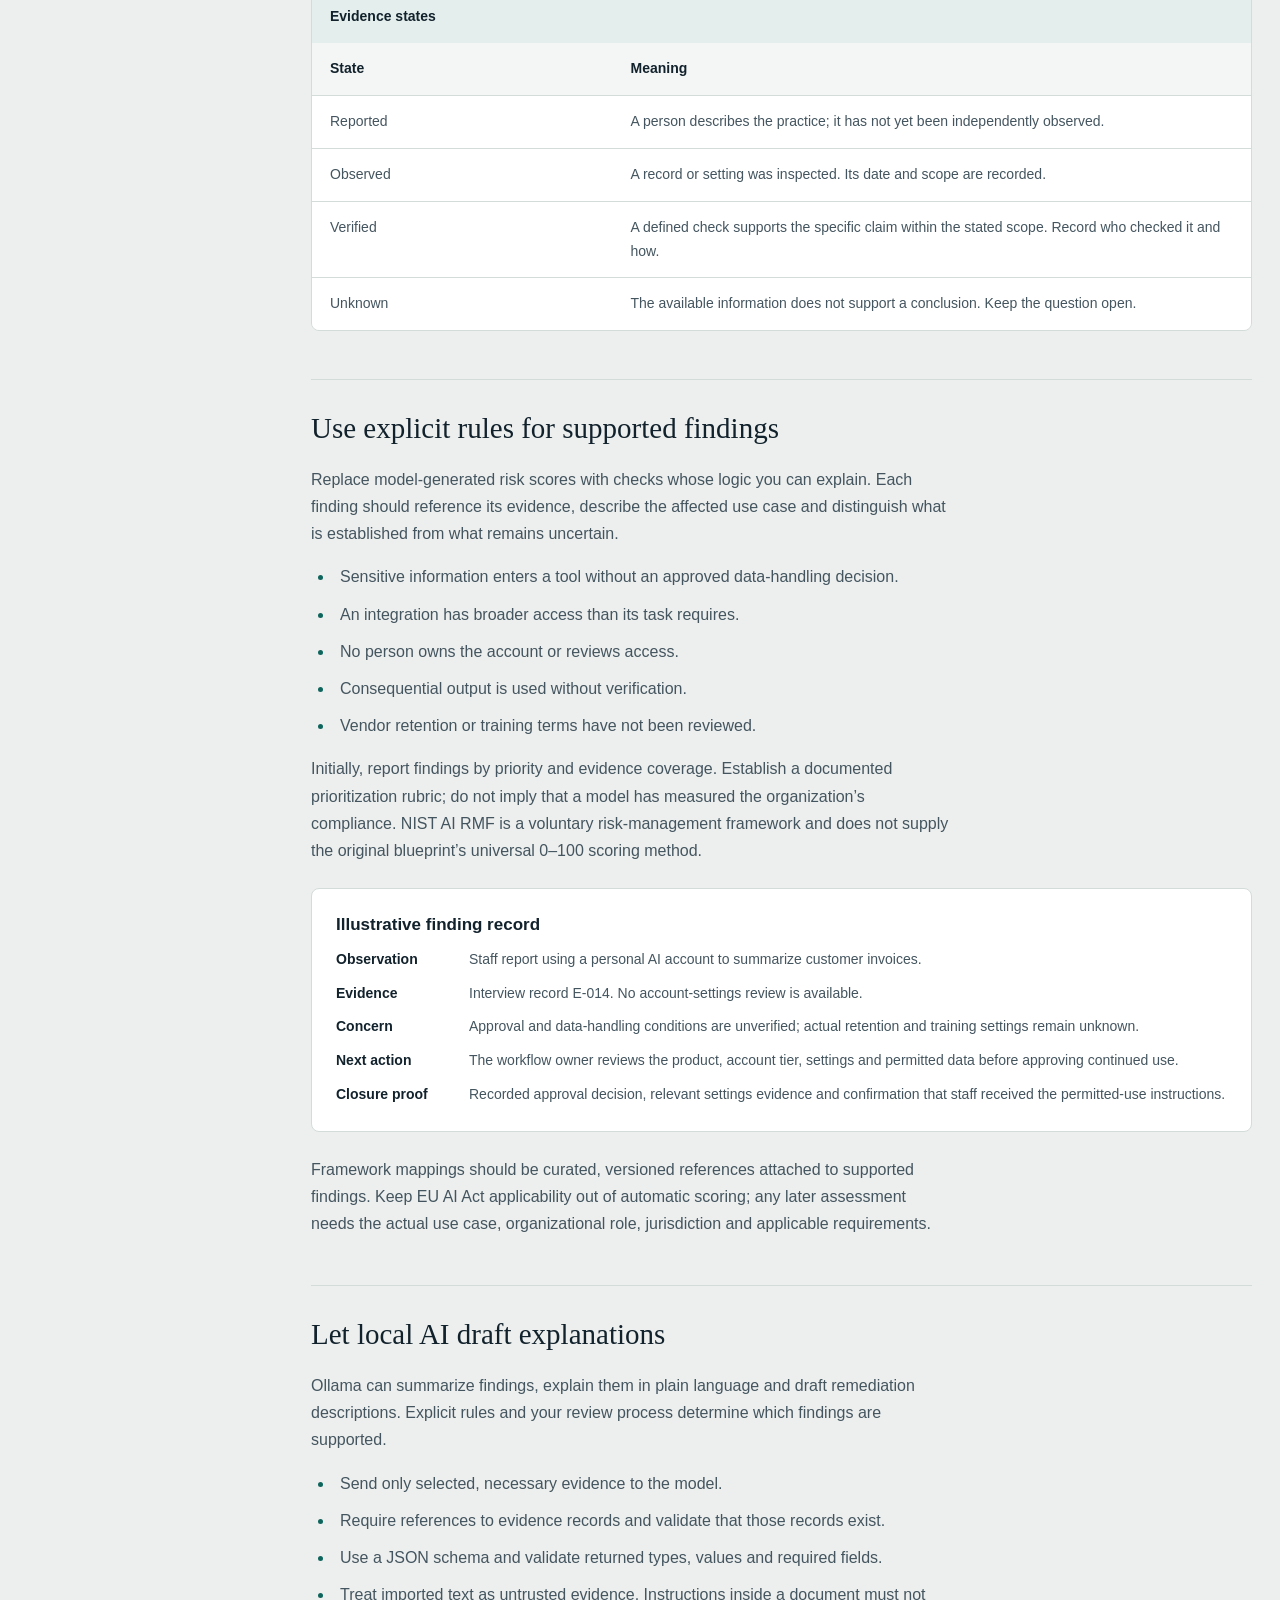
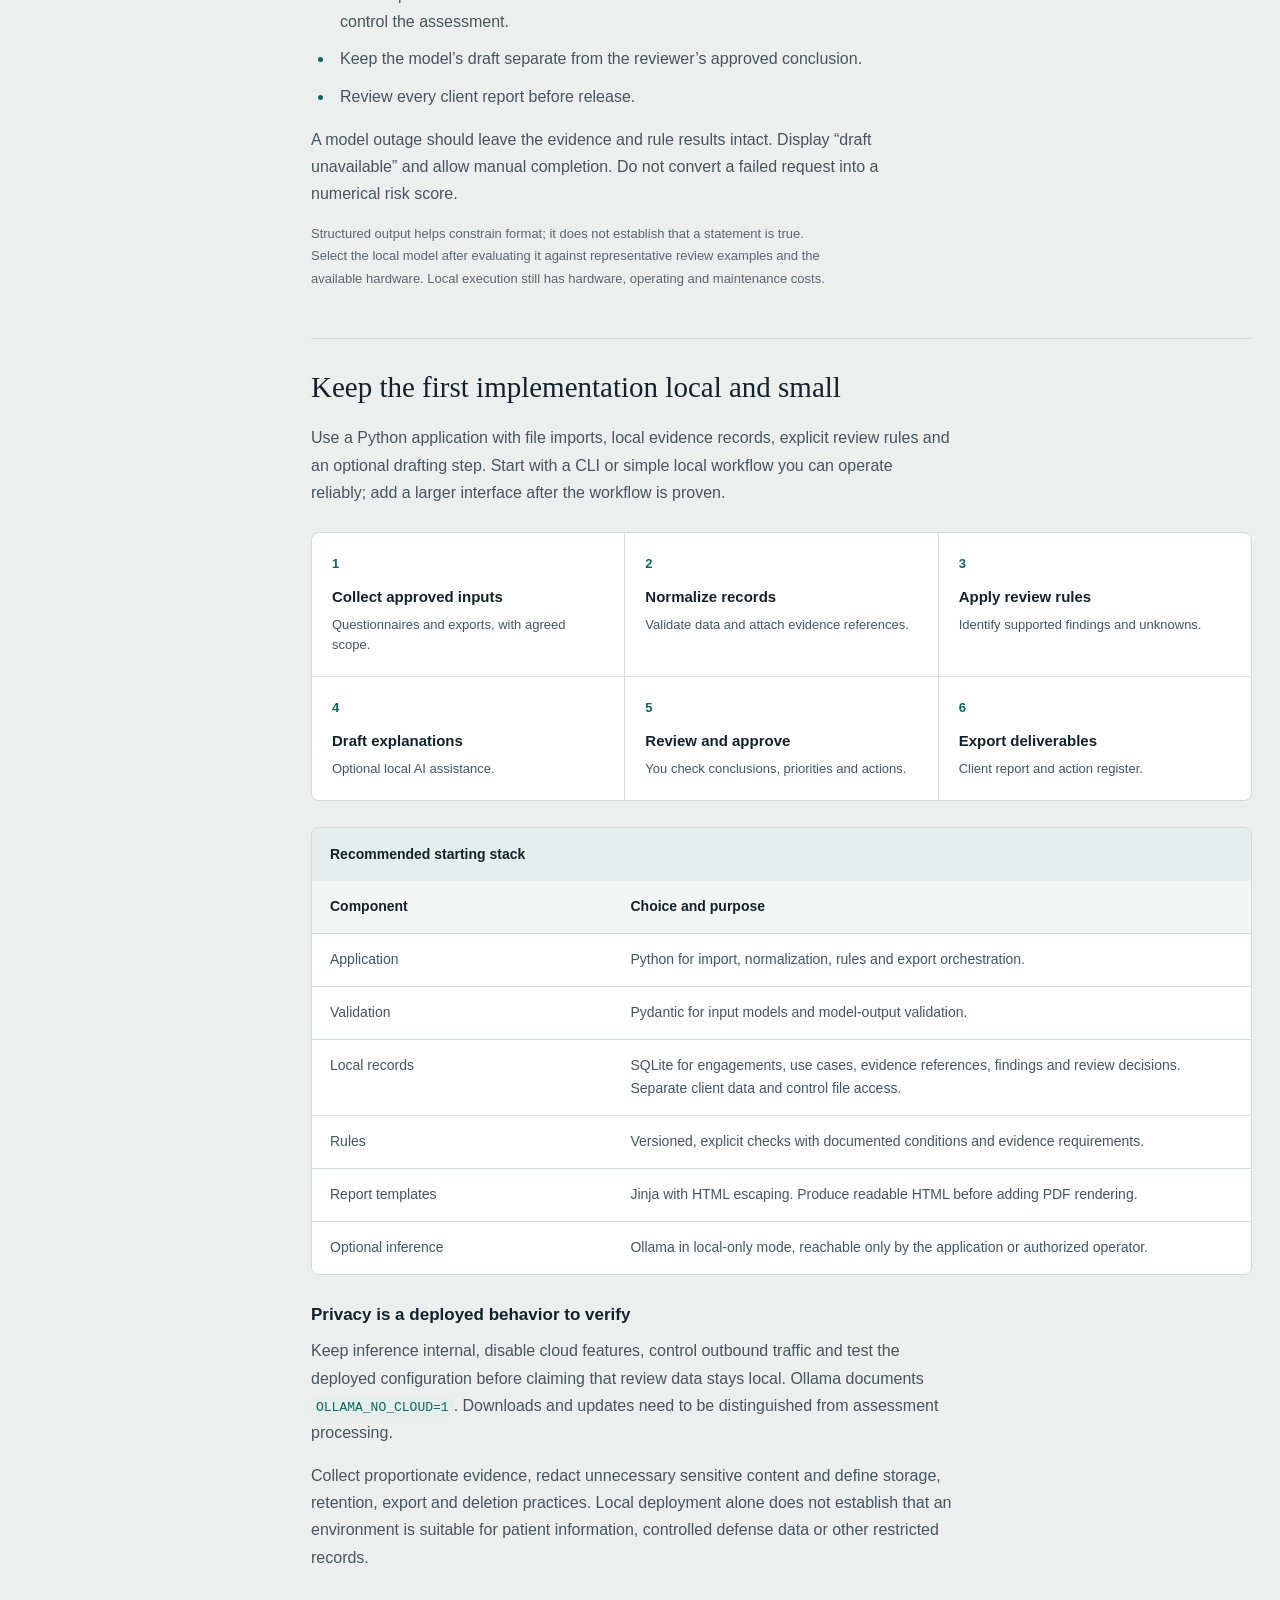
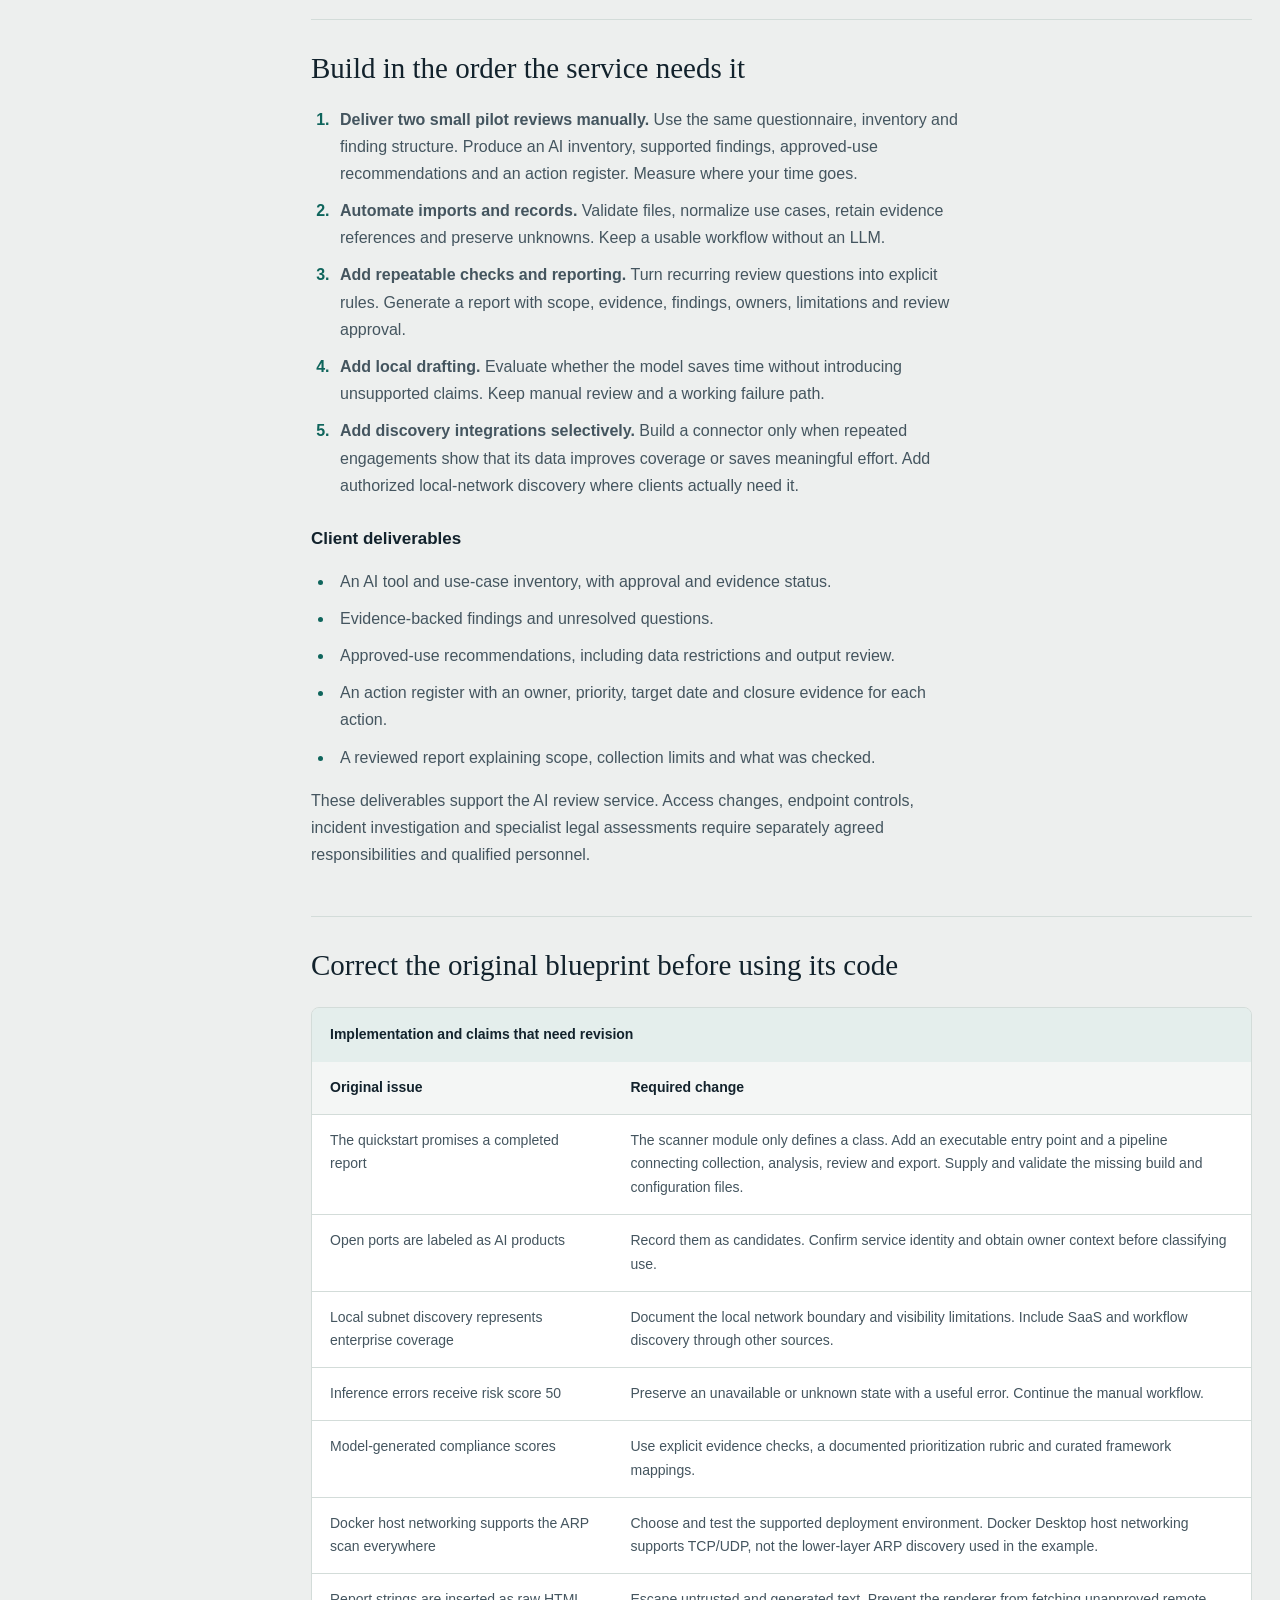
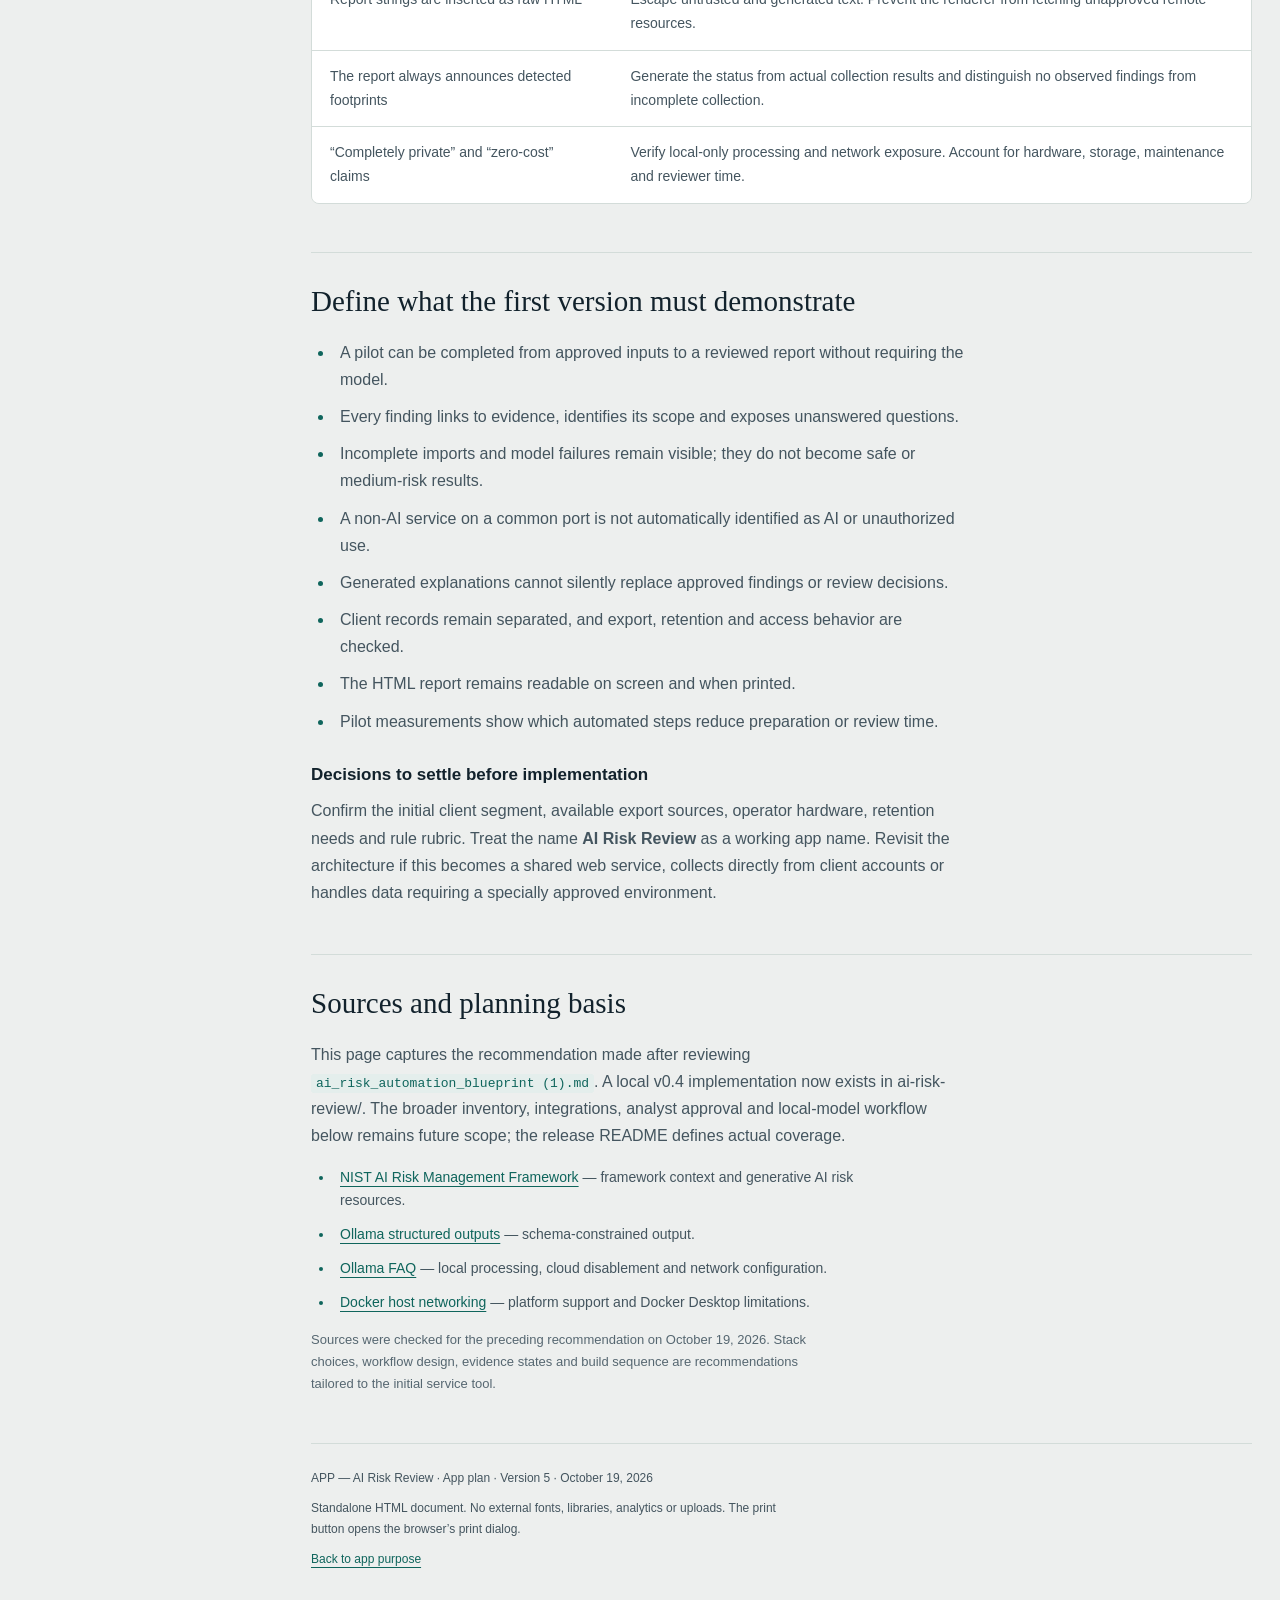
==== commit 9567d2ac: "Add persistent system, light and dark appearance modes" ====
--- a/docs/app-plan.html
+++ b/docs/app-plan.html
@@ -20,7 +20,7 @@
 <div class="layout">
 <aside class="side"><h2>In this plan</h2><nav aria-label="Plan sections"><a href="#downloadable">Downloadable first release</a><a href="#overview">App purpose</a><a href="#discovery">Discovery inputs</a><a href="#inventory">AI inventory</a><a href="#findings">Evidence and findings</a><a href="#model">Role of local AI</a><a href="#architecture">Architecture</a><a href="#delivery">Build sequence</a><a href="#corrections">Blueprint corrections</a><a href="#success">Completion checks</a><a href="#sources">Sources</a></nav><p>A local tool for evidence-based review, with an analyst responsible for the conclusions.<br><br>Working name: AI Risk Review.</p></aside>
 <main id="main">
-<section id="downloadable" class="section"><h1>Downloadable first release.</h1><p class="lead">AI Risk Review v0.4 is a Windows-first local checkup, packaged as an executable that opens a guided browser interface on this computer.</p><p>The current release checks traditional installations, current-user Windows packages, independently running AI applications and recognized local TCP listeners. It reconciles these into a tool inventory and includes a terminal executable. Selected MCP JSON and Codex TOML settings, and fixed tool-directory presence checks, are explicit opt-ins. It includes a structured optional questionnaire, richer package / connection facts, evidence-based findings, HTML/JSON downloads and comparison with an imported earlier report.</p><p><strong>Run it:</strong> extract <code>ai-risk-review/releases/AI-Risk-Review-v0.4.0-windows-x64.zip</code> and launch <code>AI-Risk-Review.exe</code>. Source, tests and build instructions are in <code>ai-risk-review/</code>.</p><p>This release requires no Python installation, Docker, account or model download. There are no subnet probes or automatic changes. Generic ports do not identify AI; unknown and inaccessible checks stay visible. A missing finding is not automatically resolved.</p><p><strong>Current limits:</strong> unsigned development preview, narrow tool signatures, English Windows listener output, no organization-wide SaaS discovery and no independently reviewed compliance conclusion. Read the README and SECURITY document before sharing results.</p><p><strong>Distinctive direction:</strong> understandable evidence, honest uncertainty and before/after checks. Related open-source discovery tools already exist; no first-of-its-kind claim is made. <a href="https://github.com/Sebastians007/ai-risk-review">Source repository</a> and <a href="https://github.com/Sebastians007/ai-risk-review/releases/tag/v0.4.0">v0.4.0 prerelease</a> are available on GitHub. Code signing and broader compatibility testing remain release work.</p></section><section class="section" id="evidence-workspace"><h2>v0.4: an evidence workspace for nontechnical users</h2><p>The app now uses the supplied white, blue and navy dashboard reference. Collection coverage and evidence counts replace unsupported safety percentages. Overview, inventory, evidence, readiness and U.S. sources have dedicated navigation.</p><ol><li>Add one optional use-case profile, including role, purpose, area and affected states.</li><li>Review relevant follow-up questions, preserving unsure answers.</li><li>Select policy, vendor or assessment files explicitly. Supported text, Markdown, HTML, DOCX and text-based PDF are parsed locally with bounds. Candidates cite physical page, paragraph or line references; matches remain unverified.</li><li>Opt into connection names only when appropriate. Commands, arguments, full URLs and credentials remain excluded.</li><li>Review prioritized actions and follow compact references to the evidence library.</li><li>Save a local report or share-safe report without connection labels, profile or document names / excerpts.</li></ol><p>Documents: up to six, 1 MB each / 4 MB total, with an isolated bounded parser. No OCR, encrypted files or embedded content execution. Keep both executables together. One review covers one use case. The 12-source catalog remains selected, dated and offline.</p></section><section class="section" id="evidence-crosswalk"><h2>Evidence first, then an applicable crosswalk.</h2><p>The goal is to gather useful evidence and map it to current U.S. AI frameworks, laws and policies. v0.4 implements the first selected catalog: 12 primary-source entries and 12 authored evidence work packages. It is not an exhaustive U.S. legal catalog or the full NIST framework.</p><ol><li><strong>Discover:</strong> read supported local installation, process, listener and optional configuration facts without exporting credentials.</li><li><strong>Establish context:</strong> ask optional yes/no/unsure questions about affected states, federal work, employment, consequential decisions, consumers and health data.</li><li><strong>Link evidence:</strong> identify report-local observation IDs and keep self-reported statements separate from observed facts.</li><li><strong>Crosswalk:</strong> show source type, date, scope, review trigger and mapped NIST provisions / other topic associations. A framework is not automatically a legal obligation.</li><li><strong>Request what is missing:</strong> specify the deliverable, owner role and verification needed for each work package.</li><li><strong>Review and maintain:</strong> preserve unknowns, review applicability and evidence with qualified owners, and recheck changing source material.</li></ol><p>The initial registry covers NIST AI RMF / GenAI Profile, three OMB memos, selected FTC / EEOC / HIPAA issues, Colorado SB26-189, California ADMT regulations, Texas HB149 and NYC Local Law 144. Sources were reviewed October 19, 2026; the offline snapshot flags a review overdue after 30 days. It does not check the internet automatically or certify compliance.</p><h3>Expansion required for broader U.S. coverage</h3><ul><li>Explicit selection of policy and assessment documents, with page / section references and evidence review states.</li><li>A per-use-case inventory covering developer / deployer roles, all affected jurisdictions, data classes and sector-specific thresholds.</li><li>Additional state, local and sector packs, plus contracts and internal policies; international standards used in the U.S. need separate mappings.</li><li>A reviewed update process that tracks new, amended, repealed, proposed and future-effective provisions and can identify affected evidence requests.</li><li>Optional authorized enterprise connectors to reconcile browser / SaaS / API use beyond the local computer.</li></ul><p>These expansions remain future work. Automatic discovery and automated mappings help prepare a review; business practices, model behavior and legal applicability still need supporting evidence.</p></section><section id="overview" class="section"><h2>Longer-term service workflow</h2><p class="lead">Build an analyst-assisted AI inventory and risk review tool. Use it to understand a client’s AI use, identify supported concerns and produce a practical action plan with named owners.</p><p>Start with the AI review service you want to provide. The original <strong>OpenSource AI Risk Scanner</strong> blueprint is an early concept; this plan revises its collection method, assessment logic and reporting claims.</p><p class="question">Which AI tools do we use, what information goes into them, and what should we change?</p><div class="meta"><span><strong>First operator:</strong> you, reviewing individual clients</span><span><strong>Deployment:</strong> local, per engagement</span><span><strong>Output:</strong> reviewed findings and an action register</span></div><p class="small" style="margin-top:18px">The sections below retain the earlier analyst-assisted service-tool direction as future reference. They are not a list of features already included in the downloadable release. A shared customer portal would require separate architecture and security decisions.</p></section>
+<section id="downloadable" class="section"><h1>Downloadable first release.</h1><p class="lead">AI Risk Review v0.4 is a Windows-first local checkup, packaged as an executable that opens a guided browser interface on this computer.</p><p>The current release checks traditional installations, current-user Windows packages, independently running AI applications and recognized local TCP listeners. It reconciles these into a tool inventory and includes a terminal executable. Selected MCP JSON and Codex TOML settings, and fixed tool-directory presence checks, are explicit opt-ins. It includes a structured optional questionnaire, richer package / connection facts, evidence-based findings, HTML/JSON downloads and comparison with an imported earlier report.</p><p><strong>Run it:</strong> extract <code>ai-risk-review/releases/AI-Risk-Review-v0.4.1-windows-x64.zip</code> and launch <code>AI-Risk-Review.exe</code>. Source, tests and build instructions are in <code>ai-risk-review/</code>.</p><p>This release requires no Python installation, Docker, account or model download. There are no subnet probes or automatic changes. Generic ports do not identify AI; unknown and inaccessible checks stay visible. A missing finding is not automatically resolved.</p><p><strong>Current limits:</strong> unsigned development preview, narrow tool signatures, English Windows listener output, no organization-wide SaaS discovery and no independently reviewed compliance conclusion. Read the README and SECURITY document before sharing results.</p><p><strong>Distinctive direction:</strong> understandable evidence, honest uncertainty and before/after checks. Related open-source discovery tools already exist; no first-of-its-kind claim is made. <a href="https://github.com/Sebastians007/ai-risk-review">Source repository</a> and <a href="https://github.com/Sebastians007/ai-risk-review/releases/tag/v0.4.1">v0.4.1 prerelease</a> are available on GitHub. Code signing and broader compatibility testing remain release work.</p></section><section class="section" id="evidence-workspace"><h2>v0.4: an evidence workspace for nontechnical users</h2><p>The app now uses the supplied white, blue and navy dashboard reference. v0.4.1 also adds System / Light / Dark appearance choices with a preference that persists across local launcher ports. Collection coverage and evidence counts replace unsupported safety percentages. Overview, inventory, evidence, readiness and U.S. sources have dedicated navigation.</p><ol><li>Add one optional use-case profile, including role, purpose, area and affected states.</li><li>Review relevant follow-up questions, preserving unsure answers.</li><li>Select policy, vendor or assessment files explicitly. Supported text, Markdown, HTML, DOCX and text-based PDF are parsed locally with bounds. Candidates cite physical page, paragraph or line references; matches remain unverified.</li><li>Opt into connection names only when appropriate. Commands, arguments, full URLs and credentials remain excluded.</li><li>Review prioritized actions and follow compact references to the evidence library.</li><li>Save a local report or share-safe report without connection labels, profile or document names / excerpts.</li></ol><p>Documents: up to six, 1 MB each / 4 MB total, with an isolated bounded parser. No OCR, encrypted files or embedded content execution. Keep both executables together. One review covers one use case. The 12-source catalog remains selected, dated and offline.</p></section><section class="section" id="evidence-crosswalk"><h2>Evidence first, then an applicable crosswalk.</h2><p>The goal is to gather useful evidence and map it to current U.S. AI frameworks, laws and policies. v0.4 implements the first selected catalog: 12 primary-source entries and 12 authored evidence work packages. It is not an exhaustive U.S. legal catalog or the full NIST framework.</p><ol><li><strong>Discover:</strong> read supported local installation, process, listener and optional configuration facts without exporting credentials.</li><li><strong>Establish context:</strong> ask optional yes/no/unsure questions about affected states, federal work, employment, consequential decisions, consumers and health data.</li><li><strong>Link evidence:</strong> identify report-local observation IDs and keep self-reported statements separate from observed facts.</li><li><strong>Crosswalk:</strong> show source type, date, scope, review trigger and mapped NIST provisions / other topic associations. A framework is not automatically a legal obligation.</li><li><strong>Request what is missing:</strong> specify the deliverable, owner role and verification needed for each work package.</li><li><strong>Review and maintain:</strong> preserve unknowns, review applicability and evidence with qualified owners, and recheck changing source material.</li></ol><p>The initial registry covers NIST AI RMF / GenAI Profile, three OMB memos, selected FTC / EEOC / HIPAA issues, Colorado SB26-189, California ADMT regulations, Texas HB149 and NYC Local Law 144. Sources were reviewed October 19, 2026; the offline snapshot flags a review overdue after 30 days. It does not check the internet automatically or certify compliance.</p><h3>Expansion required for broader U.S. coverage</h3><ul><li>Explicit selection of policy and assessment documents, with page / section references and evidence review states.</li><li>A per-use-case inventory covering developer / deployer roles, all affected jurisdictions, data classes and sector-specific thresholds.</li><li>Additional state, local and sector packs, plus contracts and internal policies; international standards used in the U.S. need separate mappings.</li><li>A reviewed update process that tracks new, amended, repealed, proposed and future-effective provisions and can identify affected evidence requests.</li><li>Optional authorized enterprise connectors to reconcile browser / SaaS / API use beyond the local computer.</li></ul><p>These expansions remain future work. Automatic discovery and automated mappings help prepare a review; business practices, model behavior and legal applicability still need supporting evidence.</p></section><section id="overview" class="section"><h2>Longer-term service workflow</h2><p class="lead">Build an analyst-assisted AI inventory and risk review tool. Use it to understand a client’s AI use, identify supported concerns and produce a practical action plan with named owners.</p><p>Start with the AI review service you want to provide. The original <strong>OpenSource AI Risk Scanner</strong> blueprint is an early concept; this plan revises its collection method, assessment logic and reporting claims.</p><p class="question">Which AI tools do we use, what information goes into them, and what should we change?</p><div class="meta"><span><strong>First operator:</strong> you, reviewing individual clients</span><span><strong>Deployment:</strong> local, per engagement</span><span><strong>Output:</strong> reviewed findings and an action register</span></div><p class="small" style="margin-top:18px">The sections below retain the earlier analyst-assisted service-tool direction as future reference. They are not a list of features already included in the downloadable release. A shared customer portal would require separate architecture and security decisions.</p></section>
 
 <section class="section" id="discovery"><h2>Discover actual use before assessing risk</h2><p>A port scan can identify possible local services. It misses browser-based AI, personal accounts, embedded assistants and many cloud integrations. An open port does not establish that a service is AI, that its use is unauthorized or that sensitive data is involved.</p><p>The first version should import existing records and combine them with a short questionnaire. Record what each source can and cannot show.</p><div class="table-wrap"><table><caption>Inputs for the first version</caption><thead><tr><th scope="col">Input</th><th scope="col">What it helps establish</th></tr></thead><tbody><tr><td>Management and staff questionnaire</td><td>Tools, purposes, informal use and responsible people.</td></tr><tr><td>Approved-software list and purchasing records</td><td>Known products, account tiers, ownership and commercial relationships.</td></tr><tr><td>Available identity, endpoint and web-filter exports</td><td>Additional applications and observed activity, within the source’s visibility and retention limits.</td></tr><tr><td>Vendor terms and account settings</td><td>Retention, training use, access permissions and contractual protections.</td></tr><tr><td>Policies and training records</td><td>What employees have actually been told and which processes are documented.</td></tr></tbody></table></div><p>Missing activity in an export is not proof that nobody uses the tool. Keep network discovery as an optional, authorized module for clients with local AI infrastructure.</p></section>
 
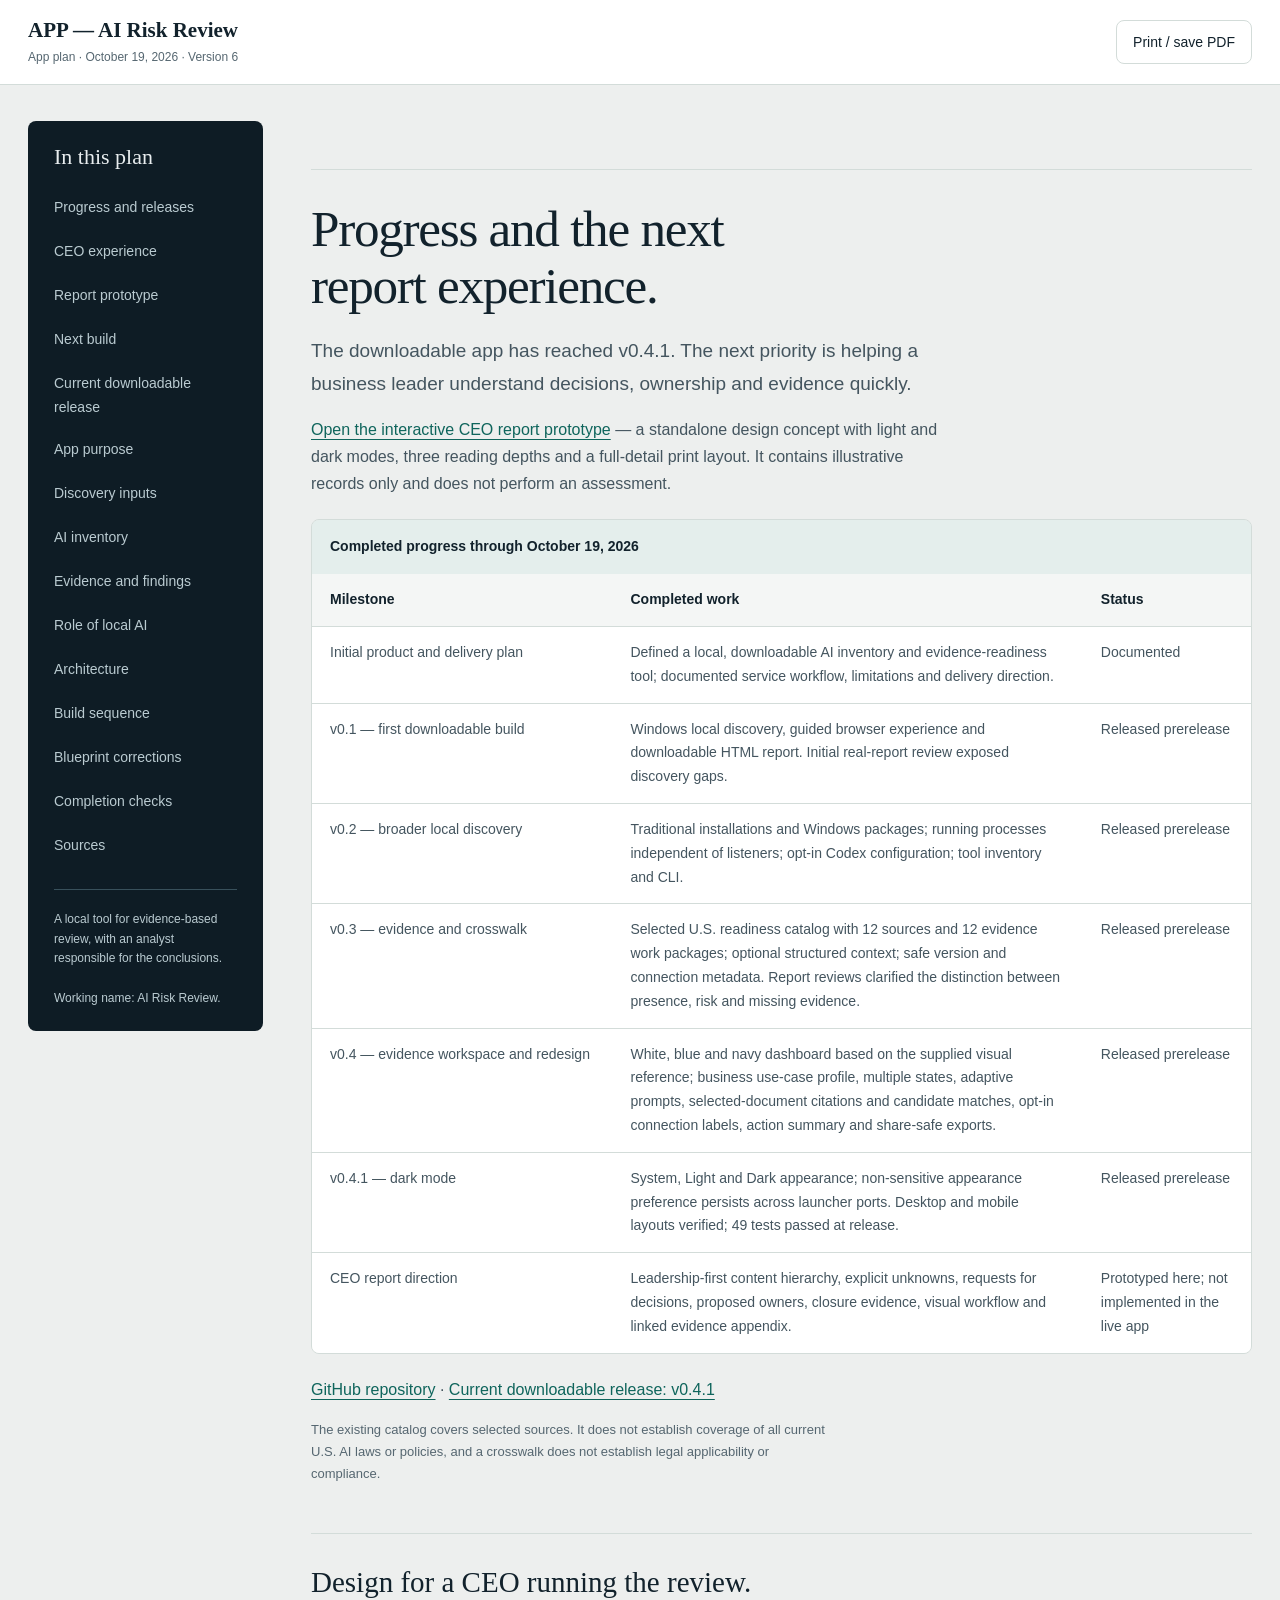
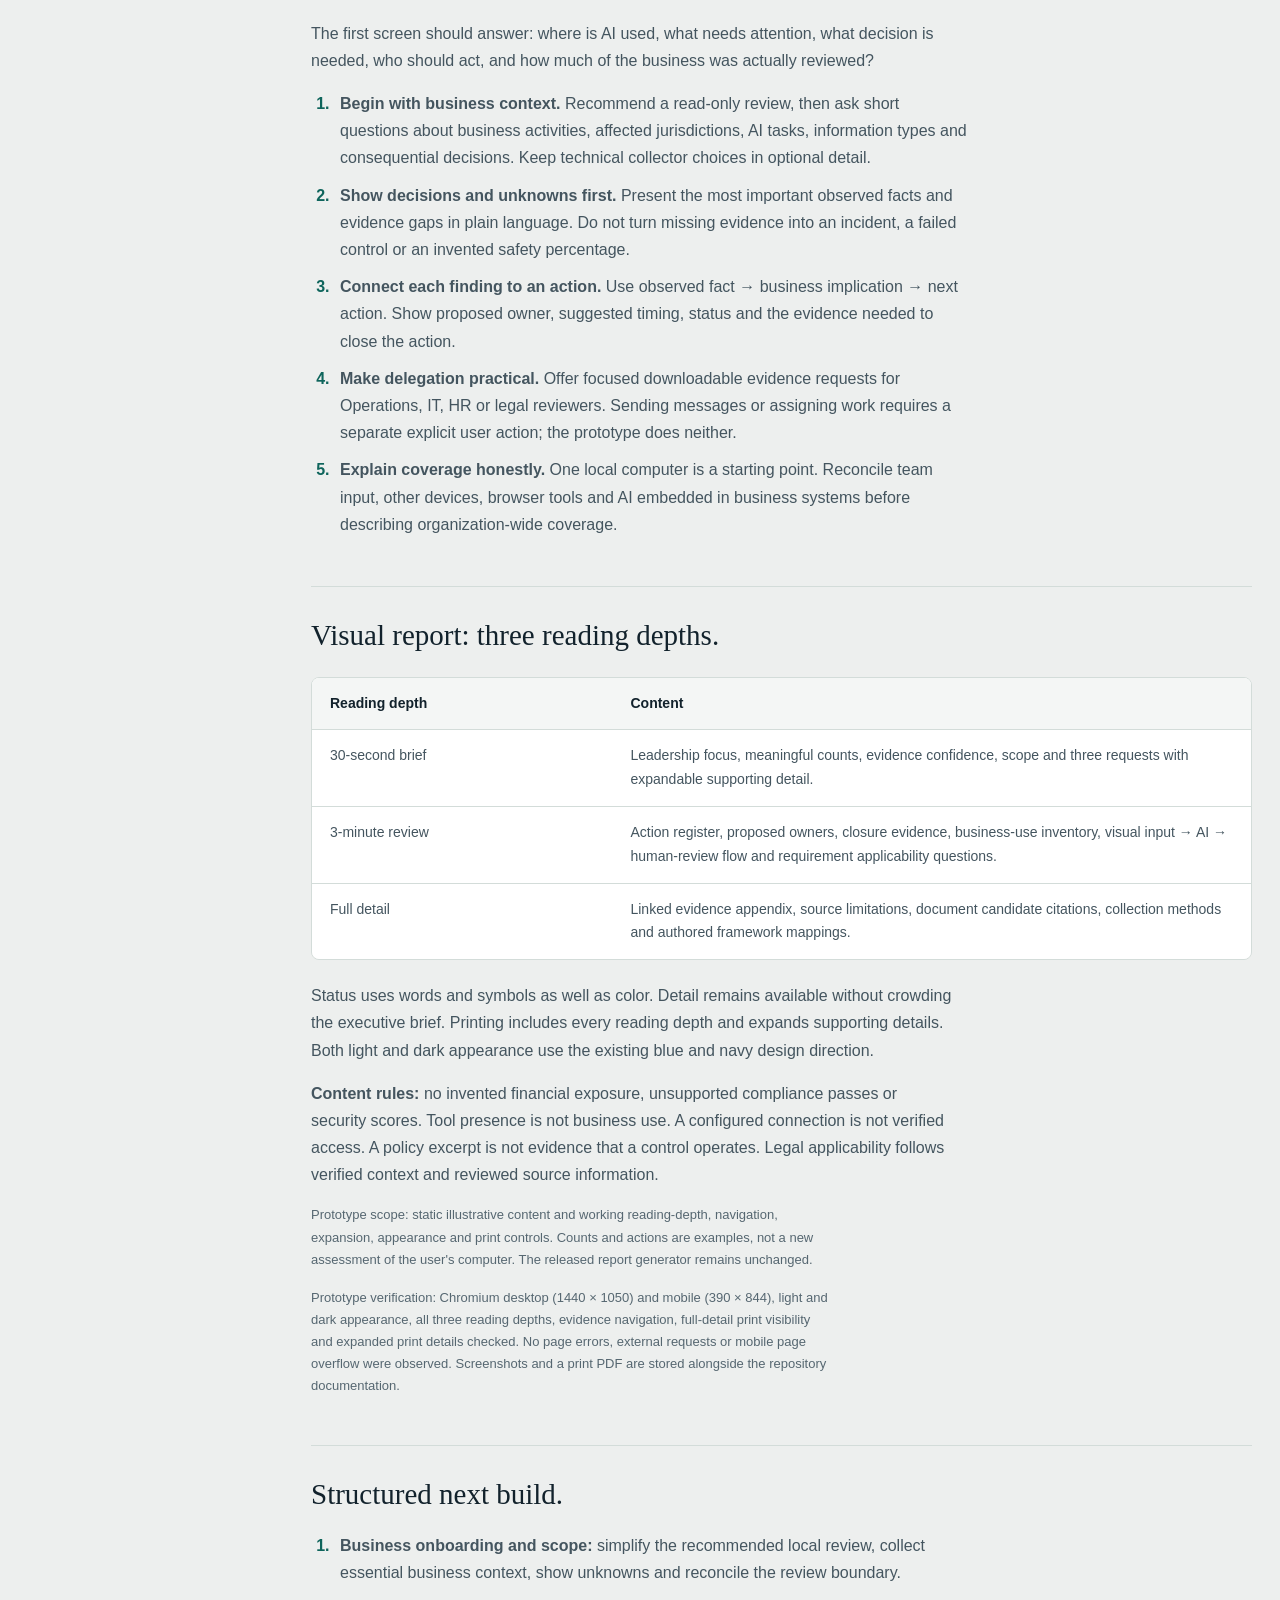
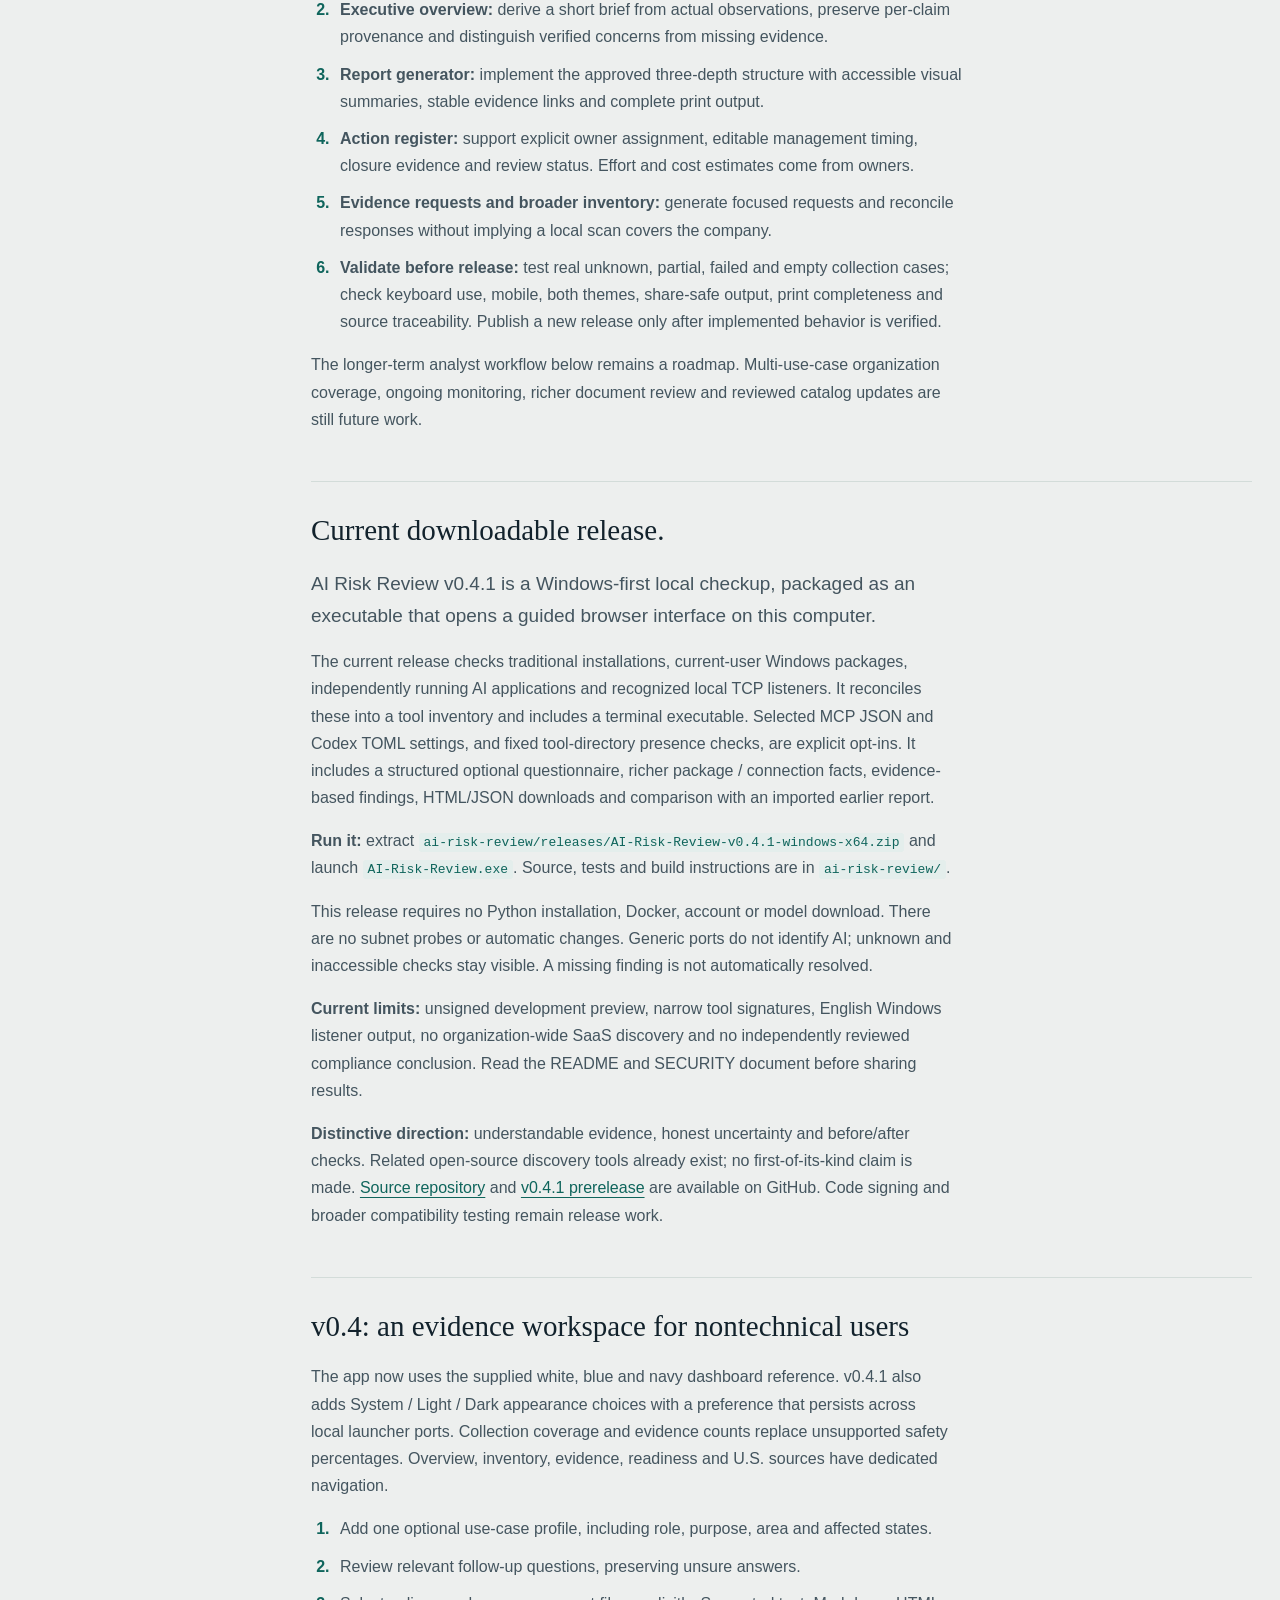
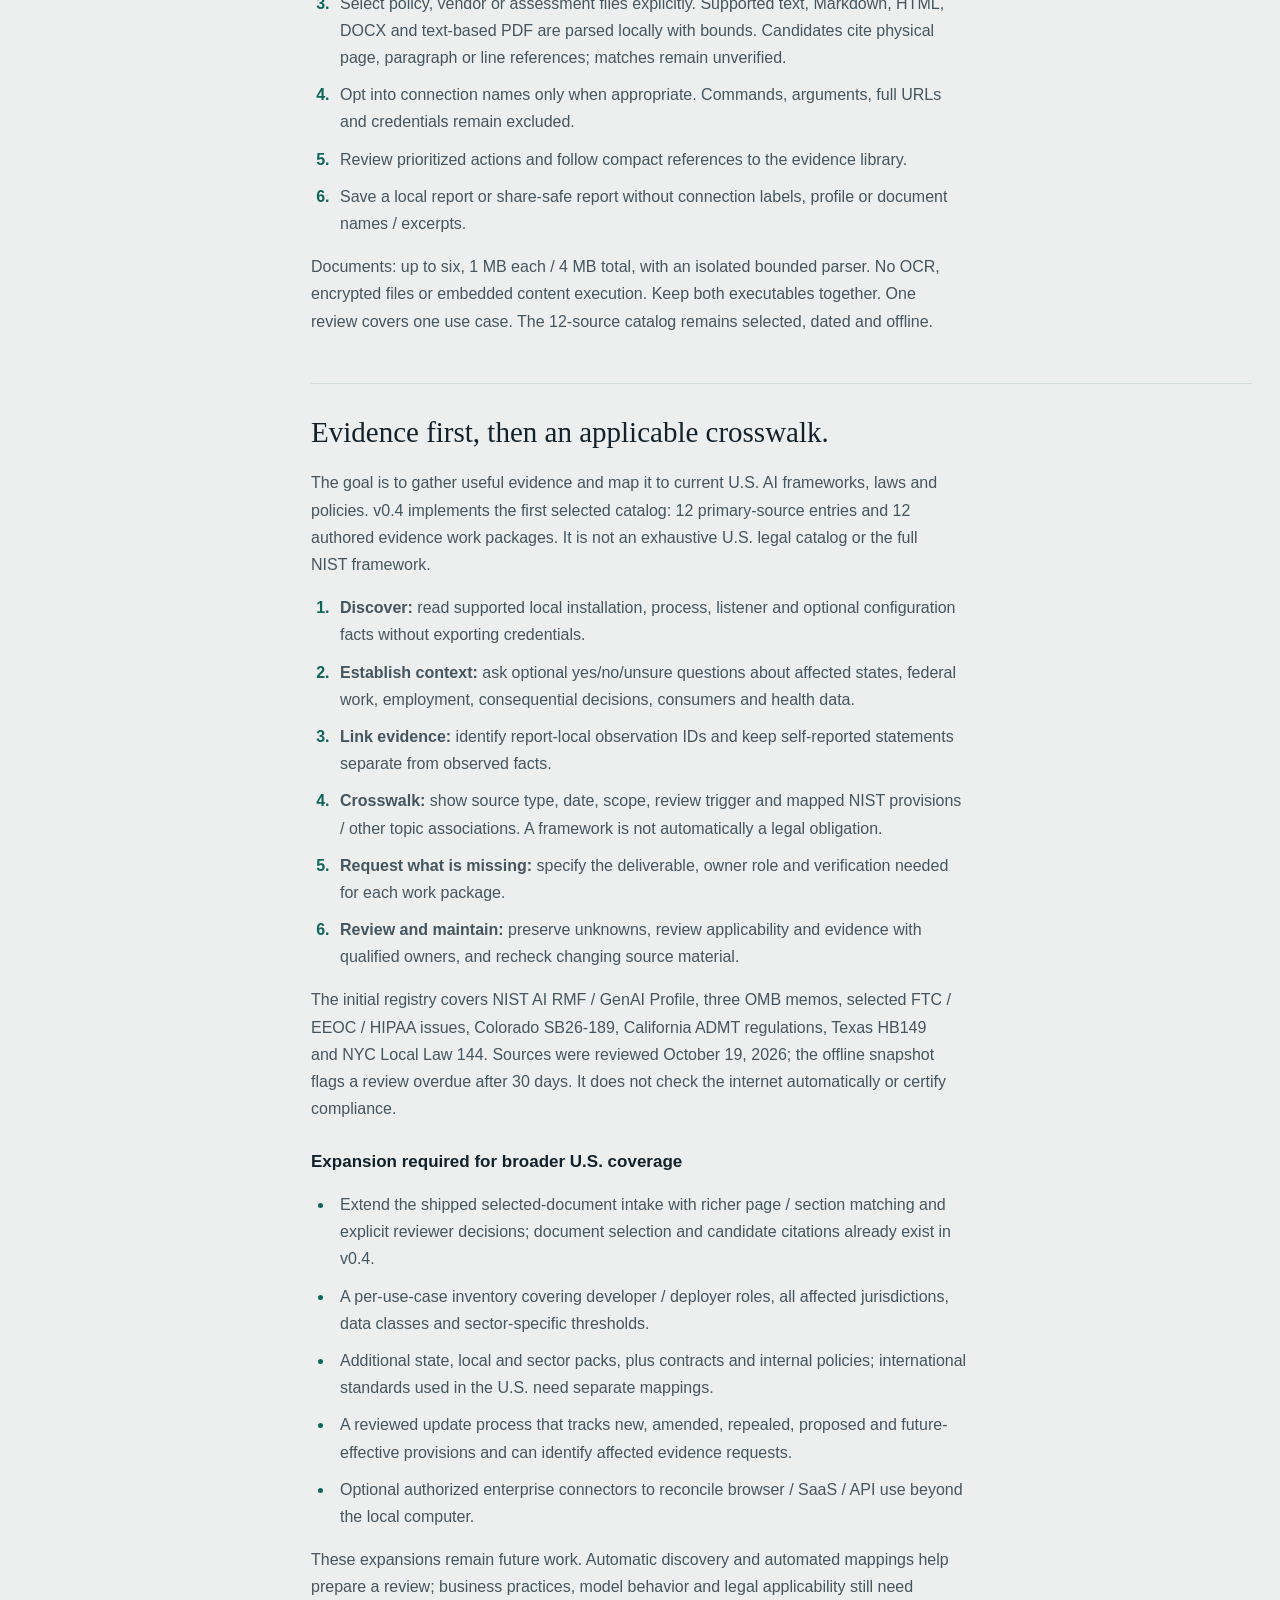
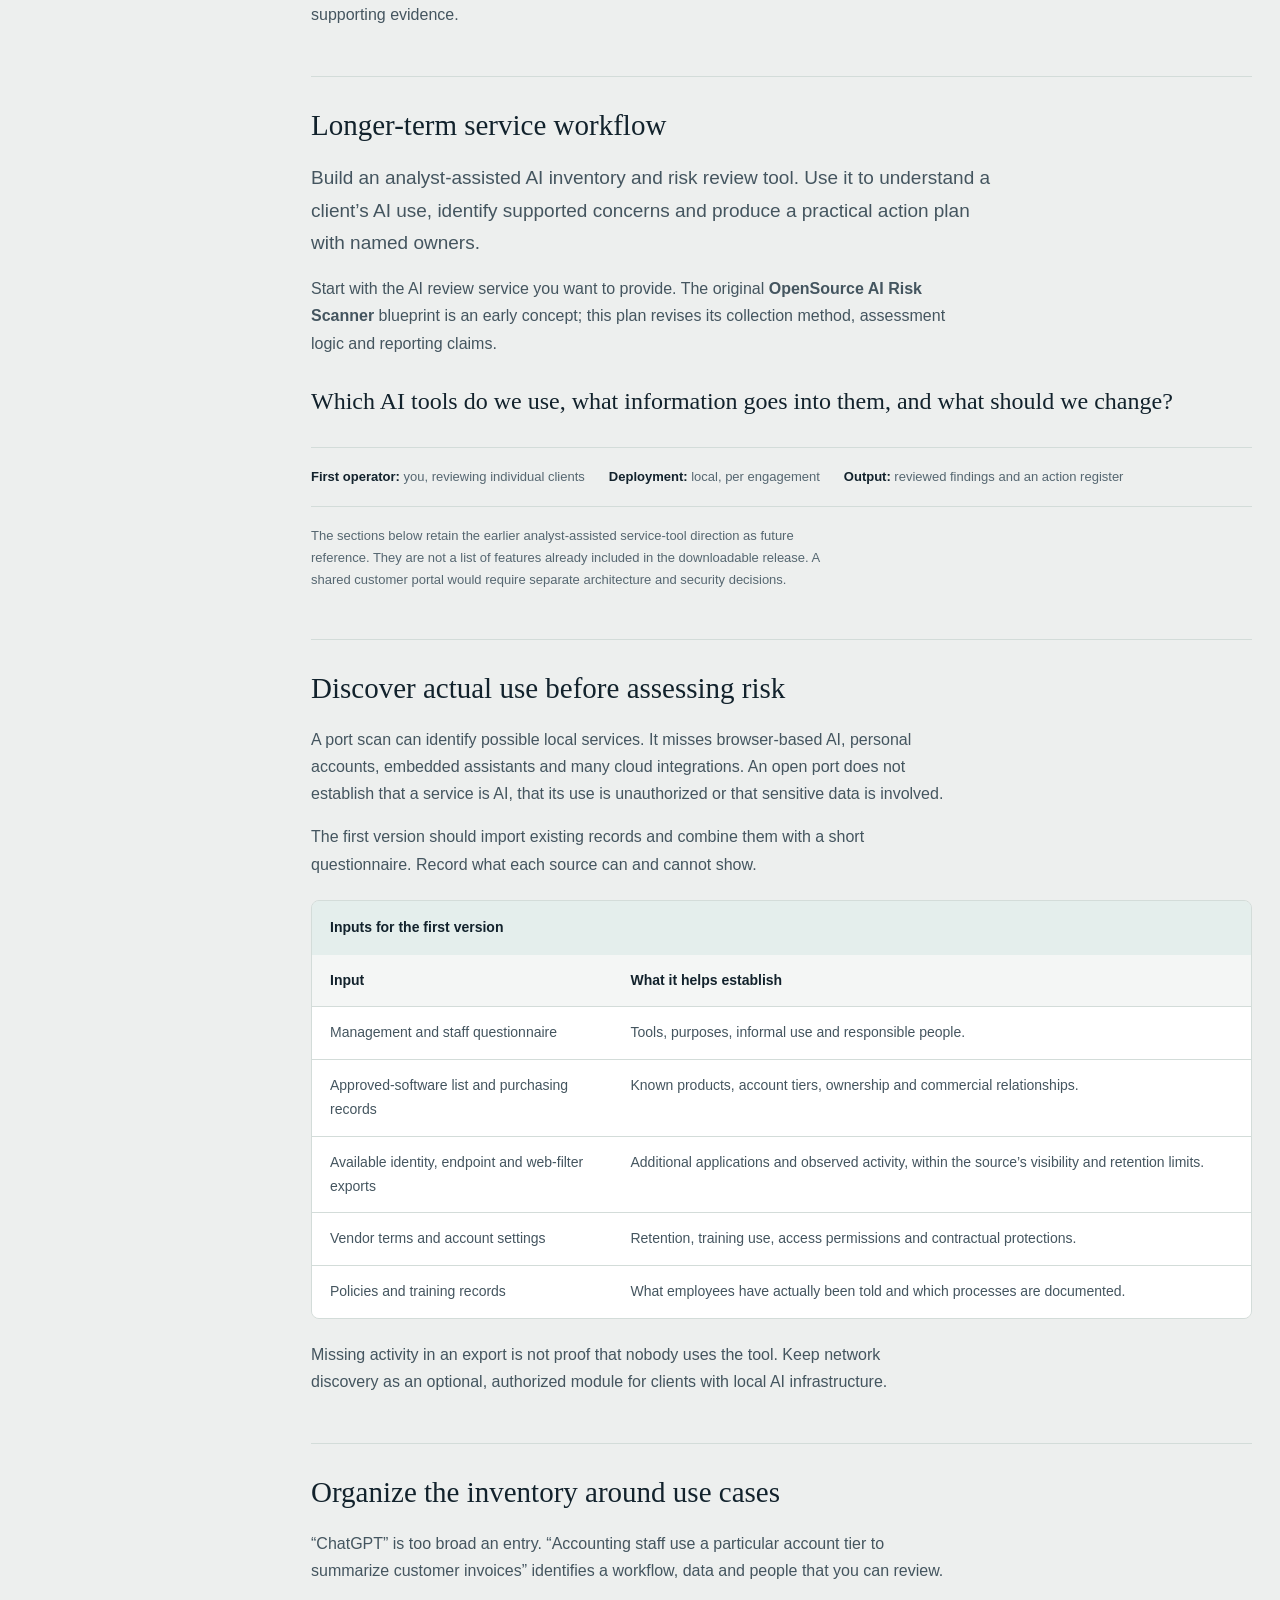
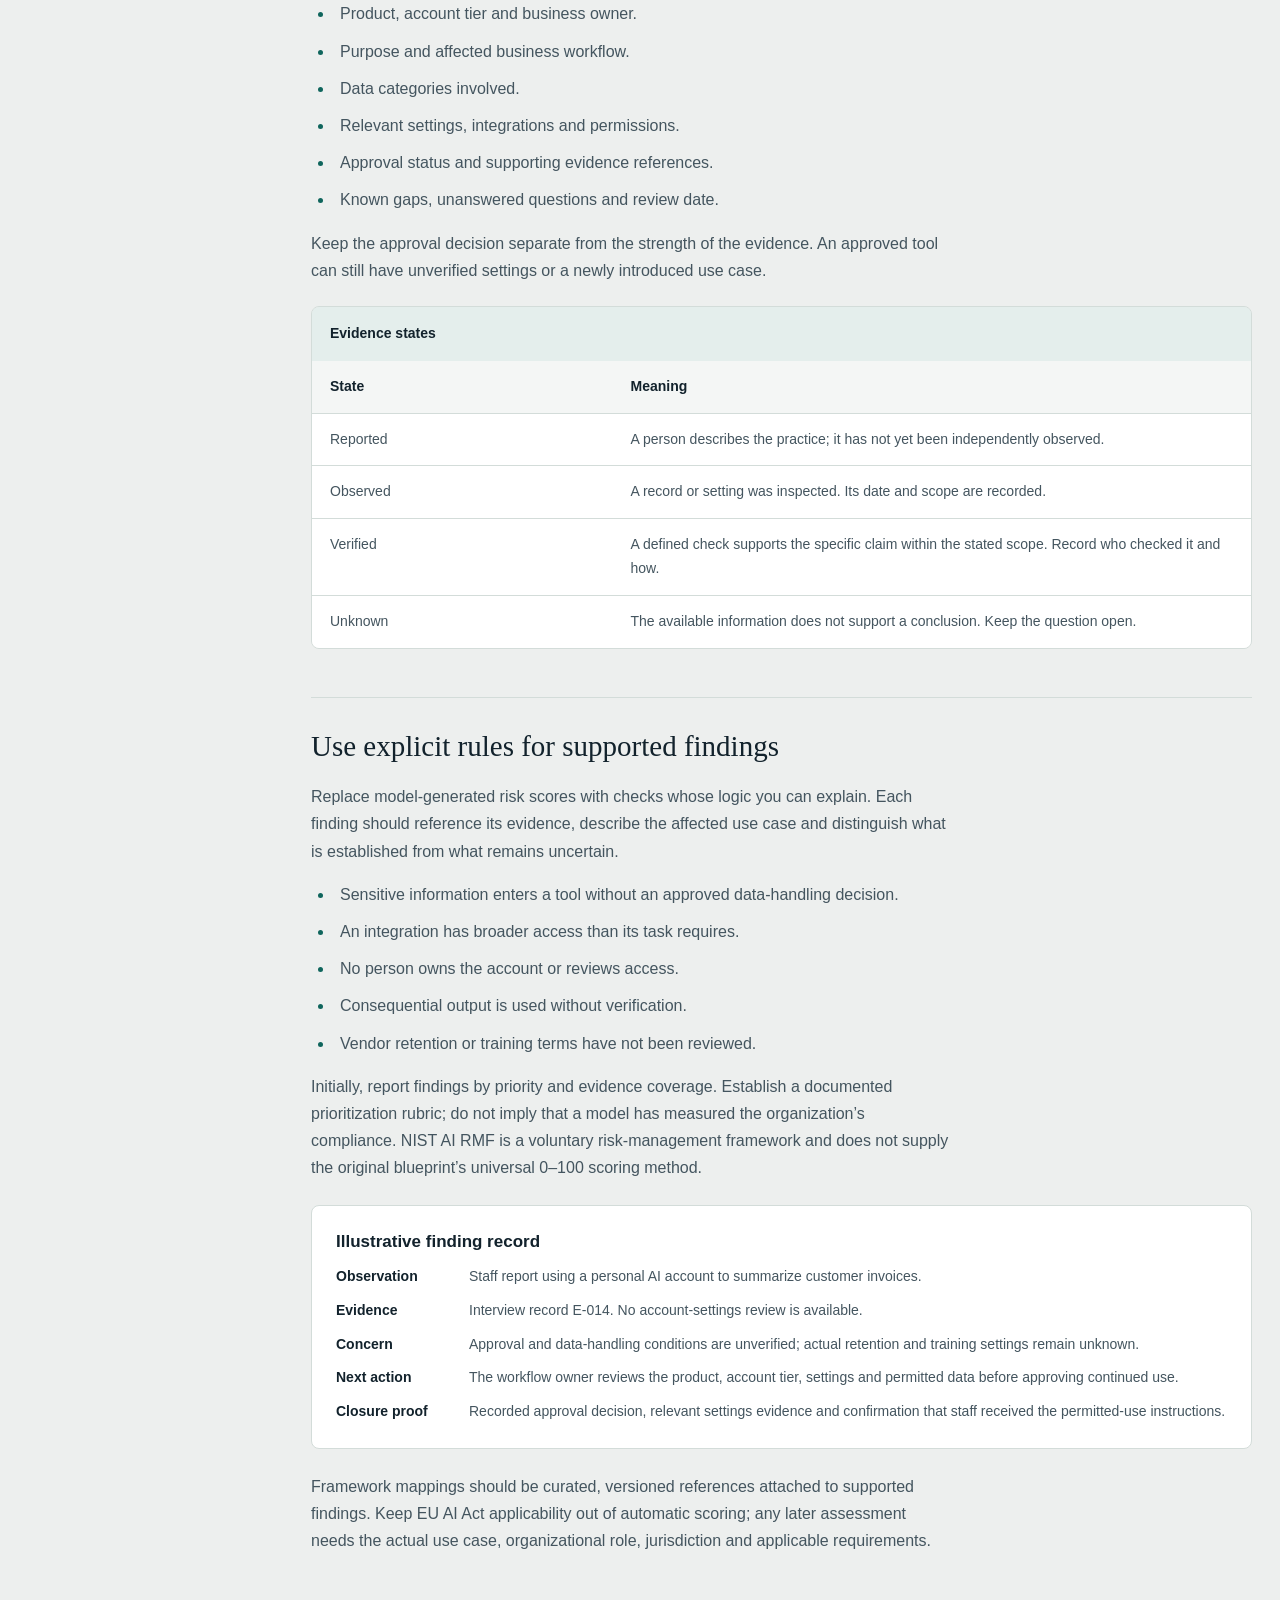
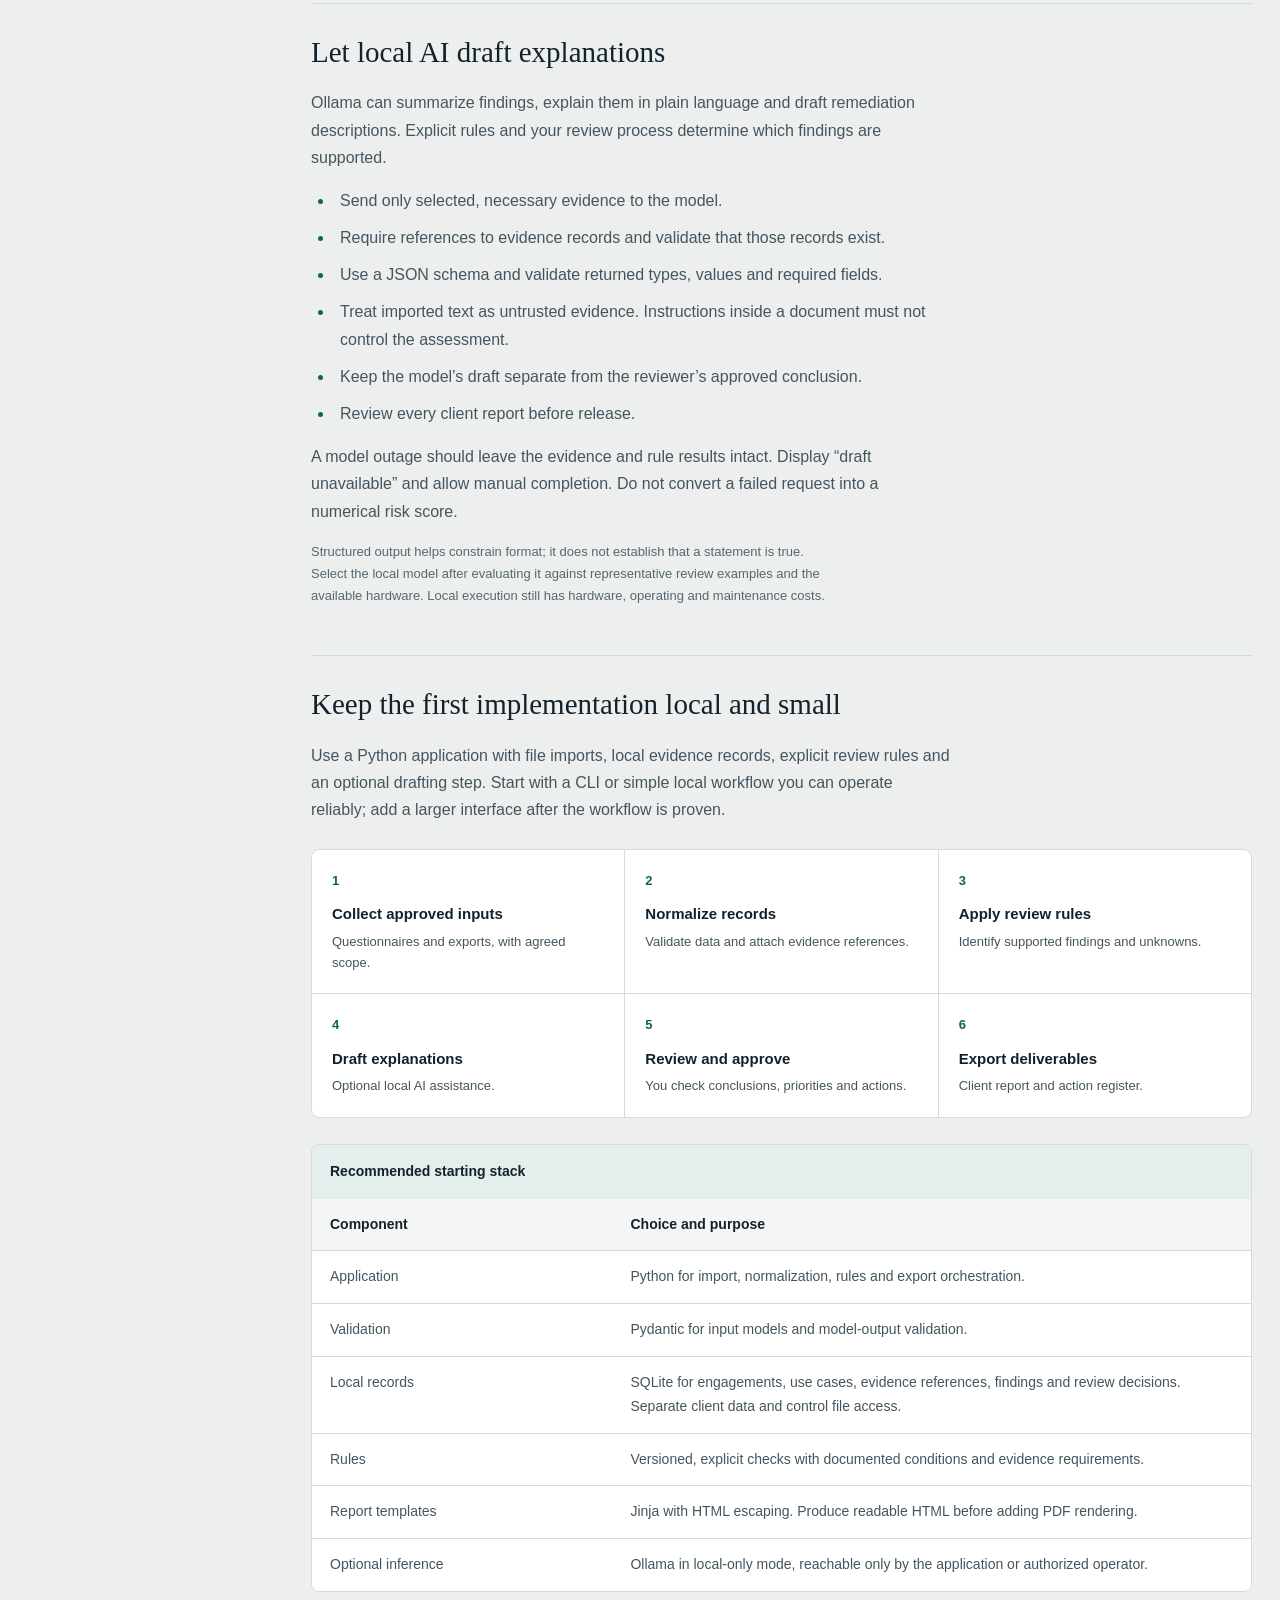
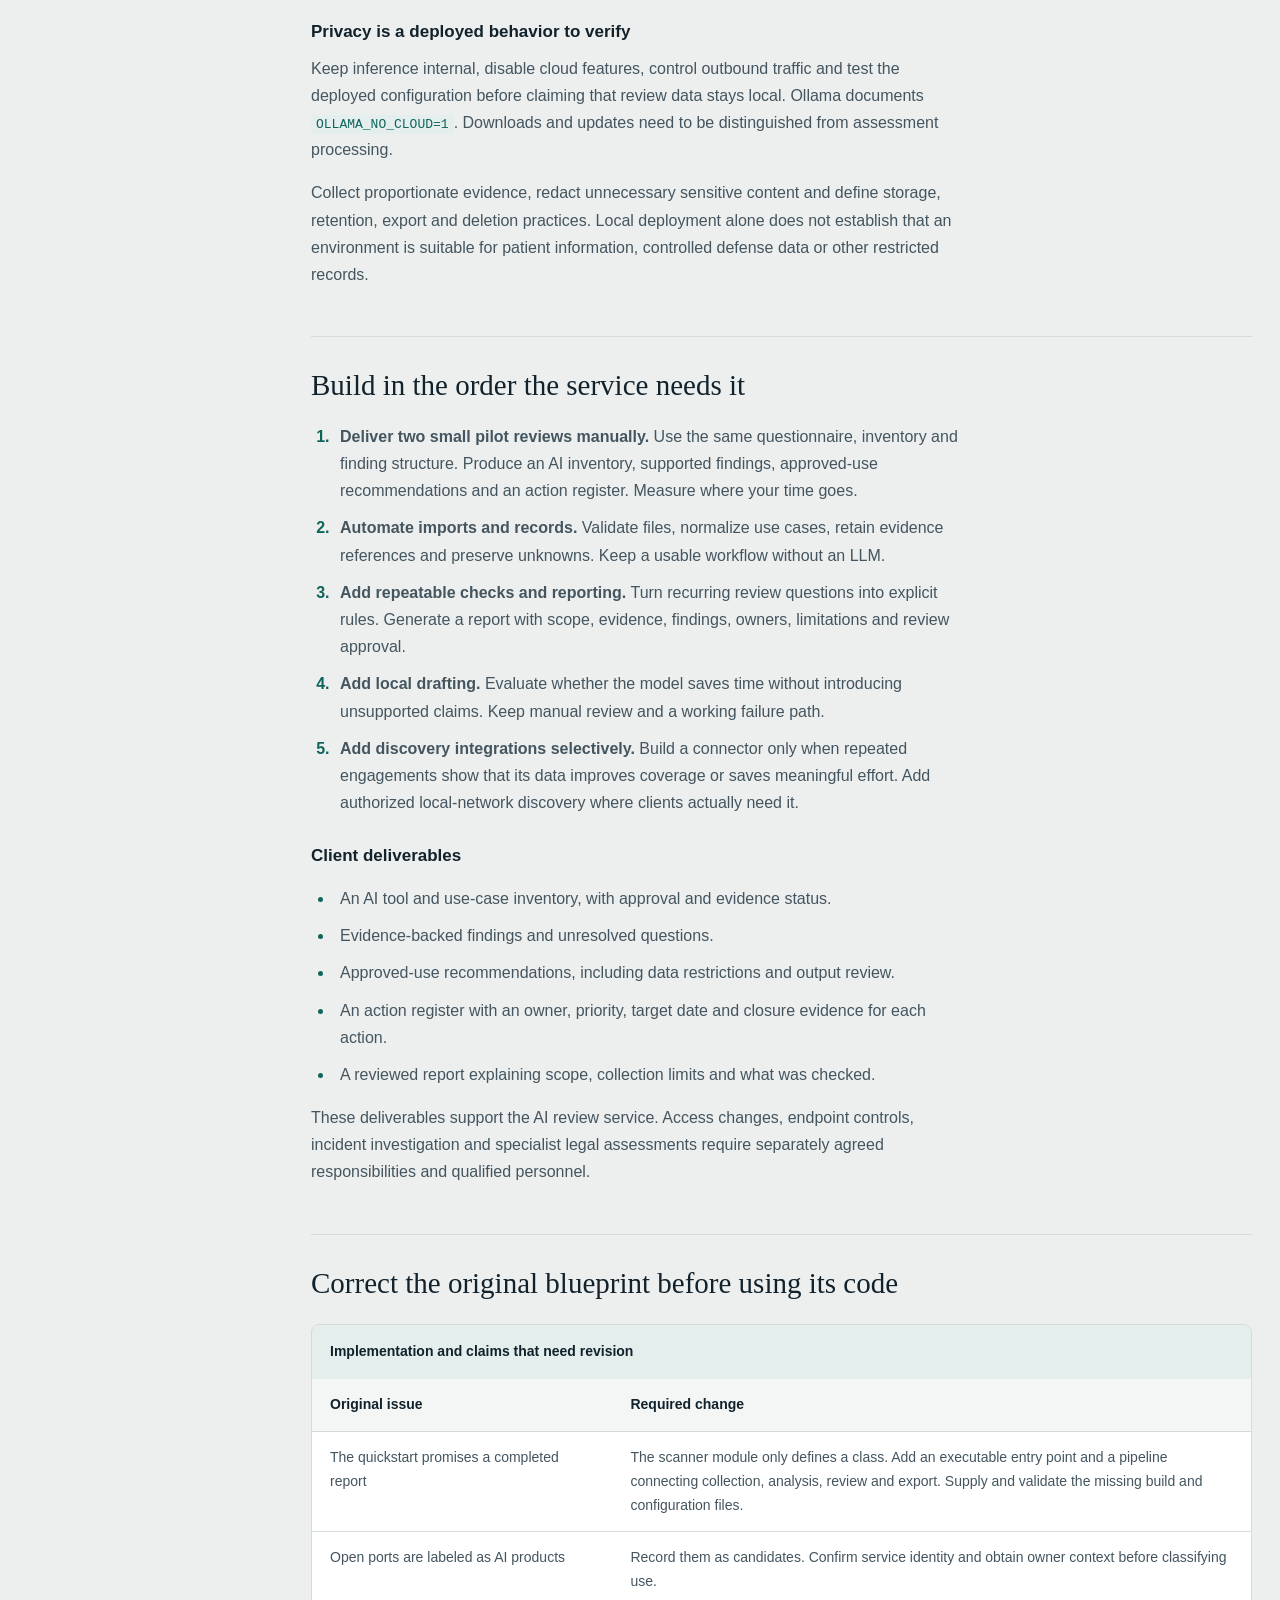
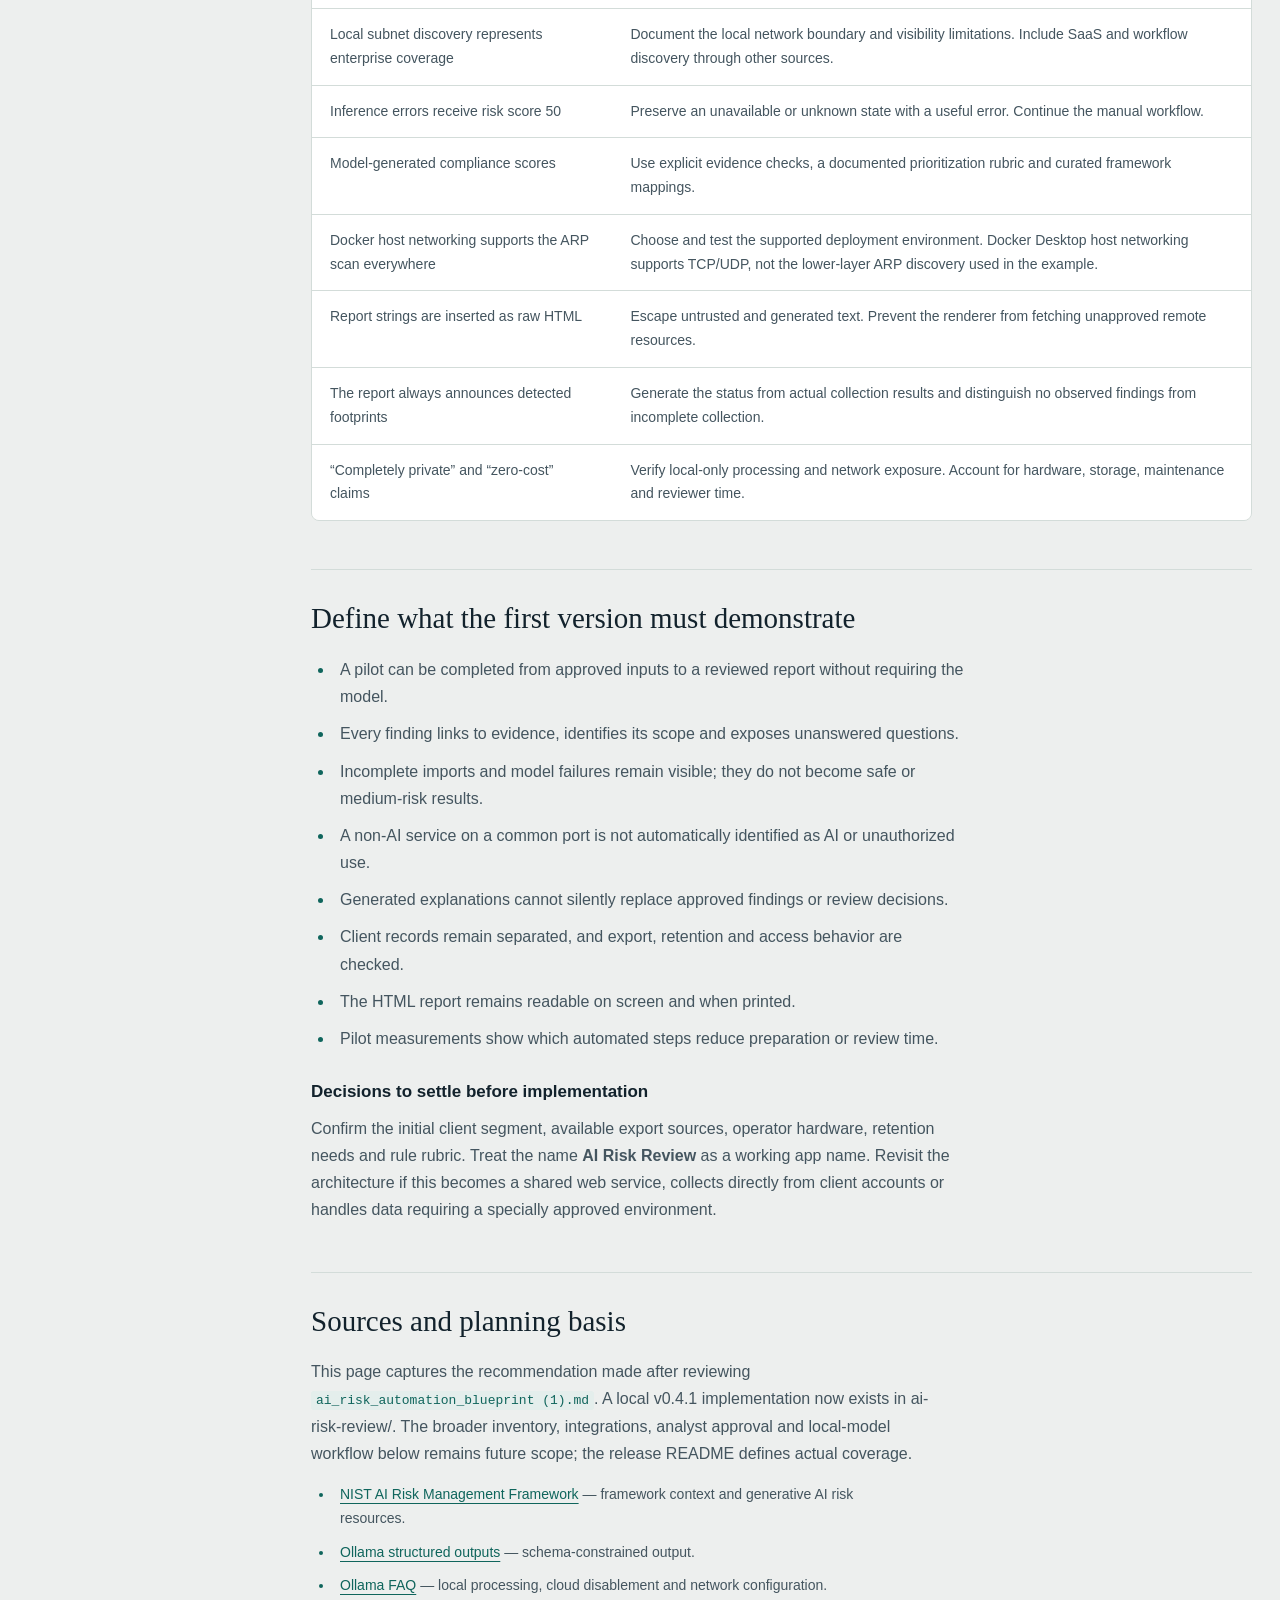
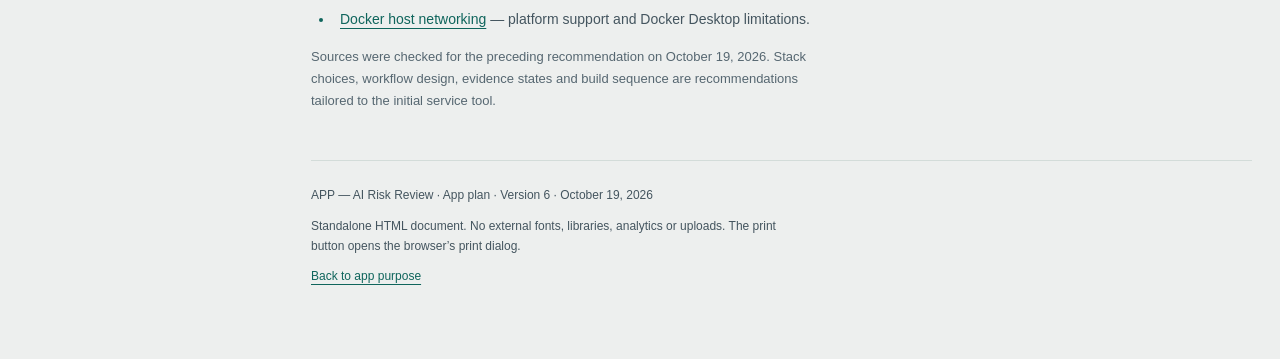
==== commit 43d617d0: "Document progress and prototype CEO report experience" ====
--- a/docs/app-plan.html
+++ b/docs/app-plan.html
@@ -16,11 +16,24 @@
 </head>
 <body>
 <a class="skip" href="#main">Skip to app plan</a>
-<header class="top"><div class="top-inner"><a class="identity" href="#overview">APP — AI Risk Review<small>App plan · October 19, 2026 · Version 5</small></a><button class="print" type="button" onclick="window.print()">Print / save PDF</button></div></header>
+<header class="top"><div class="top-inner"><a class="identity" href="#overview">APP — AI Risk Review<small>App plan · October 19, 2026 · Version 6</small></a><button class="print" type="button" onclick="window.print()">Print / save PDF</button></div></header>
 <div class="layout">
-<aside class="side"><h2>In this plan</h2><nav aria-label="Plan sections"><a href="#downloadable">Downloadable first release</a><a href="#overview">App purpose</a><a href="#discovery">Discovery inputs</a><a href="#inventory">AI inventory</a><a href="#findings">Evidence and findings</a><a href="#model">Role of local AI</a><a href="#architecture">Architecture</a><a href="#delivery">Build sequence</a><a href="#corrections">Blueprint corrections</a><a href="#success">Completion checks</a><a href="#sources">Sources</a></nav><p>A local tool for evidence-based review, with an analyst responsible for the conclusions.<br><br>Working name: AI Risk Review.</p></aside>
+<aside class="side"><h2>In this plan</h2><nav aria-label="Plan sections"><a href="#progress">Progress and releases</a><a href="#ceo-direction">CEO experience</a><a href="#report-prototype">Report prototype</a><a href="#next-build">Next build</a><a href="#downloadable">Current downloadable release</a><a href="#overview">App purpose</a><a href="#discovery">Discovery inputs</a><a href="#inventory">AI inventory</a><a href="#findings">Evidence and findings</a><a href="#model">Role of local AI</a><a href="#architecture">Architecture</a><a href="#delivery">Build sequence</a><a href="#corrections">Blueprint corrections</a><a href="#success">Completion checks</a><a href="#sources">Sources</a></nav><p>A local tool for evidence-based review, with an analyst responsible for the conclusions.<br><br>Working name: AI Risk Review.</p></aside>
 <main id="main">
-<section id="downloadable" class="section"><h1>Downloadable first release.</h1><p class="lead">AI Risk Review v0.4 is a Windows-first local checkup, packaged as an executable that opens a guided browser interface on this computer.</p><p>The current release checks traditional installations, current-user Windows packages, independently running AI applications and recognized local TCP listeners. It reconciles these into a tool inventory and includes a terminal executable. Selected MCP JSON and Codex TOML settings, and fixed tool-directory presence checks, are explicit opt-ins. It includes a structured optional questionnaire, richer package / connection facts, evidence-based findings, HTML/JSON downloads and comparison with an imported earlier report.</p><p><strong>Run it:</strong> extract <code>ai-risk-review/releases/AI-Risk-Review-v0.4.1-windows-x64.zip</code> and launch <code>AI-Risk-Review.exe</code>. Source, tests and build instructions are in <code>ai-risk-review/</code>.</p><p>This release requires no Python installation, Docker, account or model download. There are no subnet probes or automatic changes. Generic ports do not identify AI; unknown and inaccessible checks stay visible. A missing finding is not automatically resolved.</p><p><strong>Current limits:</strong> unsigned development preview, narrow tool signatures, English Windows listener output, no organization-wide SaaS discovery and no independently reviewed compliance conclusion. Read the README and SECURITY document before sharing results.</p><p><strong>Distinctive direction:</strong> understandable evidence, honest uncertainty and before/after checks. Related open-source discovery tools already exist; no first-of-its-kind claim is made. <a href="https://github.com/Sebastians007/ai-risk-review">Source repository</a> and <a href="https://github.com/Sebastians007/ai-risk-review/releases/tag/v0.4.1">v0.4.1 prerelease</a> are available on GitHub. Code signing and broader compatibility testing remain release work.</p></section><section class="section" id="evidence-workspace"><h2>v0.4: an evidence workspace for nontechnical users</h2><p>The app now uses the supplied white, blue and navy dashboard reference. v0.4.1 also adds System / Light / Dark appearance choices with a preference that persists across local launcher ports. Collection coverage and evidence counts replace unsupported safety percentages. Overview, inventory, evidence, readiness and U.S. sources have dedicated navigation.</p><ol><li>Add one optional use-case profile, including role, purpose, area and affected states.</li><li>Review relevant follow-up questions, preserving unsure answers.</li><li>Select policy, vendor or assessment files explicitly. Supported text, Markdown, HTML, DOCX and text-based PDF are parsed locally with bounds. Candidates cite physical page, paragraph or line references; matches remain unverified.</li><li>Opt into connection names only when appropriate. Commands, arguments, full URLs and credentials remain excluded.</li><li>Review prioritized actions and follow compact references to the evidence library.</li><li>Save a local report or share-safe report without connection labels, profile or document names / excerpts.</li></ol><p>Documents: up to six, 1 MB each / 4 MB total, with an isolated bounded parser. No OCR, encrypted files or embedded content execution. Keep both executables together. One review covers one use case. The 12-source catalog remains selected, dated and offline.</p></section><section class="section" id="evidence-crosswalk"><h2>Evidence first, then an applicable crosswalk.</h2><p>The goal is to gather useful evidence and map it to current U.S. AI frameworks, laws and policies. v0.4 implements the first selected catalog: 12 primary-source entries and 12 authored evidence work packages. It is not an exhaustive U.S. legal catalog or the full NIST framework.</p><ol><li><strong>Discover:</strong> read supported local installation, process, listener and optional configuration facts without exporting credentials.</li><li><strong>Establish context:</strong> ask optional yes/no/unsure questions about affected states, federal work, employment, consequential decisions, consumers and health data.</li><li><strong>Link evidence:</strong> identify report-local observation IDs and keep self-reported statements separate from observed facts.</li><li><strong>Crosswalk:</strong> show source type, date, scope, review trigger and mapped NIST provisions / other topic associations. A framework is not automatically a legal obligation.</li><li><strong>Request what is missing:</strong> specify the deliverable, owner role and verification needed for each work package.</li><li><strong>Review and maintain:</strong> preserve unknowns, review applicability and evidence with qualified owners, and recheck changing source material.</li></ol><p>The initial registry covers NIST AI RMF / GenAI Profile, three OMB memos, selected FTC / EEOC / HIPAA issues, Colorado SB26-189, California ADMT regulations, Texas HB149 and NYC Local Law 144. Sources were reviewed October 19, 2026; the offline snapshot flags a review overdue after 30 days. It does not check the internet automatically or certify compliance.</p><h3>Expansion required for broader U.S. coverage</h3><ul><li>Explicit selection of policy and assessment documents, with page / section references and evidence review states.</li><li>A per-use-case inventory covering developer / deployer roles, all affected jurisdictions, data classes and sector-specific thresholds.</li><li>Additional state, local and sector packs, plus contracts and internal policies; international standards used in the U.S. need separate mappings.</li><li>A reviewed update process that tracks new, amended, repealed, proposed and future-effective provisions and can identify affected evidence requests.</li><li>Optional authorized enterprise connectors to reconcile browser / SaaS / API use beyond the local computer.</li></ul><p>These expansions remain future work. Automatic discovery and automated mappings help prepare a review; business practices, model behavior and legal applicability still need supporting evidence.</p></section><section id="overview" class="section"><h2>Longer-term service workflow</h2><p class="lead">Build an analyst-assisted AI inventory and risk review tool. Use it to understand a client’s AI use, identify supported concerns and produce a practical action plan with named owners.</p><p>Start with the AI review service you want to provide. The original <strong>OpenSource AI Risk Scanner</strong> blueprint is an early concept; this plan revises its collection method, assessment logic and reporting claims.</p><p class="question">Which AI tools do we use, what information goes into them, and what should we change?</p><div class="meta"><span><strong>First operator:</strong> you, reviewing individual clients</span><span><strong>Deployment:</strong> local, per engagement</span><span><strong>Output:</strong> reviewed findings and an action register</span></div><p class="small" style="margin-top:18px">The sections below retain the earlier analyst-assisted service-tool direction as future reference. They are not a list of features already included in the downloadable release. A shared customer portal would require separate architecture and security decisions.</p></section>
+<section id="progress" class="section"><h1>Progress and the next report experience.</h1><p class="lead">The downloadable app has reached v0.4.1. The next priority is helping a business leader understand decisions, ownership and evidence quickly.</p><p><a href="ceo-report-prototype.html">Open the interactive CEO report prototype</a> — a standalone design concept with light and dark modes, three reading depths and a full-detail print layout. It contains illustrative records only and does not perform an assessment.</p><div class="table-wrap"><table><caption>Completed progress through October 19, 2026</caption><thead><tr><th>Milestone</th><th>Completed work</th><th>Status</th></tr></thead><tbody>
+<tr><td>Initial product and delivery plan</td><td>Defined a local, downloadable AI inventory and evidence-readiness tool; documented service workflow, limitations and delivery direction.</td><td>Documented</td></tr>
+<tr><td>v0.1 — first downloadable build</td><td>Windows local discovery, guided browser experience and downloadable HTML report. Initial real-report review exposed discovery gaps.</td><td>Released prerelease</td></tr>
+<tr><td>v0.2 — broader local discovery</td><td>Traditional installations and Windows packages; running processes independent of listeners; opt-in Codex configuration; tool inventory and CLI.</td><td>Released prerelease</td></tr>
+<tr><td>v0.3 — evidence and crosswalk</td><td>Selected U.S. readiness catalog with 12 sources and 12 evidence work packages; optional structured context; safe version and connection metadata. Report reviews clarified the distinction between presence, risk and missing evidence.</td><td>Released prerelease</td></tr>
+<tr><td>v0.4 — evidence workspace and redesign</td><td>White, blue and navy dashboard based on the supplied visual reference; business use-case profile, multiple states, adaptive prompts, selected-document citations and candidate matches, opt-in connection labels, action summary and share-safe exports.</td><td>Released prerelease</td></tr>
+<tr><td>v0.4.1 — dark mode</td><td>System, Light and Dark appearance; non-sensitive appearance preference persists across launcher ports. Desktop and mobile layouts verified; 49 tests passed at release.</td><td>Released prerelease</td></tr>
+<tr><td>CEO report direction</td><td>Leadership-first content hierarchy, explicit unknowns, requests for decisions, proposed owners, closure evidence, visual workflow and linked evidence appendix.</td><td>Prototyped here; not implemented in the live app</td></tr>
+</tbody></table></div><p><a href="https://github.com/Sebastians007/ai-risk-review">GitHub repository</a> · <a href="https://github.com/Sebastians007/ai-risk-review/releases/tag/v0.4.1">Current downloadable release: v0.4.1</a></p><p class="small">The existing catalog covers selected sources. It does not establish coverage of all current U.S. AI laws or policies, and a crosswalk does not establish legal applicability or compliance.</p></section>
+<section id="ceo-direction" class="section"><h2>Design for a CEO running the review.</h2><p>The first screen should answer: where is AI used, what needs attention, what decision is needed, who should act, and how much of the business was actually reviewed?</p><ol><li><strong>Begin with business context.</strong> Recommend a read-only review, then ask short questions about business activities, affected jurisdictions, AI tasks, information types and consequential decisions. Keep technical collector choices in optional detail.</li><li><strong>Show decisions and unknowns first.</strong> Present the most important observed facts and evidence gaps in plain language. Do not turn missing evidence into an incident, a failed control or an invented safety percentage.</li><li><strong>Connect each finding to an action.</strong> Use observed fact → business implication → next action. Show proposed owner, suggested timing, status and the evidence needed to close the action.</li><li><strong>Make delegation practical.</strong> Offer focused downloadable evidence requests for Operations, IT, HR or legal reviewers. Sending messages or assigning work requires a separate explicit user action; the prototype does neither.</li><li><strong>Explain coverage honestly.</strong> One local computer is a starting point. Reconcile team input, other devices, browser tools and AI embedded in business systems before describing organization-wide coverage.</li></ol></section>
+<section id="report-prototype" class="section"><h2>Visual report: three reading depths.</h2><div class="table-wrap"><table><thead><tr><th>Reading depth</th><th>Content</th></tr></thead><tbody><tr><td>30-second brief</td><td>Leadership focus, meaningful counts, evidence confidence, scope and three requests with expandable supporting detail.</td></tr><tr><td>3-minute review</td><td>Action register, proposed owners, closure evidence, business-use inventory, visual input → AI → human-review flow and requirement applicability questions.</td></tr><tr><td>Full detail</td><td>Linked evidence appendix, source limitations, document candidate citations, collection methods and authored framework mappings.</td></tr></tbody></table></div><p>Status uses words and symbols as well as color. Detail remains available without crowding the executive brief. Printing includes every reading depth and expands supporting details. Both light and dark appearance use the existing blue and navy design direction.</p><p><strong>Content rules:</strong> no invented financial exposure, unsupported compliance passes or security scores. Tool presence is not business use. A configured connection is not verified access. A policy excerpt is not evidence that a control operates. Legal applicability follows verified context and reviewed source information.</p><p class="small">Prototype scope: static illustrative content and working reading-depth, navigation, expansion, appearance and print controls. Counts and actions are examples, not a new assessment of the user's computer. The released report generator remains unchanged.</p></section>
+<p class="small">Prototype verification: Chromium desktop (1440 × 1050) and mobile (390 × 844), light and dark appearance, all three reading depths, evidence navigation, full-detail print visibility and expanded print details checked. No page errors, external requests or mobile page overflow were observed. Screenshots and a print PDF are stored alongside the repository documentation.</p><section id="next-build" class="section"><h2>Structured next build.</h2><ol><li><strong>Business onboarding and scope:</strong> simplify the recommended local review, collect essential business context, show unknowns and reconcile the review boundary.</li><li><strong>Executive overview:</strong> derive a short brief from actual observations, preserve per-claim provenance and distinguish verified concerns from missing evidence.</li><li><strong>Report generator:</strong> implement the approved three-depth structure with accessible visual summaries, stable evidence links and complete print output.</li><li><strong>Action register:</strong> support explicit owner assignment, editable management timing, closure evidence and review status. Effort and cost estimates come from owners.</li><li><strong>Evidence requests and broader inventory:</strong> generate focused requests and reconcile responses without implying a local scan covers the company.</li><li><strong>Validate before release:</strong> test real unknown, partial, failed and empty collection cases; check keyboard use, mobile, both themes, share-safe output, print completeness and source traceability. Publish a new release only after implemented behavior is verified.</li></ol><p>The longer-term analyst workflow below remains a roadmap. Multi-use-case organization coverage, ongoing monitoring, richer document review and reviewed catalog updates are still future work.</p></section>
+
+<section id="downloadable" class="section"><h2>Current downloadable release.</h2><p class="lead">AI Risk Review v0.4.1 is a Windows-first local checkup, packaged as an executable that opens a guided browser interface on this computer.</p><p>The current release checks traditional installations, current-user Windows packages, independently running AI applications and recognized local TCP listeners. It reconciles these into a tool inventory and includes a terminal executable. Selected MCP JSON and Codex TOML settings, and fixed tool-directory presence checks, are explicit opt-ins. It includes a structured optional questionnaire, richer package / connection facts, evidence-based findings, HTML/JSON downloads and comparison with an imported earlier report.</p><p><strong>Run it:</strong> extract <code>ai-risk-review/releases/AI-Risk-Review-v0.4.1-windows-x64.zip</code> and launch <code>AI-Risk-Review.exe</code>. Source, tests and build instructions are in <code>ai-risk-review/</code>.</p><p>This release requires no Python installation, Docker, account or model download. There are no subnet probes or automatic changes. Generic ports do not identify AI; unknown and inaccessible checks stay visible. A missing finding is not automatically resolved.</p><p><strong>Current limits:</strong> unsigned development preview, narrow tool signatures, English Windows listener output, no organization-wide SaaS discovery and no independently reviewed compliance conclusion. Read the README and SECURITY document before sharing results.</p><p><strong>Distinctive direction:</strong> understandable evidence, honest uncertainty and before/after checks. Related open-source discovery tools already exist; no first-of-its-kind claim is made. <a href="https://github.com/Sebastians007/ai-risk-review">Source repository</a> and <a href="https://github.com/Sebastians007/ai-risk-review/releases/tag/v0.4.1">v0.4.1 prerelease</a> are available on GitHub. Code signing and broader compatibility testing remain release work.</p></section><section class="section" id="evidence-workspace"><h2>v0.4: an evidence workspace for nontechnical users</h2><p>The app now uses the supplied white, blue and navy dashboard reference. v0.4.1 also adds System / Light / Dark appearance choices with a preference that persists across local launcher ports. Collection coverage and evidence counts replace unsupported safety percentages. Overview, inventory, evidence, readiness and U.S. sources have dedicated navigation.</p><ol><li>Add one optional use-case profile, including role, purpose, area and affected states.</li><li>Review relevant follow-up questions, preserving unsure answers.</li><li>Select policy, vendor or assessment files explicitly. Supported text, Markdown, HTML, DOCX and text-based PDF are parsed locally with bounds. Candidates cite physical page, paragraph or line references; matches remain unverified.</li><li>Opt into connection names only when appropriate. Commands, arguments, full URLs and credentials remain excluded.</li><li>Review prioritized actions and follow compact references to the evidence library.</li><li>Save a local report or share-safe report without connection labels, profile or document names / excerpts.</li></ol><p>Documents: up to six, 1 MB each / 4 MB total, with an isolated bounded parser. No OCR, encrypted files or embedded content execution. Keep both executables together. One review covers one use case. The 12-source catalog remains selected, dated and offline.</p></section><section class="section" id="evidence-crosswalk"><h2>Evidence first, then an applicable crosswalk.</h2><p>The goal is to gather useful evidence and map it to current U.S. AI frameworks, laws and policies. v0.4 implements the first selected catalog: 12 primary-source entries and 12 authored evidence work packages. It is not an exhaustive U.S. legal catalog or the full NIST framework.</p><ol><li><strong>Discover:</strong> read supported local installation, process, listener and optional configuration facts without exporting credentials.</li><li><strong>Establish context:</strong> ask optional yes/no/unsure questions about affected states, federal work, employment, consequential decisions, consumers and health data.</li><li><strong>Link evidence:</strong> identify report-local observation IDs and keep self-reported statements separate from observed facts.</li><li><strong>Crosswalk:</strong> show source type, date, scope, review trigger and mapped NIST provisions / other topic associations. A framework is not automatically a legal obligation.</li><li><strong>Request what is missing:</strong> specify the deliverable, owner role and verification needed for each work package.</li><li><strong>Review and maintain:</strong> preserve unknowns, review applicability and evidence with qualified owners, and recheck changing source material.</li></ol><p>The initial registry covers NIST AI RMF / GenAI Profile, three OMB memos, selected FTC / EEOC / HIPAA issues, Colorado SB26-189, California ADMT regulations, Texas HB149 and NYC Local Law 144. Sources were reviewed October 19, 2026; the offline snapshot flags a review overdue after 30 days. It does not check the internet automatically or certify compliance.</p><h3>Expansion required for broader U.S. coverage</h3><ul><li>Extend the shipped selected-document intake with richer page / section matching and explicit reviewer decisions; document selection and candidate citations already exist in v0.4.</li><li>A per-use-case inventory covering developer / deployer roles, all affected jurisdictions, data classes and sector-specific thresholds.</li><li>Additional state, local and sector packs, plus contracts and internal policies; international standards used in the U.S. need separate mappings.</li><li>A reviewed update process that tracks new, amended, repealed, proposed and future-effective provisions and can identify affected evidence requests.</li><li>Optional authorized enterprise connectors to reconcile browser / SaaS / API use beyond the local computer.</li></ul><p>These expansions remain future work. Automatic discovery and automated mappings help prepare a review; business practices, model behavior and legal applicability still need supporting evidence.</p></section><section id="overview" class="section"><h2>Longer-term service workflow</h2><p class="lead">Build an analyst-assisted AI inventory and risk review tool. Use it to understand a client’s AI use, identify supported concerns and produce a practical action plan with named owners.</p><p>Start with the AI review service you want to provide. The original <strong>OpenSource AI Risk Scanner</strong> blueprint is an early concept; this plan revises its collection method, assessment logic and reporting claims.</p><p class="question">Which AI tools do we use, what information goes into them, and what should we change?</p><div class="meta"><span><strong>First operator:</strong> you, reviewing individual clients</span><span><strong>Deployment:</strong> local, per engagement</span><span><strong>Output:</strong> reviewed findings and an action register</span></div><p class="small" style="margin-top:18px">The sections below retain the earlier analyst-assisted service-tool direction as future reference. They are not a list of features already included in the downloadable release. A shared customer portal would require separate architecture and security decisions.</p></section>
 
 <section class="section" id="discovery"><h2>Discover actual use before assessing risk</h2><p>A port scan can identify possible local services. It misses browser-based AI, personal accounts, embedded assistants and many cloud integrations. An open port does not establish that a service is AI, that its use is unauthorized or that sensitive data is involved.</p><p>The first version should import existing records and combine them with a short questionnaire. Record what each source can and cannot show.</p><div class="table-wrap"><table><caption>Inputs for the first version</caption><thead><tr><th scope="col">Input</th><th scope="col">What it helps establish</th></tr></thead><tbody><tr><td>Management and staff questionnaire</td><td>Tools, purposes, informal use and responsible people.</td></tr><tr><td>Approved-software list and purchasing records</td><td>Known products, account tiers, ownership and commercial relationships.</td></tr><tr><td>Available identity, endpoint and web-filter exports</td><td>Additional applications and observed activity, within the source’s visibility and retention limits.</td></tr><tr><td>Vendor terms and account settings</td><td>Retention, training use, access permissions and contractual protections.</td></tr><tr><td>Policies and training records</td><td>What employees have actually been told and which processes are documented.</td></tr></tbody></table></div><p>Missing activity in an export is not proof that nobody uses the tool. Keep network discovery as an optional, authorized module for clients with local AI infrastructure.</p></section>
 
@@ -38,8 +51,8 @@
 
 <section class="section" id="success"><h2>Define what the first version must demonstrate</h2><ul><li>A pilot can be completed from approved inputs to a reviewed report without requiring the model.</li><li>Every finding links to evidence, identifies its scope and exposes unanswered questions.</li><li>Incomplete imports and model failures remain visible; they do not become safe or medium-risk results.</li><li>A non-AI service on a common port is not automatically identified as AI or unauthorized use.</li><li>Generated explanations cannot silently replace approved findings or review decisions.</li><li>Client records remain separated, and export, retention and access behavior are checked.</li><li>The HTML report remains readable on screen and when printed.</li><li>Pilot measurements show which automated steps reduce preparation or review time.</li></ul><h3>Decisions to settle before implementation</h3><p>Confirm the initial client segment, available export sources, operator hardware, retention needs and rule rubric. Treat the name <strong>AI Risk Review</strong> as a working app name. Revisit the architecture if this becomes a shared web service, collects directly from client accounts or handles data requiring a specially approved environment.</p></section>
 
-<section class="section" id="sources"><h2>Sources and planning basis</h2><p>This page captures the recommendation made after reviewing <code>ai_risk_automation_blueprint (1).md</code>. A local v0.4 implementation now exists in ai-risk-review/. The broader inventory, integrations, analyst approval and local-model workflow below remains future scope; the release README defines actual coverage.</p><ul class="sources"><li><a href="https://www.nist.gov/itl/ai-risk-management-framework" target="_blank" rel="noopener noreferrer">NIST AI Risk Management Framework</a> — framework context and generative AI risk resources.</li><li><a href="https://docs.ollama.com/capabilities/structured-outputs" target="_blank" rel="noopener noreferrer">Ollama structured outputs</a> — schema-constrained output.</li><li><a href="https://docs.ollama.com/faq" target="_blank" rel="noopener noreferrer">Ollama FAQ</a> — local processing, cloud disablement and network configuration.</li><li><a href="https://docs.docker.com/engine/network/drivers/host/" target="_blank" rel="noopener noreferrer">Docker host networking</a> — platform support and Docker Desktop limitations.</li></ul><p class="small">Sources were checked for the preceding recommendation on October 19, 2026. Stack choices, workflow design, evidence states and build sequence are recommendations tailored to the initial service tool.</p></section>
-<footer class="footer"><p>APP — AI Risk Review · App plan · Version 5 · October 19, 2026</p><p>Standalone HTML document. No external fonts, libraries, analytics or uploads. The print button opens the browser’s print dialog.</p><a href="#overview">Back to app purpose</a></footer>
+<section class="section" id="sources"><h2>Sources and planning basis</h2><p>This page captures the recommendation made after reviewing <code>ai_risk_automation_blueprint (1).md</code>. A local v0.4.1 implementation now exists in ai-risk-review/. The broader inventory, integrations, analyst approval and local-model workflow below remains future scope; the release README defines actual coverage.</p><ul class="sources"><li><a href="https://www.nist.gov/itl/ai-risk-management-framework" target="_blank" rel="noopener noreferrer">NIST AI Risk Management Framework</a> — framework context and generative AI risk resources.</li><li><a href="https://docs.ollama.com/capabilities/structured-outputs" target="_blank" rel="noopener noreferrer">Ollama structured outputs</a> — schema-constrained output.</li><li><a href="https://docs.ollama.com/faq" target="_blank" rel="noopener noreferrer">Ollama FAQ</a> — local processing, cloud disablement and network configuration.</li><li><a href="https://docs.docker.com/engine/network/drivers/host/" target="_blank" rel="noopener noreferrer">Docker host networking</a> — platform support and Docker Desktop limitations.</li></ul><p class="small">Sources were checked for the preceding recommendation on October 19, 2026. Stack choices, workflow design, evidence states and build sequence are recommendations tailored to the initial service tool.</p></section>
+<footer class="footer"><p>APP — AI Risk Review · App plan · Version 6 · October 19, 2026</p><p>Standalone HTML document. No external fonts, libraries, analytics or uploads. The print button opens the browser’s print dialog.</p><a href="#overview">Back to app purpose</a></footer>
 </main></div>
 </body>
 </html>
